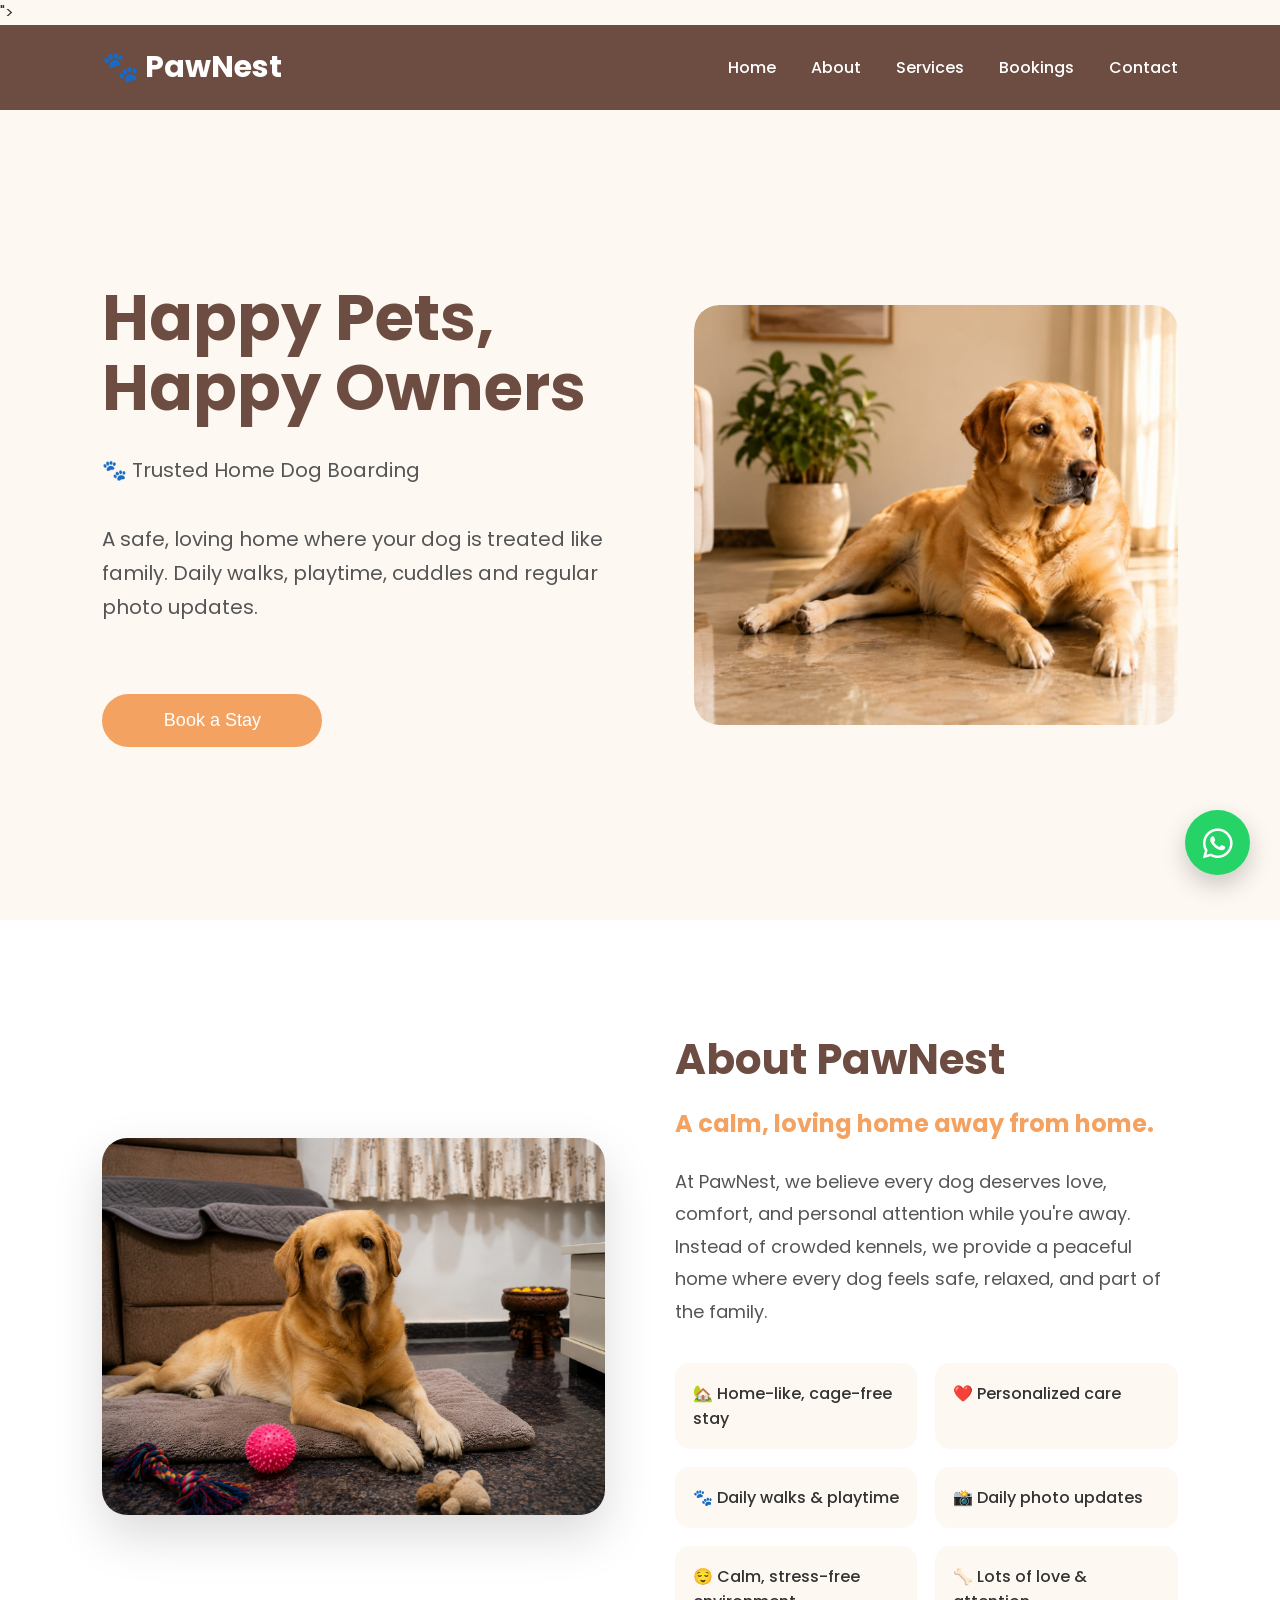
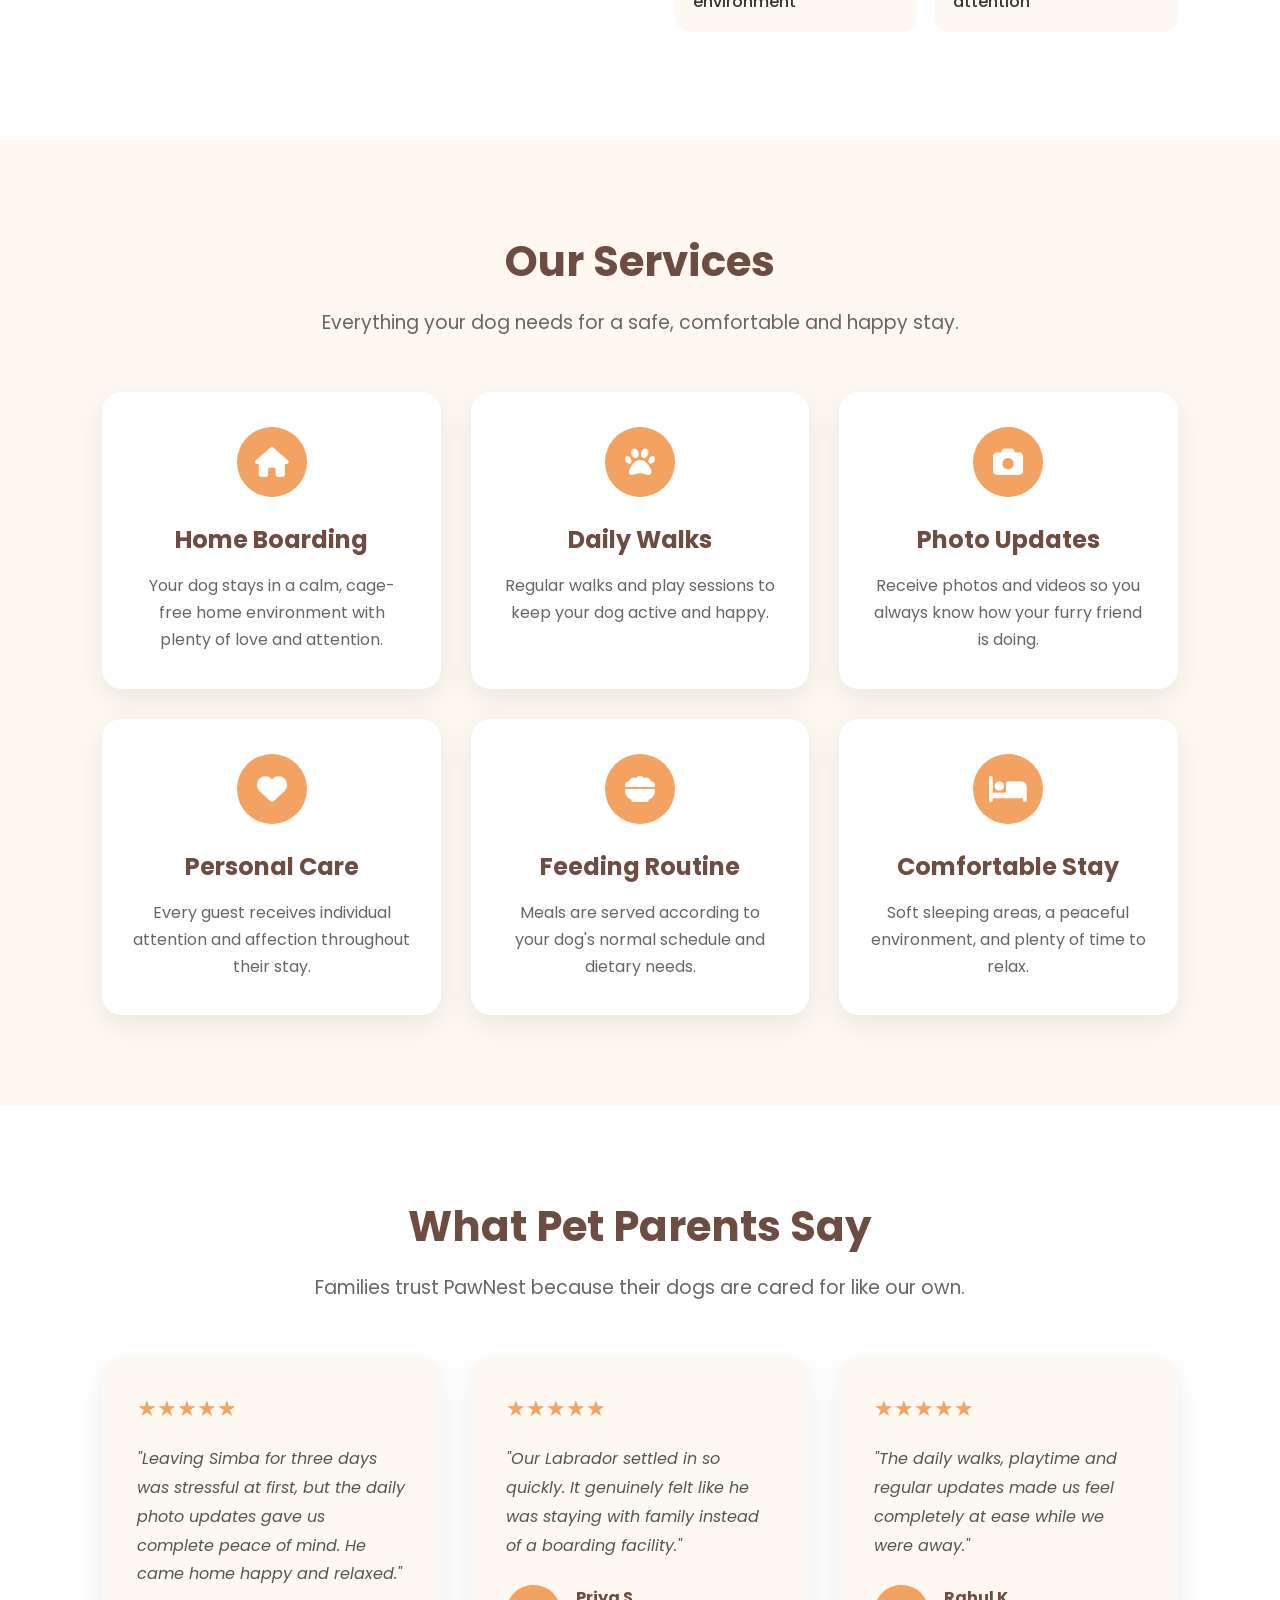
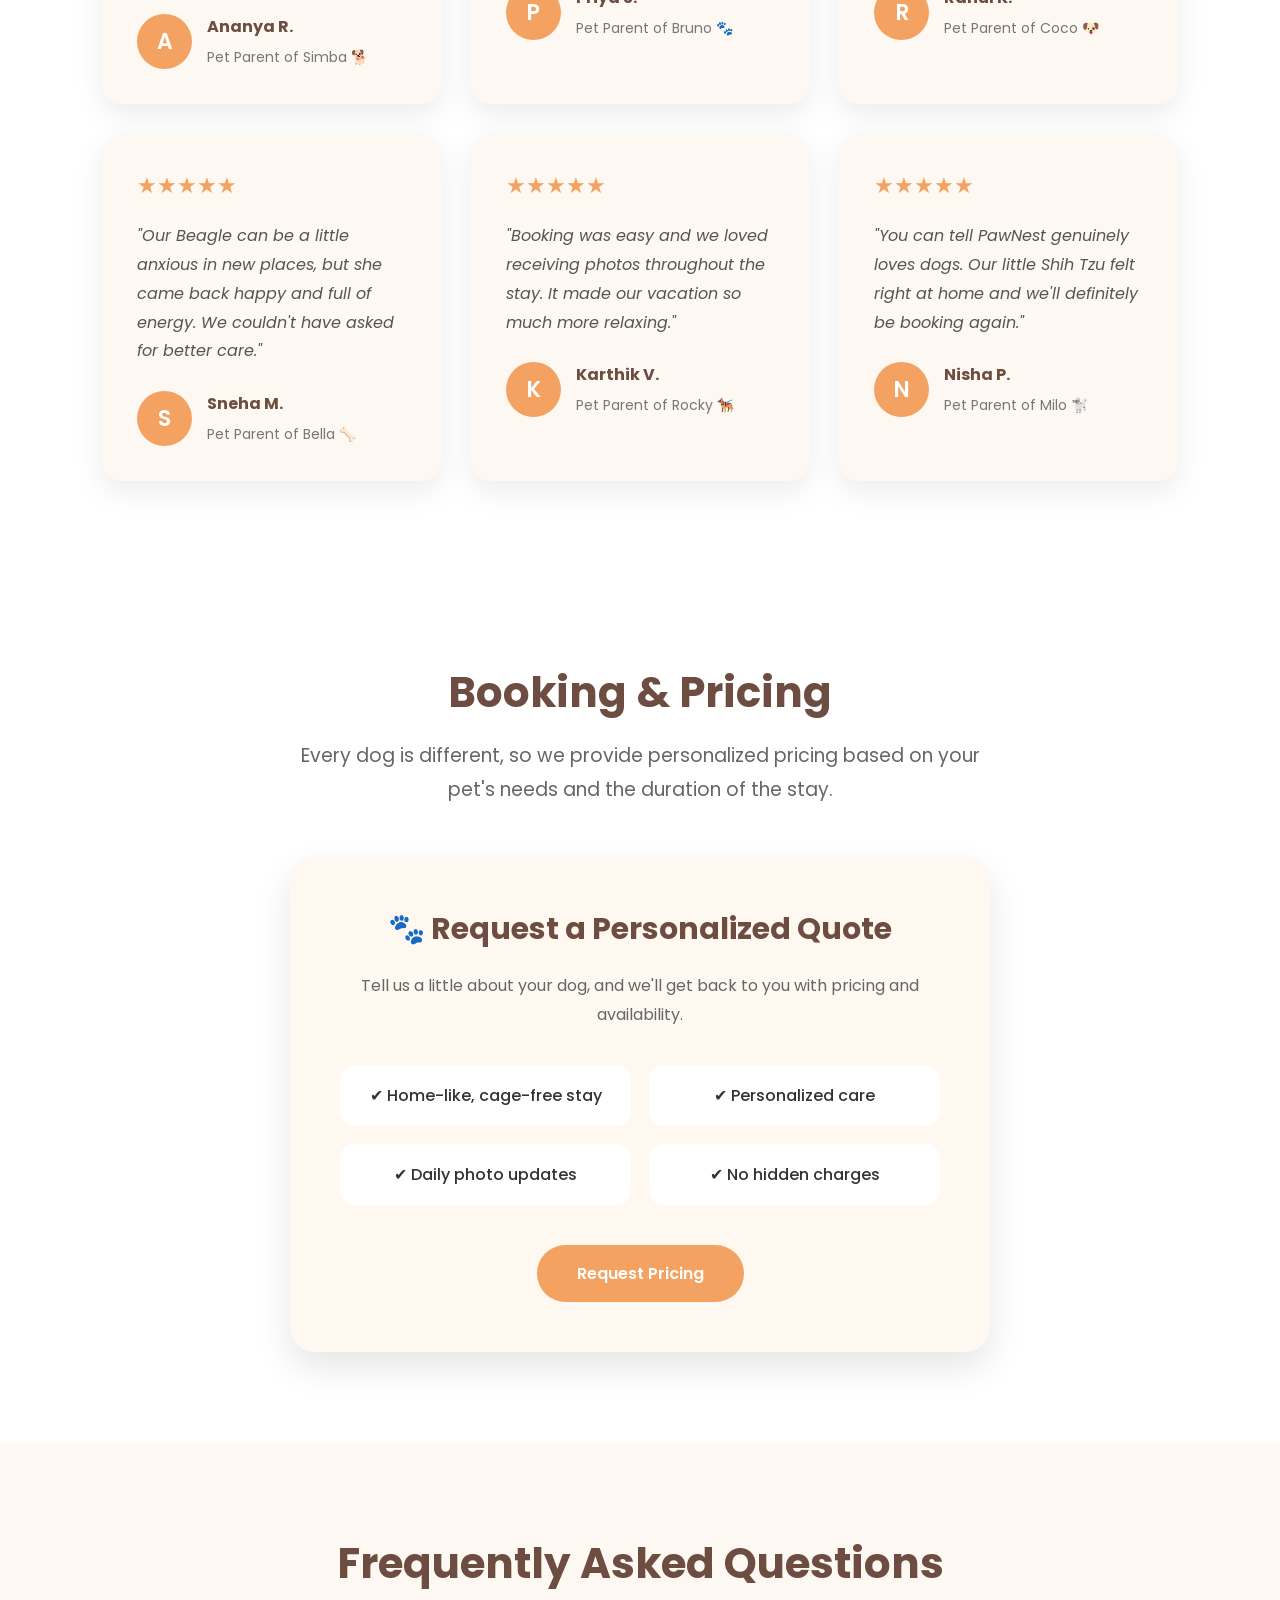
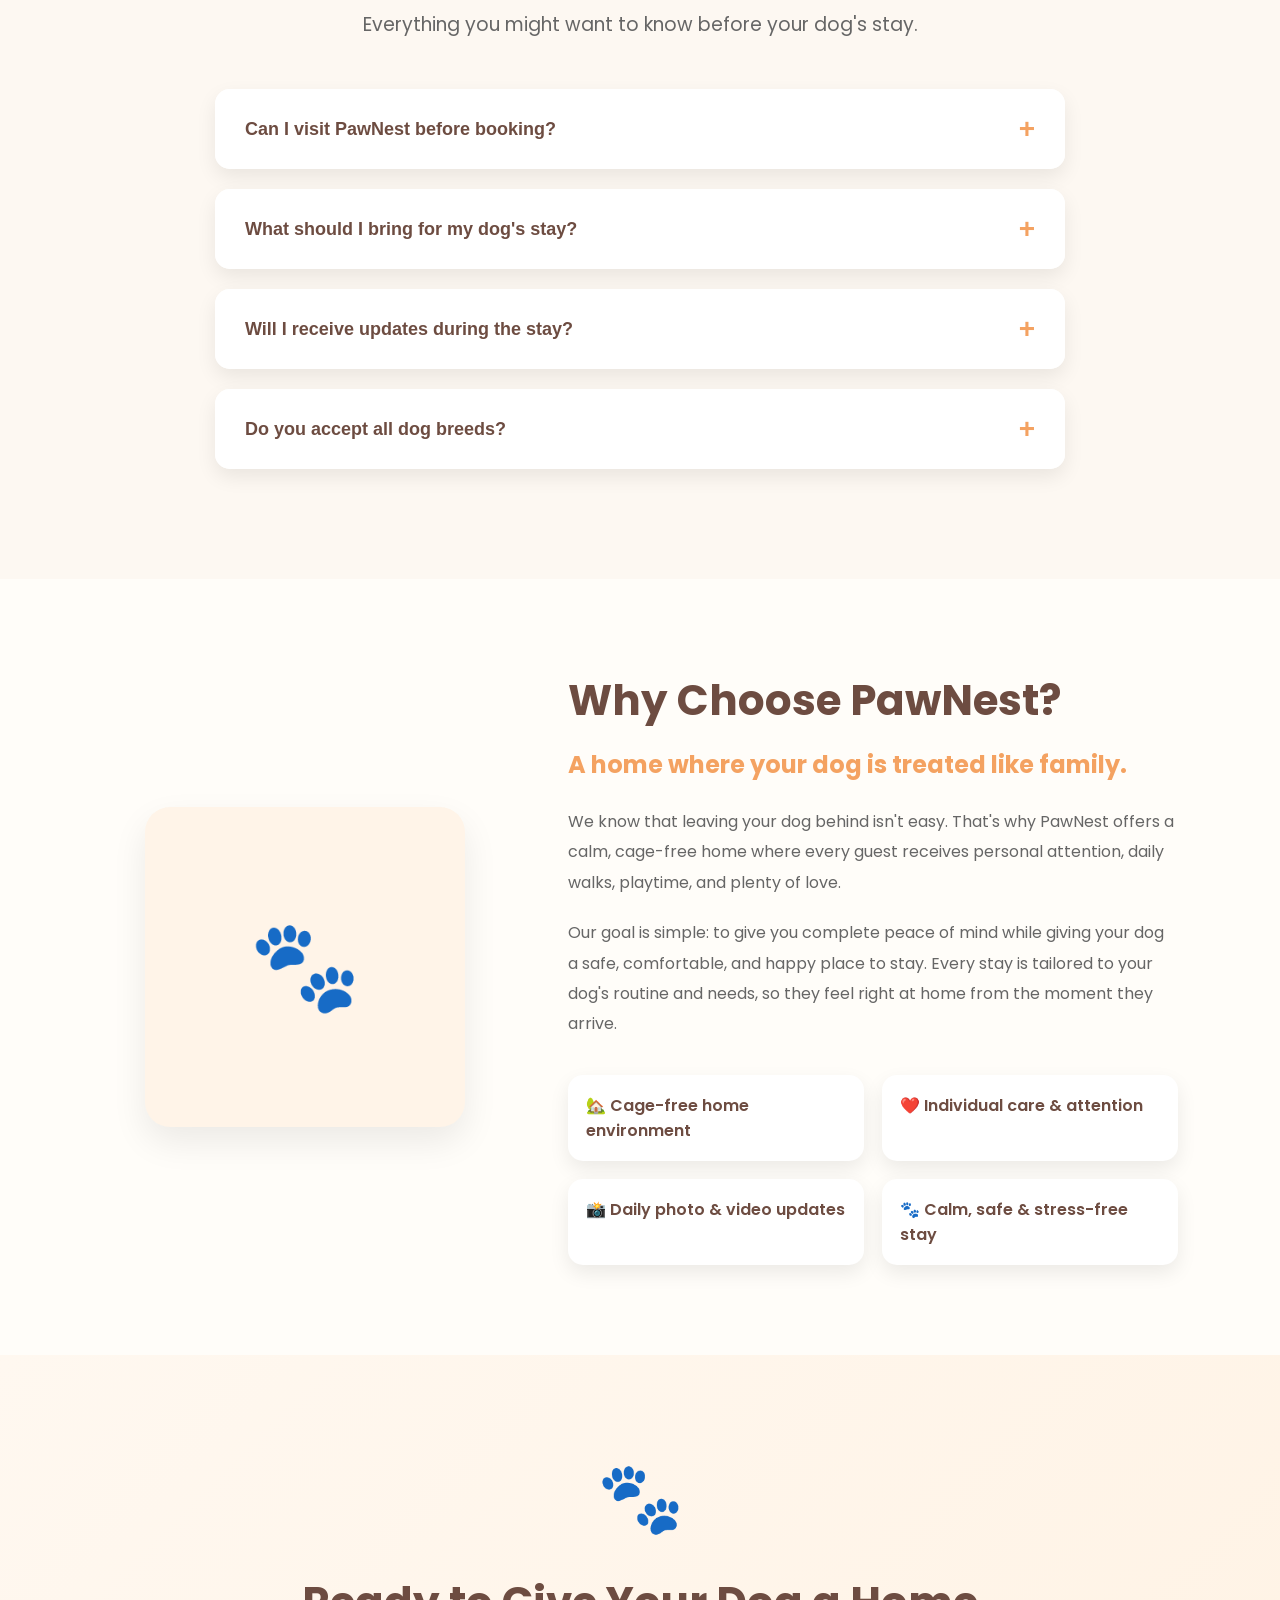
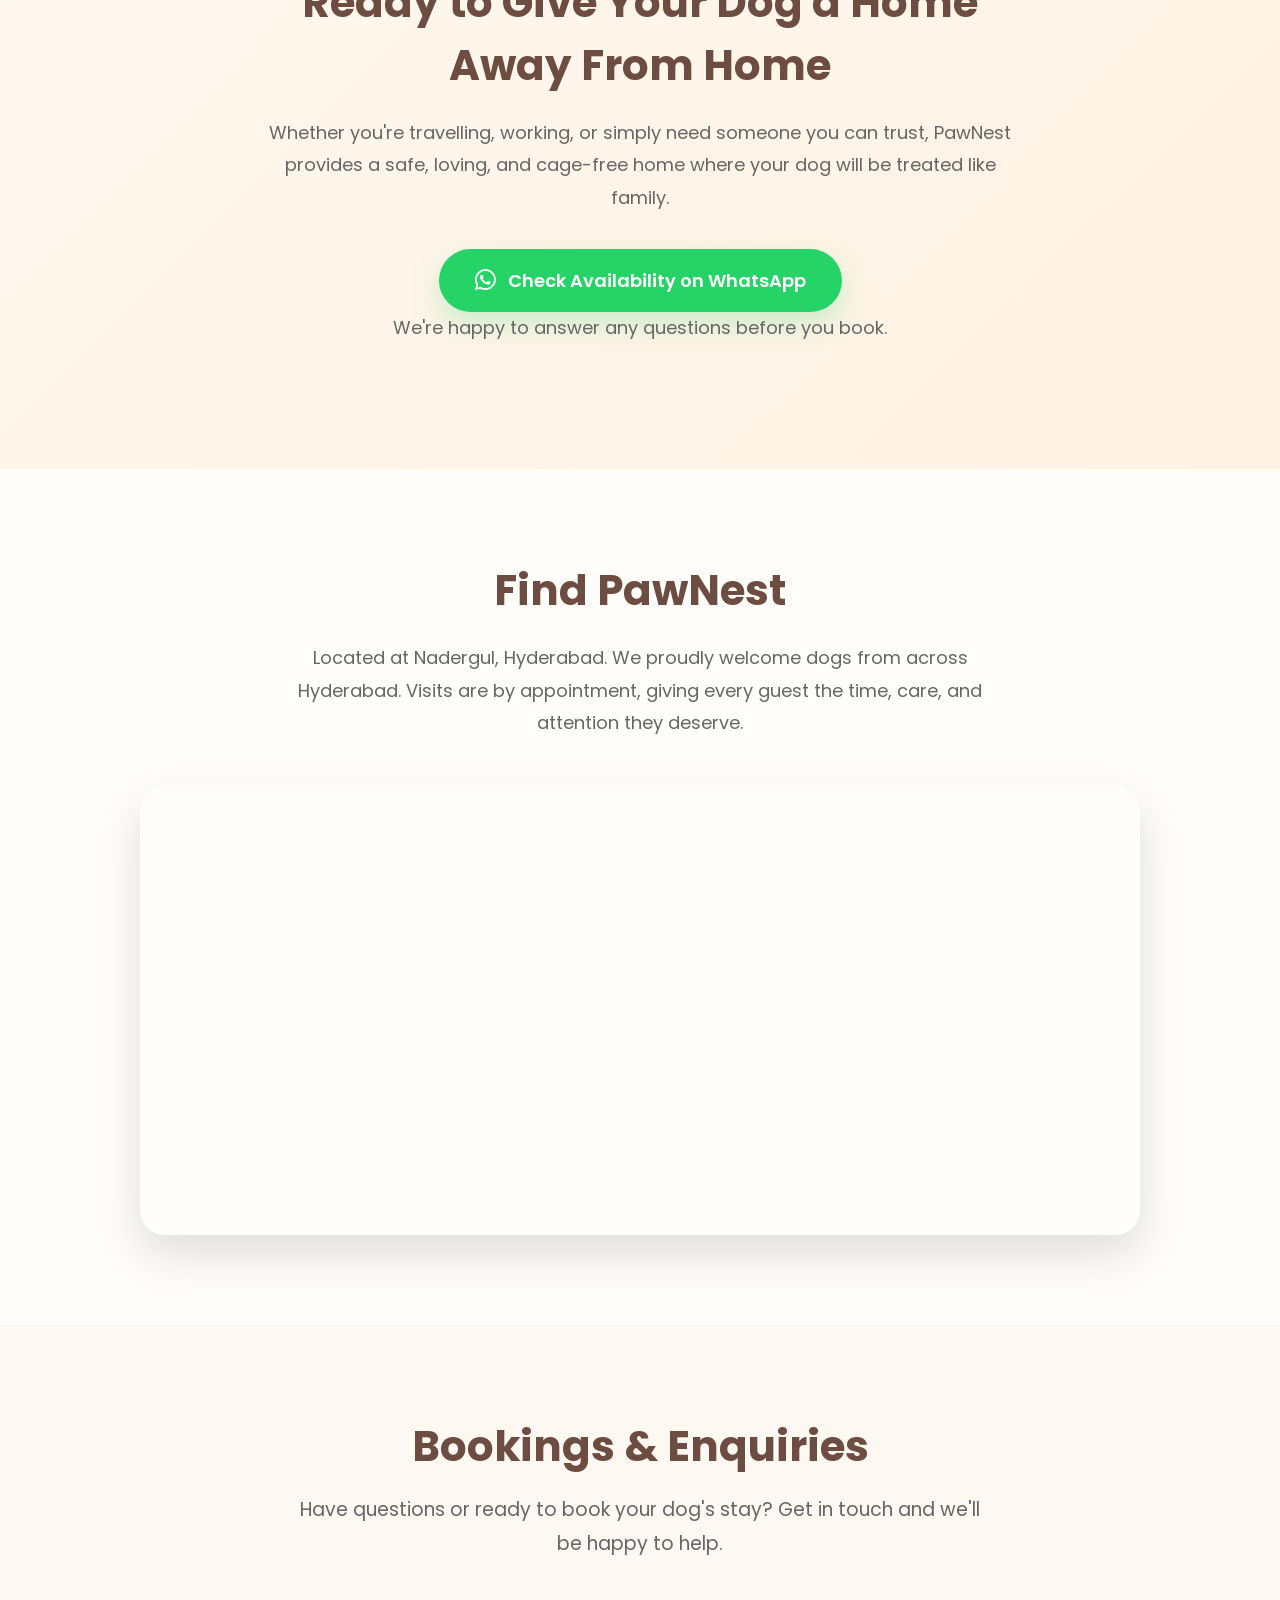
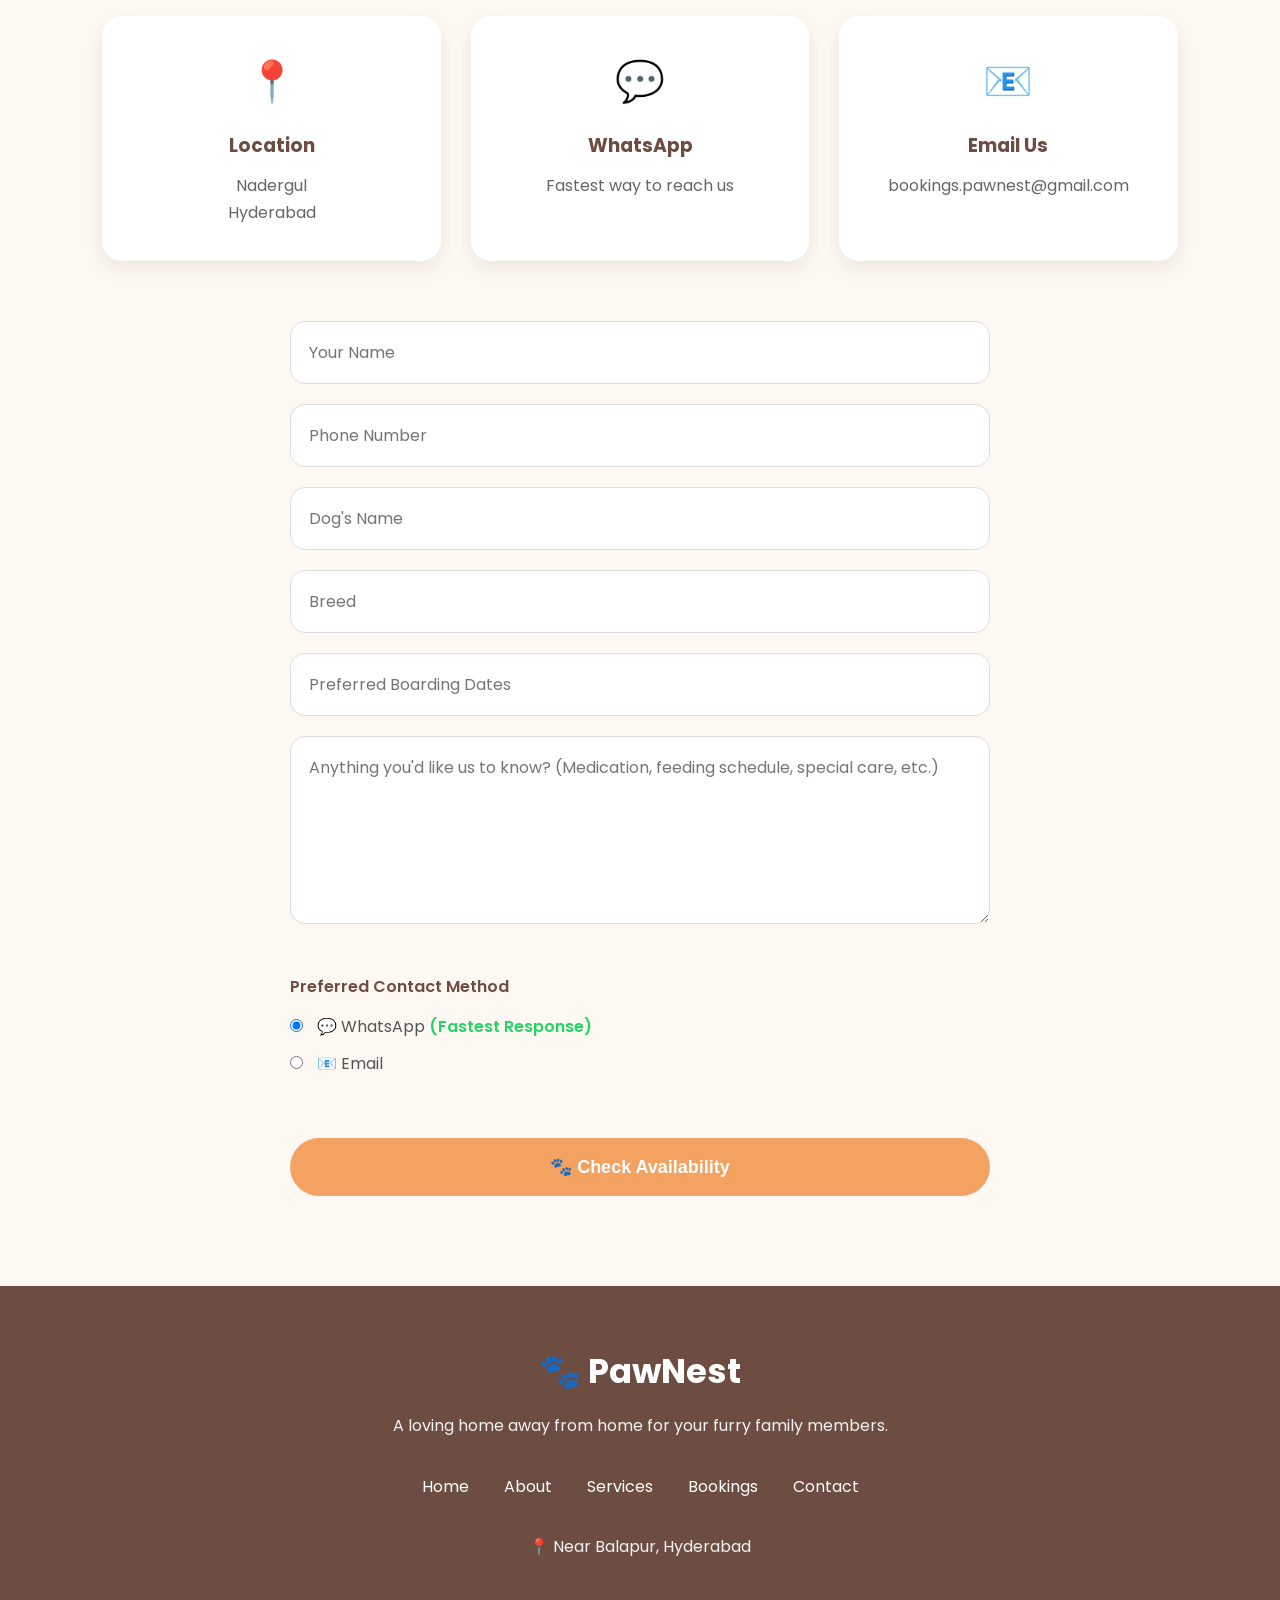
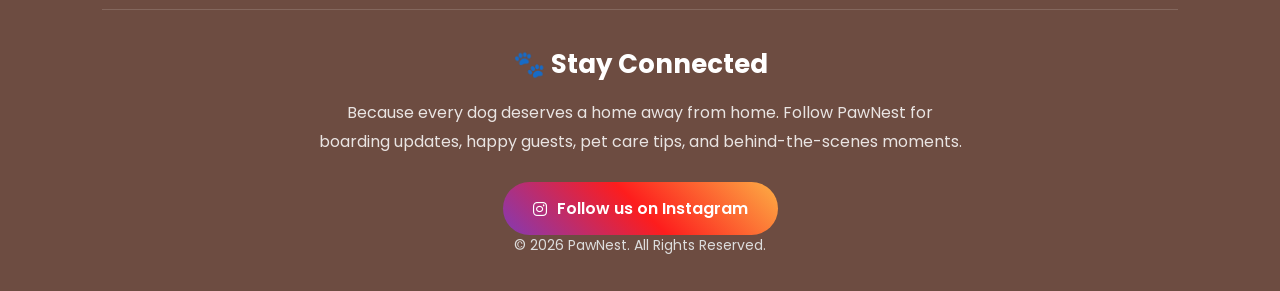
==== index.html @ cf448c86 "version 1.1. - SEC, social sharing and netlify deployment" ====
<!DOCTYPE html>
<html lang="en">
<head>
    <meta charset="UTF-8">
    <meta name="viewport" content="width=device-width, initial-scale=1.0">
    <title>PawNest | Trusted Dog Boarding in Hyderabad</title>
    <link rel="stylesheet" href="style.css">

    <link rel="icon" type="image/png" href="images/favicon.png">
    <link rel="apple-touch-icon" href="images/favicon.png">
    <link rel="preconnect" href="https://fonts.googleapis.com">
    <link href="https://fonts.googleapis.com/css2?family=Poppins:wght@300;400;600;700&display=swap" rel="stylesheet">
    <link rel="stylesheet" href="https://cdnjs.cloudflare.com/ajax/libs/font-awesome/6.7.2/css/all.min.css">

    <meta name="description"
    content="PawNest offers safe, cage-free dog boarding in Hyderabad with daily updates, loving care, and a comfortable home environment.">
    <meta name="robots" content="index, follow">
    <meta name="keywords"
    content="Dog Boarding Hyderabad, Pet Boarding Hyderabad, Cage Free Dog Boarding, Dog Hostel Hyderabad, PawNest">
    <meta name="author" content="PawNest">
    <meta name="theme-color" content="#6D4C41">

    <meta property="og:title" content="PawNest | Trusted Dog Boarding in Hyderabad">
    <meta property="og:description"
    content="Safe, cage-free dog boarding with daily updates, loving care, and a home away from home.">
    <meta property="og:type" content="website">
    <meta property="og:image"
    content="<meta property="og:image" content="https://pawnestcare.netlify.app/images/social-preview.jpg">">
</head>

<body>

<header class="navbar">

    <a href="#home" class="logo">
    🐾 PawNest
</a>

    <!-- Hamburger -->
    <div class="menu-toggle" id="menu-toggle">
        ☰
    </div>

    <nav id="nav-menu">

        <a href="#home">Home</a>
        <a href="#about">About</a>
        <a href="#services">Services</a>
        <a href="#pricing">Bookings</a>
        <a href="#contact">Contact</a>

    </nav>

</header>

<section class="hero" id="home">

<div class="hero-text">

<h1>Happy Pets,<br>Happy Owners</h1>

<p class="tagline">🐾 Trusted Home Dog Boarding</p>

<p>
A safe, loving home where your dog is treated like family.
Daily walks, playtime, cuddles and regular photo updates.
</p>

<button id="bookBtn">Book a Stay</button>

</div>

<div class="hero-image">

<img src="Images/hero.jpg" alt="Labrador">

</div>

</section>

<section class="about reveal" id="about">

    <div class="about-image reveal item">
        <img src="Images/about-dog.jpg" alt="Our Labrador welcoming guests">
    </div>

    <div class="about-text">

        <h2>About PawNest</h2>

        <h3>A calm, loving home away from home.</h3>

        <p>
            At PawNest, we believe every dog deserves love, comfort, and personal attention while you're away.
            Instead of crowded kennels, we provide a peaceful home where every dog feels safe, relaxed, and part of the family.
        </p>

        <div class="features">

            <div>🏡 Home-like, cage-free stay</div>
            <div>❤️ Personalized care</div>
            <div>🐾 Daily walks & playtime</div>
            <div>📸 Daily photo updates</div>
            <div>😌 Calm, stress-free environment</div>
            <div>🦴 Lots of love & attention</div>

        </div>

    </div>

</section>

<section class="services reveal" id="services">

    <h2>Our Services</h2>

    <p class="services-intro">
        Everything your dog needs for a safe, comfortable and happy stay.
    </p>

    <div class="services-grid reveal item">

        <div class="service-card reveal item">
            <div class="icon">
                <i class="fa-solid fa-house"></i>
            </div>
            <h3>Home Boarding</h3>
            <p>Your dog stays in a calm, cage-free home environment with plenty of love and attention.</p>
        </div>

        <div class="service-card reveal item">
            <div class="icon">
                <i class="fa-solid fa-paw"></i>
            </div>
            <h3>Daily Walks</h3>
            <p>Regular walks and play sessions to keep your dog active and happy.</p>
        </div>

        <div class="service-card reveal item">
            <div class="icon">
                <i class="fa-solid fa-camera"></i>
            </div>
            <h3>Photo Updates</h3>
            <p>Receive photos and videos so you always know how your furry friend is doing.</p>
        </div>

        <div class="service-card reveal item">
            <div class="icon">
                <i class="fa-solid fa-heart"></i>
            </div>
            <h3>Personal Care</h3>
            <p>Every guest receives individual attention and affection throughout their stay.</p>
        </div>

        <div class="service-card reveal item">
            <div class="icon">
                <i class="fa-solid fa-bowl-food"></i>
            </div>
            <h3>Feeding Routine</h3>
            <p>Meals are served according to your dog's normal schedule and dietary needs.</p>
        </div>

        <div class="service-card reveal item">
            <div class="icon">
                <i class="fa-solid fa-bed"></i>
            </div>
            <h3>Comfortable Stay</h3>
            <p>Soft sleeping areas, a peaceful environment, and plenty of time to relax.</p>
        </div>

    </div>

</section>

<section class="reviews reveal" id="reviews">

    <h2>What Pet Parents Say</h2>

    <p class="review-intro">
        Families trust PawNest because their dogs are cared for like our own.
    </p>

    <div class="review-grid reveal item">

        <div class="review-card">
            <div class="stars">★★★★★</div>

            <p>
                "Leaving Simba for three days was stressful at first, but the daily photo updates gave us complete peace of mind. He came home happy and relaxed."
            </p>

            <div class="review-user">
                <div class="avatar">A</div>

                <div>
                    <h4>Ananya R.</h4>
                    <span>Pet Parent of Simba 🐕</span>
                </div>
            </div>
        </div>

        <div class="review-card">
            <div class="stars">★★★★★</div>

            <p>
                "Our Labrador settled in so quickly. It genuinely felt like he was staying with family instead of a boarding facility."
            </p>

            <div class="review-user">
                <div class="avatar">P</div>

                <div>
                    <h4>Priya S.</h4>
                    <span>Pet Parent of Bruno 🐾</span>
                </div>
            </div>
        </div>

        <div class="review-card">
            <div class="stars">★★★★★</div>

            <p>
                "The daily walks, playtime and regular updates made us feel completely at ease while we were away."
            </p>

            <div class="review-user">
                <div class="avatar">R</div>

                <div>
                    <h4>Rahul K.</h4>
                    <span>Pet Parent of Coco 🐶</span>
                </div>
            </div>
        </div>

        <div class="review-card">
            <div class="stars">★★★★★</div>

            <p>
                "Our Beagle can be a little anxious in new places, but she came back happy and full of energy. We couldn't have asked for better care."
            </p>

            <div class="review-user">
                <div class="avatar">S</div>

                <div>
                    <h4>Sneha M.</h4>
                    <span>Pet Parent of Bella 🦴</span>
                </div>
            </div>
        </div>

        <div class="review-card">
            <div class="stars">★★★★★</div>

            <p>
                "Booking was easy and we loved receiving photos throughout the stay. It made our vacation so much more relaxing."
            </p>

            <div class="review-user">
                <div class="avatar">K</div>

                <div>
                    <h4>Karthik V.</h4>
                    <span>Pet Parent of Rocky 🐕‍🦺</span>
                </div>
            </div>
        </div>

        <div class="review-card">
            <div class="stars">★★★★★</div>

            <p>
                "You can tell PawNest genuinely loves dogs. Our little Shih Tzu felt right at home and we'll definitely be booking again."
            </p>

            <div class="review-user">
                <div class="avatar">N</div>

                <div>
                    <h4>Nisha P.</h4>
                    <span>Pet Parent of Milo 🐩</span>
                </div>
            </div>
        </div>

    </div>

</section>

<section class="pricing reveal" id="pricing">

    <h2>Booking & Pricing</h2>

    <p class="pricing-intro">
        Every dog is different, so we provide personalized pricing based on your pet's needs and the duration of the stay.
    </p>

    <div class="pricing-card reveal item">

        <h3>🐾 Request a Personalized Quote</h3>

        <p>
            Tell us a little about your dog, and we'll get back to you with pricing and availability.
        </p>

        <div class="pricing-features">
            <div>✔ Home-like, cage-free stay</div>
            <div>✔ Personalized care</div>
            <div>✔ Daily photo updates</div>
            <div>✔ No hidden charges</div>
        </div>

        <a href="#contact" class="pricing-btn">
            Request Pricing
        </a>

    </div>

</section>

<section class="faq reveal" id="faq">

    <h2>Frequently Asked Questions</h2>

    <p class="faq-intro reveal item">
        Everything you might want to know before your dog's stay.
    </p>

    <div class="faq-container">

        <div class="faq-item">
            <button class="faq-question">
                Can I visit PawNest before booking?
                <span>+</span>
            </button>

            <div class="faq-answer">
                <p>
                    Absolutely! We encourage meet-and-greets so you and your dog can feel comfortable before booking.
                </p>
            </div>
        </div>

        <div class="faq-item">
            <button class="faq-question">
                What should I bring for my dog's stay?
                <span>+</span>
            </button>

            <div class="faq-answer">
                <p>
                    Please bring your dog's food if there any dietary restrictions, any medications, and anything that helps them feel at home, such as their favorite toy or blanket.
                </p>
            </div>
        </div>

        <div class="faq-item">
            <button class="faq-question">
                Will I receive updates during the stay?
                <span>+</span>
            </button>

            <div class="faq-answer">
                <p>
                    Yes! We regularly send photos and updates so you always know how your furry friend is doing.
                </p>
            </div>
        </div>

        <div class="faq-item">
            <button class="faq-question">
                Do you accept all dog breeds?
                <span>+</span>
            </button>

            <div class="faq-answer">
                <p>
                    Every dog is different. We discuss your dog's personality and needs beforehand to ensure PawNest is the right fit.
                </p>
            </div>
        </div>

    </div>

</section>

<section class="host reveal" id="host">

    <div class="host-image">

        <div class="host-placeholder">
            🐾
        </div>

    </div>

    <div class="host-text">

        <h2>Why Choose PawNest?</h2>

        <h3>A home where your dog is treated like family.</h3>

        <p>
            We know that leaving your dog behind isn't easy. That's why PawNest offers a calm, cage-free home where every guest receives personal attention, daily walks, playtime, and plenty of love.
        </p>

        <p>
            Our goal is simple: to give you complete peace of mind while giving your dog a safe, comfortable, and happy place to stay. Every stay is tailored to your dog's routine and needs, so they feel right at home from the moment they arrive.
        </p>

        <div class="host-highlights">

            <div>🏡 Cage-free home environment</div>
            <div>❤️ Individual care & attention</div>
            <div>📸 Daily photo & video updates</div>
            <div>🐾 Calm, safe & stress-free stay</div>

        </div>

    </div>

</section>

<section class="cta reveal">

    <div class="cta-content">

        <div class="cta-icon">🐾</div>

        <h2>Ready to Give Your Dog a Home Away From Home</h2>

        <p>
            Whether you're travelling, working, or simply need someone you can trust, PawNest provides a safe, loving, and cage-free home where your dog will be treated like family.
        </p>

        <a
            href="https://wa.me/918074480396?text=Hi!%20👋%0A%0AI'd%20like%20to%20know%20more%20about%20boarding%20availability%20for%20my%20dog."
            class="cta-btn"
            target="_blank">

            <i class="fa-brands fa-whatsapp"></i>
            Check Availability on WhatsApp

        </a>

        <p class="cta-small">
             We're happy to answer any questions before you book.
        </p>

    </div>

</section>

<section class="location reveal">

    <h2>Find PawNest</h2>

    <p class="location-intro">
        Located at Nadergul, Hyderabad.
We proudly welcome dogs from across Hyderabad. Visits are by appointment, giving every guest the time, care, and attention they deserve.
    </p>

    <div class="map-container">

        <iframe src="https://www.google.com/maps/embed?pb=!1m18!1m12!1m3!1d3809.8208878301934!2d78.53323912499505!3d17.275898233592436!2m3!1f0!2f0!3f0!3m2!1i1024!2i768!4f13.1!3m3!1m2!1s0x3bcba3baf84342d1%3A0xcfedef6d0551f076!2sGreen%20Homes%20Colony%2C%20Nadargul%2C%20Telangana%20501510!5e0!3m2!1sen!2sin!4v1784207084163!5m2!1sen!2sin" width="600" height="450" style="border:0;" allowfullscreen="" loading="lazy" referrerpolicy="strict-origin-when-cross-origin"></iframe>

    </div>

</section>

<section class="contact reveal" id="contact">

    <h2>Bookings & Enquiries</h2>

    <p class="contact-intro">
        Have questions or ready to book your dog's stay? Get in touch and we'll be happy to help.
    </p>

    <div class="contact-grid">

        <div class="contact-card">
            <div class="contact-icon">📍</div>
            <h3>Location</h3>
            <p>Nadergul<br>Hyderabad</p>
        </div>

        <div class="contact-card">
            <div class="contact-icon">💬</div>
            <h3>WhatsApp</h3>
            <p>Fastest way to reach us</p>
        </div>

        <div class="contact-card">
            <div class="contact-icon">📧</div>
            <h3>Email Us</h3>
            <p>bookings.pawnest@gmail.com</p>
        </div>

    </div>

    <form class="contact-form" id="contactForm">

    <input
        type="text"
        id="name"
        placeholder="Your Name"
        required>

    <input
        type="tel"
        id="phone"
        placeholder="Phone Number"
        required>

    <input
        type="text"
        id="dogName"
        placeholder="Dog's Name"
        required>

    <input
        type="text"
        id="breed"
        placeholder="Breed"
        required>

    <input
        type="text"
        id="dates"
        placeholder="Preferred Boarding Dates"
        required>

    <textarea
        id="notes"
        rows="6"
        placeholder="Anything you'd like us to know? (Medication, feeding schedule, special care, etc.)"></textarea>

    <div class="contact-method">

        <p>Preferred Contact Method</p>

        <label>
            <input
                type="radio"
                name="contact"
                value="whatsapp"
                checked>

            💬 WhatsApp <span>(Fastest Response)</span>
        </label>

        <label>
            <input
                type="radio"
                name="contact"
                value="email">

            📧 Email
        </label>

    </div>

    <button type="submit">
        🐾 Check Availability
    </button>

</form>

</section>

<a
    href="https://wa.me/918074480396?text=Hi!%20%F0%9F%91%8B%0A%0AI%20would%20like%20to%20know%20more%20about%20boarding%20availability%20for%20my%20dog."
    class="whatsapp-btn"
    target="_blank"
    aria-label="Chat on WhatsApp">

    <span class="whatsapp-tooltip">
        👋 Need help booking your dog's stay?
    </span>

    <i class="fa-brands fa-whatsapp"></i>

</a>

<footer class="footer">

    <div class="footer-logo">
        🐾 PawNest
    </div>

    <p class="footer-tagline">
        A loving home away from home for your furry family members.
    </p>

    <div class="footer-links">
        <a href="#home">Home</a>
        <a href="#about">About</a>
        <a href="#services">Services</a>
        <a href="#pricing">Bookings</a>
        <a href="#contact">Contact</a>
    </div>

    <p class="footer-location">
        📍 Near Balapur, Hyderabad
    </p>
    
    <div class="social-section">

    <h3>🐾 Stay Connected</h3>

    <p>
        Because every dog deserves a home away from home.
        Follow PawNest for boarding updates, happy guests,
        pet care tips, and behind-the-scenes moments.
    </p>

    <a
        href="https://instagram.com/pawnest_hyderabad"
        target="_blank"
        rel="noopener noreferrer"
        class="instagram-btn">

        <i class="fab fa-instagram"></i>
        Follow us on Instagram

    </a>

</div>

    <p class="copyright">
        © 2026 PawNest. All Rights Reserved.
    </p>

</footer>

<button id="backToTop" class="back-to-top">
    <i class="fa-solid fa-arrow-up"></i>
</button>

<script src="script.js"></script>

</body>
</html>
---- style.css ----
html{
    scroll-behavior:smooth;
}

*{
    margin:0;
    padding:0;
    box-sizing:border-box;
}

body{
    font-family:'Poppins',sans-serif;
    background:#FDF8F2;
    color:#333;
}

section{
    scroll-margin-top:80px;
}

.host-highlights div,
.requirement-card,
.price-card,
.contact-card,
.faq-item{

    transition:transform .3s ease,
               box-shadow .3s ease;

}

.host-highlights div:hover,
.requirement-card:hover,
.price-card:hover,
.contact-card:hover,
.faq-item:hover{

    transform:translateY(-8px);
    box-shadow:0 20px 40px rgba(0,0,0,.12);

}

button:focus,
a:focus,
input:focus,
textarea:focus{
    outline:3px solid #F4A261;
    outline-offset:3px;
}

/* Navigation */

.navbar{
    display:flex;
    justify-content:space-between;
    align-items:center;
    padding:20px 8%;
    background:#6D4C41;
    color:white;
    position:sticky;
    top:0;
    z-index:1000;
    transition: transform .3s ease, box-shadow .3s ease;

}

.navbar.hide{
    transform: translateY(calc(-100% - 5px));  
}

.logo{
    font-size:30px;
    font-weight:700;
    color: white;
    text-decoration: none;
    cursor: pointer;
}

nav{
    display:flex;
    gap:35px;
}

nav a{
    color:white;
    text-decoration:none;
    font-weight:500;
    transition:.3s;
}

nav a:hover{
    color:#F4A261;
}

/* Hero */

.hero{
    display:flex;
    justify-content:space-between;
    align-items:center;
    padding:80px 8%;
    min-height:90vh;
}

.hero-subtitle{
    justify-content:center;
}

.hero-text{
    width:48%;
}

.hero-text h1{
    font-size:64px;
    line-height:1.1;
    color:#6D4C41;
}

.hero-text p{
    margin-top:30px;
    margin-bottom:35px;
    font-size:20px;
    color:#555;
    line-height:1.7;
}

.hero button{
    padding:16px 36px;
    width: 220px;
    border:none;
    border-radius:50px;
    background:#F4A261;
    color:white;
    font-size:18px;
    cursor:pointer;
    transition:.3s;
    margin-top:35px;
}

.hero button:hover,
.submit-btn:hover{
    transform:translateY(-3px) scale(1.03);
}

.hero-image{
    width:45%;
    max-width:600px;
    height:420px;
    overflow:hidden;
    border-radius:25px;
}

.hero-image:hover img{
    transform:scale(1.03);
}

.hero-image img{
    width:100%;
    height:100%;
    object-fit:cover;
    object-position:center;
    border-radius:25px;
    box-shadow:0 25px 60px rgba(0,0,0,.15);
    transition: transform .5s ease;
}

.menu-toggle{
    display:none;
    font-size:32px;
    cursor:pointer;
    color:white;
}
/* About Section */

.about{
    display:flex;
    justify-content:space-between;
    align-items:center;
    padding:100px 8%;
    gap:70px;
    background:white;
    min-height:calc(100vh - 80px);
}

.about-image{
    flex:1;
}

.about-image img{
    width:100%;
    border-radius:25px;
    box-shadow:0 20px 50px rgba(0,0,0,.15);
}

.about-text{
    flex:1;
}

.about-text h2{
    font-size:42px;
    color:#6D4C41;
    margin-bottom:15px;
}

.about-text h3{
    font-size:24px;
    color:#F4A261;
    margin-bottom:25px;
}

.about-text p{
    font-size:18px;
    line-height:1.8;
    color:#555;
    margin-bottom:35px;
}

.features{
    display:grid;
    grid-template-columns:repeat(2,1fr);
    gap:18px;
}

.features div{
    background:#FDF8F2;
    padding:18px;
    border-radius:15px;
    font-weight:500;
}

/* =========================
   Services
========================= */

.services{
    padding:90px 8%;
    background:#FFF8F1;
    text-align:center;
}

.services h2{
    font-size:42px;
    color:#6D4C41;
    margin-bottom:15px;
}

.services-intro{
    font-size:19px;
    color:#666;
    margin-bottom:55px;
}

.services-grid{
    display:grid;
    grid-template-columns:repeat(3,1fr);
    gap:30px;
}

.service-card{
    background:white;
    padding:35px 30px;
    border-radius:20px;
    box-shadow:0 10px 30px rgba(0,0,0,.08);
    transition:.3s;
}

.service-card:hover{
    transform:translateY(-8px);
}

.icon{
    width:70px;
    height:70px;
    margin:0 auto 25px;
    background:#F4A261;
    color:white;
    border-radius:50%;
    display:flex;
    align-items:center;
    justify-content:center;
    font-size:30px;
}

.service-card h3{
    color:#6D4C41;
    margin-bottom:15px;
    font-size:24px;
}

.service-card p{
    color:#666;
    line-height:1.7;
}

/* =========================
   Reviews
========================= */

.reviews{
    padding:90px 8%;
    background:white;
    text-align:center;
}

.reviews h2{
    font-size:42px;
    color:#6D4C41;
    margin-bottom:15px;
}

.review-intro{
    font-size:19px;
    color:#666;
    margin-bottom:55px;
}

.review-grid{
    display:grid;
    grid-template-columns:repeat(3,1fr);
    gap:30px;
}

.review-card{
    background:#FDF8F2;
    padding:35px;
    border-radius:20px;
    box-shadow:0 10px 30px rgba(0,0,0,.08);
    transition:.3s;
    text-align:left;
}

.review-card:hover{
    transform:translateY(-8px);
}

.stars{
    color:#F4A261;
    font-size:22px;
    margin-bottom:20px;
}

.review-card p{
    color:#555;
    line-height:1.8;
    margin-bottom:25px;
    font-style:italic;
}

.review-user{
    display:flex;
    align-items:center;
    gap:15px;
}

.avatar{
    width:55px;
    height:55px;
    border-radius:50%;
    background:#F4A261;
    color:white;
    display:flex;
    align-items:center;
    justify-content:center;
    font-size:22px;
    font-weight:600;
}

.review-user h4{
    color:#6D4C41;
    margin-bottom:5px;
}

.review-user span{
    color:#777;
    font-size:14px;
}

/* =========================
   FAQ
========================= */

.faq{
    padding:90px 8%;
    background:#FDF8F2;
    text-align:center;
}

.faq h2{
    font-size:42px;
    color:#6D4C41;
    margin-bottom:15px;
}

.faq-intro{
    font-size:19px;
    color:#666;
    margin-bottom:50px;
}

.faq-container{
    max-width:850px;
    margin:auto;
}

.faq-item{
    background:white;
    border-radius:15px;
    margin-bottom:20px;
    overflow:hidden;
    box-shadow:0 8px 20px rgba(0,0,0,.08);
}

.faq-question{
    width:100%;
    border:none;
    background:white;
    padding:24px 30px;
    font-size:18px;
    font-weight:600;
    color:#6D4C41;
    display:flex;
    justify-content:space-between;
    align-items:center;
    cursor:pointer;
    text-align:left;
    transition:.3s;
}

.faq-question:hover{
    background:#FFF6EC;
}

.faq-question span{
    font-size:28px;
    color:#F4A261;
    transition:.3s;
}

.faq-answer{
    max-height:0;
    overflow:hidden;
    transition:max-height .35s ease;
}

.faq-answer p{
    padding:0 30px 25px;
    color:#666;
    line-height:1.8;
    text-align:left;
}

.faq-item.active .faq-question span{
    transform:rotate(45deg);
}

/* =========================
   Why Choose PawNest
========================= */

.host{
    padding:90px 8%;
    display:grid;
    grid-template-columns:1fr 1.5fr;
    gap:60px;
    align-items:center;
    background:#FFFDF9;
}

.host-image{
    display:flex;
    justify-content:center;
}

.host-placeholder{
    width:320px;
    height:320px;
    background:#FFF4E8;
    border-radius:25px;
    display:flex;
    align-items:center;
    justify-content:center;
    font-size:90px;
    box-shadow:0 15px 35px rgba(0,0,0,.08);
}

.host-text h2{
    font-size:42px;
    color:#6D4C41;
    margin-bottom:15px;
}

.host-text h3{
    font-size:24px;
    color:#F4A261;
    margin-bottom:25px;
}

.host-text p{
    color:#666;
    line-height:1.9;
    margin-bottom:20px;
}

.host-highlights{
    display:grid;
    grid-template-columns:repeat(2,1fr);
    gap:18px;
    margin-top:35px;
}

.host-highlights div{
    background:white;
    padding:18px;
    border-radius:15px;
    box-shadow:0 8px 20px rgba(0,0,0,.08);
    font-weight:600;
    color:#6D4C41;
}

/* =========================
   Call To Action
========================= */

.cta{
    padding:90px 8%;
    background:linear-gradient(135deg,#FFF8F0,#FFF2E3);
    text-align:center;
}

.cta-content{
    max-width:750px;
    margin:auto;
}

.cta-icon{
    font-size:70px;
    margin-bottom:20px;
}

.cta h2{
    font-size:42px;
    color:#6D4C41;
    margin-bottom:20px;
}

.cta p{
    color:#666;
    font-size:18px;
    line-height:1.8;
    margin-bottom:35px;
}

.cta-btn{
    display:inline-flex;
    align-items:center;
    gap:12px;
    background:#25D366;
    color:white;
    text-decoration:none;
    padding:18px 36px;
    border-radius:50px;
    font-size:18px;
    font-weight:600;
    box-shadow:0 12px 30px rgba(37,211,102,.25);
    transition:.3s;
}

.cta-btn:hover{
    transform:translateY(-3px);
    box-shadow:0 18px 40px rgba(37,211,102,.35);
}

.cta-btn i{
    font-size:24px;
}

.cta-note{
    margin-top:20px;
    font-size:15px;
    color:#888;
}

/* =========================
   Location
========================= */

.location{
    padding:90px 8%;
    background:#FFFDF9;
    text-align:center;
}

.location h2{
    font-size:42px;
    color:#6D4C41;
    margin-bottom:20px;
}

.location-intro{
    max-width:700px;
    margin:0 auto 45px;
    color:#666;
    line-height:1.8;
    font-size:18px;
}

.map-container{
    max-width:1000px;
    margin:auto;
    border-radius:25px;
    overflow:hidden;
    box-shadow:0 20px 45px rgba(0,0,0,.12);
}

.map-container iframe{
    width:100%;
    height:450px;
    border:0;
    display:block;
}

/* =========================
   Booking & Pricing
========================= */

.pricing{
    padding:90px 8%;
    background:white;
    text-align:center;
}

.pricing h2{
    font-size:42px;
    color:#6D4C41;
    margin-bottom:15px;
}

.pricing-intro{
    max-width:700px;
    margin:0 auto 50px;
    font-size:19px;
    color:#666;
    line-height:1.8;
}

.pricing-card{
    max-width:700px;
    margin:auto;
    background:#FFF8F1;
    padding:50px;
    border-radius:25px;
    box-shadow:0 15px 35px rgba(0,0,0,.10);
}

.pricing-card h3{
    color:#6D4C41;
    font-size:30px;
    margin-bottom:20px;
}

.pricing-card p{
    color:#666;
    line-height:1.8;
    margin-bottom:35px;
}

.pricing-features{
    display:grid;
    grid-template-columns:repeat(2,1fr);
    gap:18px;
    margin-bottom:40px;
}

.pricing-features div{
    background:white;
    padding:18px;
    border-radius:15px;
    font-weight:500;
}

.pricing-btn{
    display:inline-block;
    padding:16px 40px;
    background:#F4A261;
    color:white;
    text-decoration:none;
    border-radius:50px;
    font-weight:600;
    transition:.3s;
}

.pricing-btn:hover{
    transform:translateY(-4px);
}

/* =========================
   Contact
========================= */

.contact{
    padding:90px 8%;
    background:#FDF8F2;
    text-align:center;
}

.contact h2{
    font-size:42px;
    color:#6D4C41;
    margin-bottom:15px;
}

.contact-intro{
    max-width:700px;
    margin:0 auto 55px;
    font-size:19px;
    color:#666;
    line-height:1.8;
}

.contact-grid{
    display:grid;
    grid-template-columns:repeat(3,1fr);
    gap:30px;
    margin-bottom:60px;
}

.contact-card{
    background:white;
    padding:35px;
    border-radius:20px;
    box-shadow:0 8px 20px rgba(0,0,0,.08);
    transition:.3s;
}

.contact-card:hover{
    transform:translateY(-8px);
}

.contact-icon{
    font-size:40px;
    margin-bottom:20px;
}

.contact-card h3{
    color:#6D4C41;
    margin-bottom:12px;
}

.contact-card p{
    color:#666;
    line-height:1.7;
}

.contact-form{
    max-width:700px;
    margin:auto;
    display:flex;
    flex-direction:column;
    gap:20px;
}

.contact-form input,
.contact-form textarea{
    padding:18px;
    border:1px solid #ddd;
    border-radius:15px;
    font-size:16px;
    font-family:'Poppins',sans-serif;
}

.contact-form textarea{
    resize:vertical;
}

.contact-form button{
    padding:18px;
    border:none;
    border-radius:50px;
    background:#F4A261;
    color:white;
    font-size:18px;
    font-weight:600;
    cursor:pointer;
    transition:.3s;
}

.contact-form button:hover{
    transform:translateY(-3px);
}

.contact-method{

    margin:30px 0;
    text-align:left;

}

.contact-method p{

    font-weight:600;
    margin-bottom:15px;
    color:#6D4C41;

}

.contact-method label{

    display:block;
    margin-bottom:12px;
    cursor:pointer;
    color:#555;
    font-size:16px;

}

.contact-method input[type="radio"]{

    margin-right:10px;

}

.contact-method span{

    color:#25D366;
    font-weight:600;

}

/* =========================
   Footer
========================= */

.footer{
    background:#6D4C41;
    color:white;
    text-align:center;
    padding:60px 8% 35px;
}

.footer-logo{
    font-size:34px;
    font-weight:700;
    margin-bottom:15px;
}

.footer-tagline{
    color:#f2f2f2;
    max-width:550px;
    margin:0 auto 35px;
    line-height:1.7;
}

.footer-links{
    display:flex;
    justify-content:center;
    gap:35px;
    flex-wrap:wrap;
    margin-bottom:35px;
}

.footer-links a{
    color:white;
    text-decoration:none;
    transition:.3s;
}

.footer-links a:hover{
    color:#F4A261;
}

.footer-location{
    margin-bottom:20px;
    color:#f2f2f2;
}

.copyright{
    font-size:14px;
    color:#ddd;
}

/* =========================
   Floating WhatsApp
========================= */

.whatsapp-btn{
    position:fixed;
    bottom:25px;
    right:30px;
    width:65px;
    height:65px;
    background:#25D366;
    color:white;
    border-radius:50%;
    display:flex;
    align-items:center;
    justify-content:center;
    text-decoration:none;
    font-size:34px;
    box-shadow:0 10px 25px rgba(0,0,0,.2);
    transition:.3s;
    z-index:999;
}

.whatsapp-btn:hover{
    transform:scale(1.08);
}

.whatsapp-tooltip{
    position:absolute;
    right:80px;
    background:white;
    color:#333;
    padding:12px 18px;
    border-radius:12px;
    white-space:nowrap;
    box-shadow:0 10px 25px rgba(0,0,0,.12);
    opacity:0;
    visibility:hidden;
    transition:.3s;
    font-size:15px;
    font-weight:500;
}

.whatsapp-btn:hover .whatsapp-tooltip{
    opacity:1;
    visibility:visible;
}
.whatsapp-tooltip.show{
    opacity:1;
    visibility:visible;
}


/* =======================
    Back to top
========================= */

.back-to-top{
    position:fixed;
    right:30px;
    bottom:95px;
    width:65px;
    height:65px;
    border:none;
    border-radius:50%;
    background:#6D4C41;
    color:white;
    font-size:24px;
    cursor:pointer;
    box-shadow:0 8px 20px rgba(0,0,0,.15);
    opacity:0;
    visibility:hidden;
    transform:translateY(15px);
    transition:all .3s ease;
    z-index:999;
}

.back-to-top.show{
    opacity:1;
    visibility:visible;
    transform:translateY(0);
}

.back-to-top:hover{
    background:#F4A261;
    transform:translateY(-3px);
}

.reveal{
    opacity:0;
    transform:translateY(40px);
    transition:opacity .7s ease, transform .7s ease;
}

.reveal.active{
    opacity:1;
    transform:translateY(0);
}

.reveal-item{
    opacity:0;
    transform:translateY(30px);
    transition:all .6s ease;
}

.reveal-item.active{
    opacity:1;
    transform:translateY(0);
}

.social-section{

    text-align:center;
    margin-top:50px;
    padding-top:35px;
    border-top:1px solid rgba(255,255,255,.15);

}

.social-section h3{

    color:white;
    margin-bottom:15px;
    font-size:26px;

}

.social-section p{

    color:rgba(255,255,255,.85);
    max-width:650px;
    margin:0 auto 25px;
    line-height:1.8;
    font-size:16px;

}

.instagram-btn{

    display:inline-flex;
    align-items:center;
    gap:10px;

    padding:14px 30px;

    border-radius:50px;

    background:linear-gradient(
        45deg,
        #833AB4,
        #FD1D1D,
        #FCAF45
    );

    color:white;
    text-decoration:none;
    font-weight:600;
    font-size:16px;

    transition:
        transform .3s ease,
        box-shadow .3s ease;

}

.instagram-btn:hover{

    transform:translateY(-3px);

    box-shadow:0 15px 35px rgba(0,0,0,.25);

}

/* =========================
   Responsive Design
========================= */

@media (max-width: 900px){

.navbar{
    display:flex;
    justify-content:space-between;
    align-items:center;
    padding:18px 20px;
    position:sticky;
    top: 0;
    z-index: 1000;
    transition: box-shadow .3s ease;
}

.navbar.scrolled{
    box-shadow: 0 4px 15px rgba(0,0,0,.12);
}

    nav{
        flex-wrap:wrap;
        justify-content:center;
        gap:18px;
    }

    .hero{
        flex-direction:column-reverse;
        text-align:center;
        padding:30px 20px 50px;
        min-height:auto;
        gap:40px;
    }

    .hero-text{
        width:100%;
        margin-top:20px;
}
    
    .hero-image{
    width:100%;
    max-width:460px;
    height:280px;
    margin:0 auto;
}
    .hero-text h1{
        font-size:42px;
        line-height:1.15;
    }

    .hero-text p{
        font-size:18px;
        max-width:420px;
        margin-left:auto;
        margin-right:auto;
    }
    .menu-toggle{
    display:block;
    font-size:30px;
    cursor:pointer;
    margin-left:auto;
}

nav{
    display:none;
    position:absolute;
    top:100%;
    left:0;
    width:100%;
    flex-direction:column;
    background:#6D4C41;
    padding:20px 0;
    gap:20px;
}

nav.active{
    display:flex;
    flex-direction:column;
    align-items:center;
    gap:18px;
    width:100%;
    padding:20px 0;
}

nav.active a{
    width:100%;
    text-align:center;
}

.about{
    flex-direction:column;
    text-align:center;
    padding:70px 20px;
}

.about-image,
.about-text{
    width:100%;
}

.about-text h2{
    font-size:36px;
}

.features{
    grid-template-columns:1fr;
}

.services-grid{
    grid-template-columns:1fr;
}

.pricing-features{
    grid-template-columns:1fr;
}

.pricing-card{
    padding:35px 25px;
}

.contact-grid{
    grid-template-columns:1fr;
}

.footer-links{
    gap:18px;
}

.review-grid{
    grid-template-columns:1fr;
}

.faq-question{
    font-size:16px;
    padding:20px;
}

.faq-answer p{
    padding:0 20px 20px;
}

.host{
    grid-template-columns:1fr;
    text-align:center;
}

.host-placeholder{
    width:260px;
    height:260px;
    margin:auto;
}

.host-highlights{
    grid-template-columns:1fr;
}
.cta h2{
    font-size:34px;
}

.cta p{
    font-size:16px;
}

.cta-btn{
    width:100%;
    justify-content:center;
}
.location h2{
    font-size:34px;
}

.location-intro{
    font-size:16px;
}

.map-container iframe{
    height:320px;
}

.back-to-top{
    width:50px;
    height:50px;
    right:20px;
    bottom:85px;
}

}

@media (max-width:768px){

    .whatsapp-btn{
        width:58px;
        height:58px;
        font-size:30px;
        right:20px;
        bottom:20px;
    }
    .whatsapp-tooltip{
        display:none;
    }
}


@media (max-width:600px){

    .logo{
        font-size:26px;
    }

    nav{
        gap:14px;
        font-size:15px;
    }

    .hero{
        padding:35px 20px;
    }

    .hero-text h1{
        font-size:38px;
        line-height:1.15;
    }

    .hero-text p{
        font-size:17px;
        line-height:1.6;
    }

    .hero button{
        width:100%;
        max-width:260px;
        font-size:18px;
    }

    .hero-image{
        height:250px;
    }
    .hero-text p{
    margin:30px auto;
    max-width:420px;
}

.hero button{
    width:100%;
    max-width:240px;
}

}

@media (max-width:480px){

    .logo{
        font-size:24px;
    }

    nav{
        gap:14px;
        font-size:15px;
    }

    .hero{
        padding:40px 18px;
    }

    .hero-text h1{
        font-size:36px;
        line-height:1.15;
    }

    .hero-text p{
        font-size:16px;
        line-height:1.6;
    }

    .hero-image{
        height:250px;
    }

    .hero button{
        width:100%;
        max-width:250px;
        font-size:17px;
    }

}
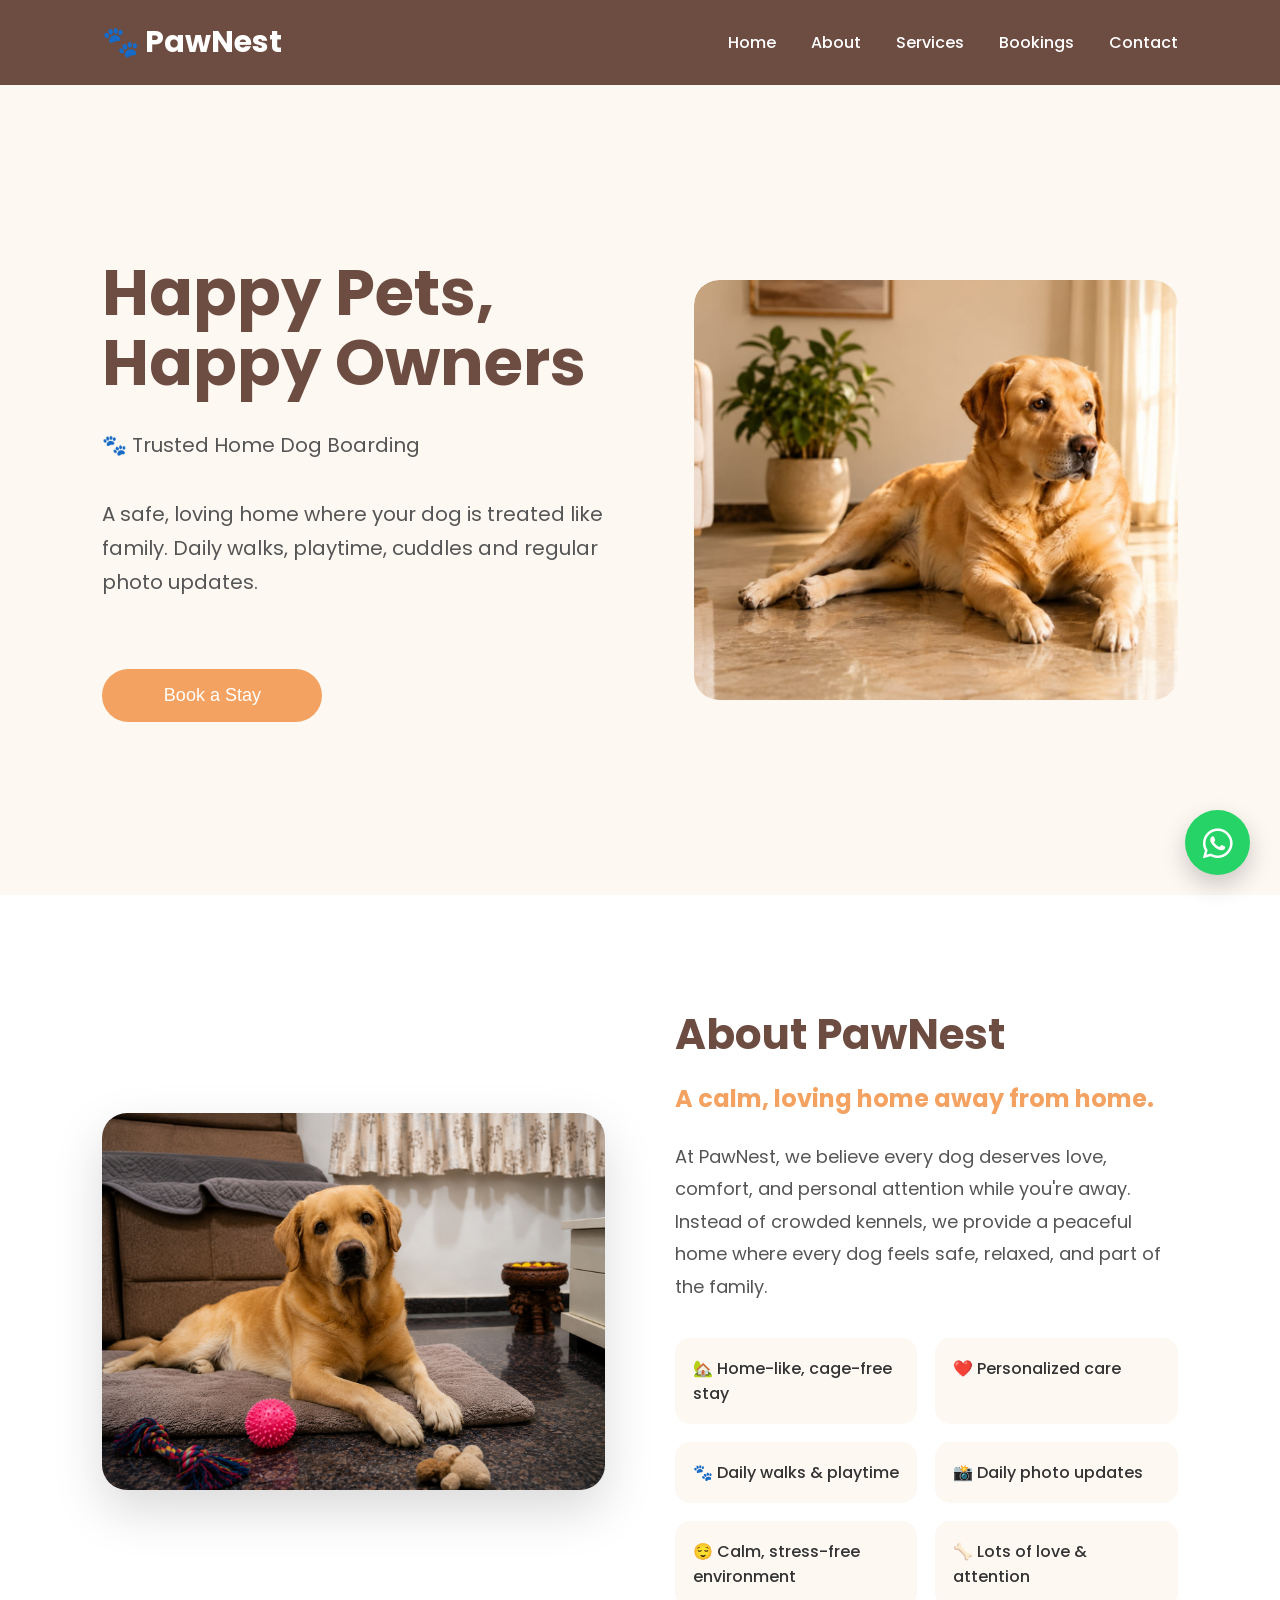
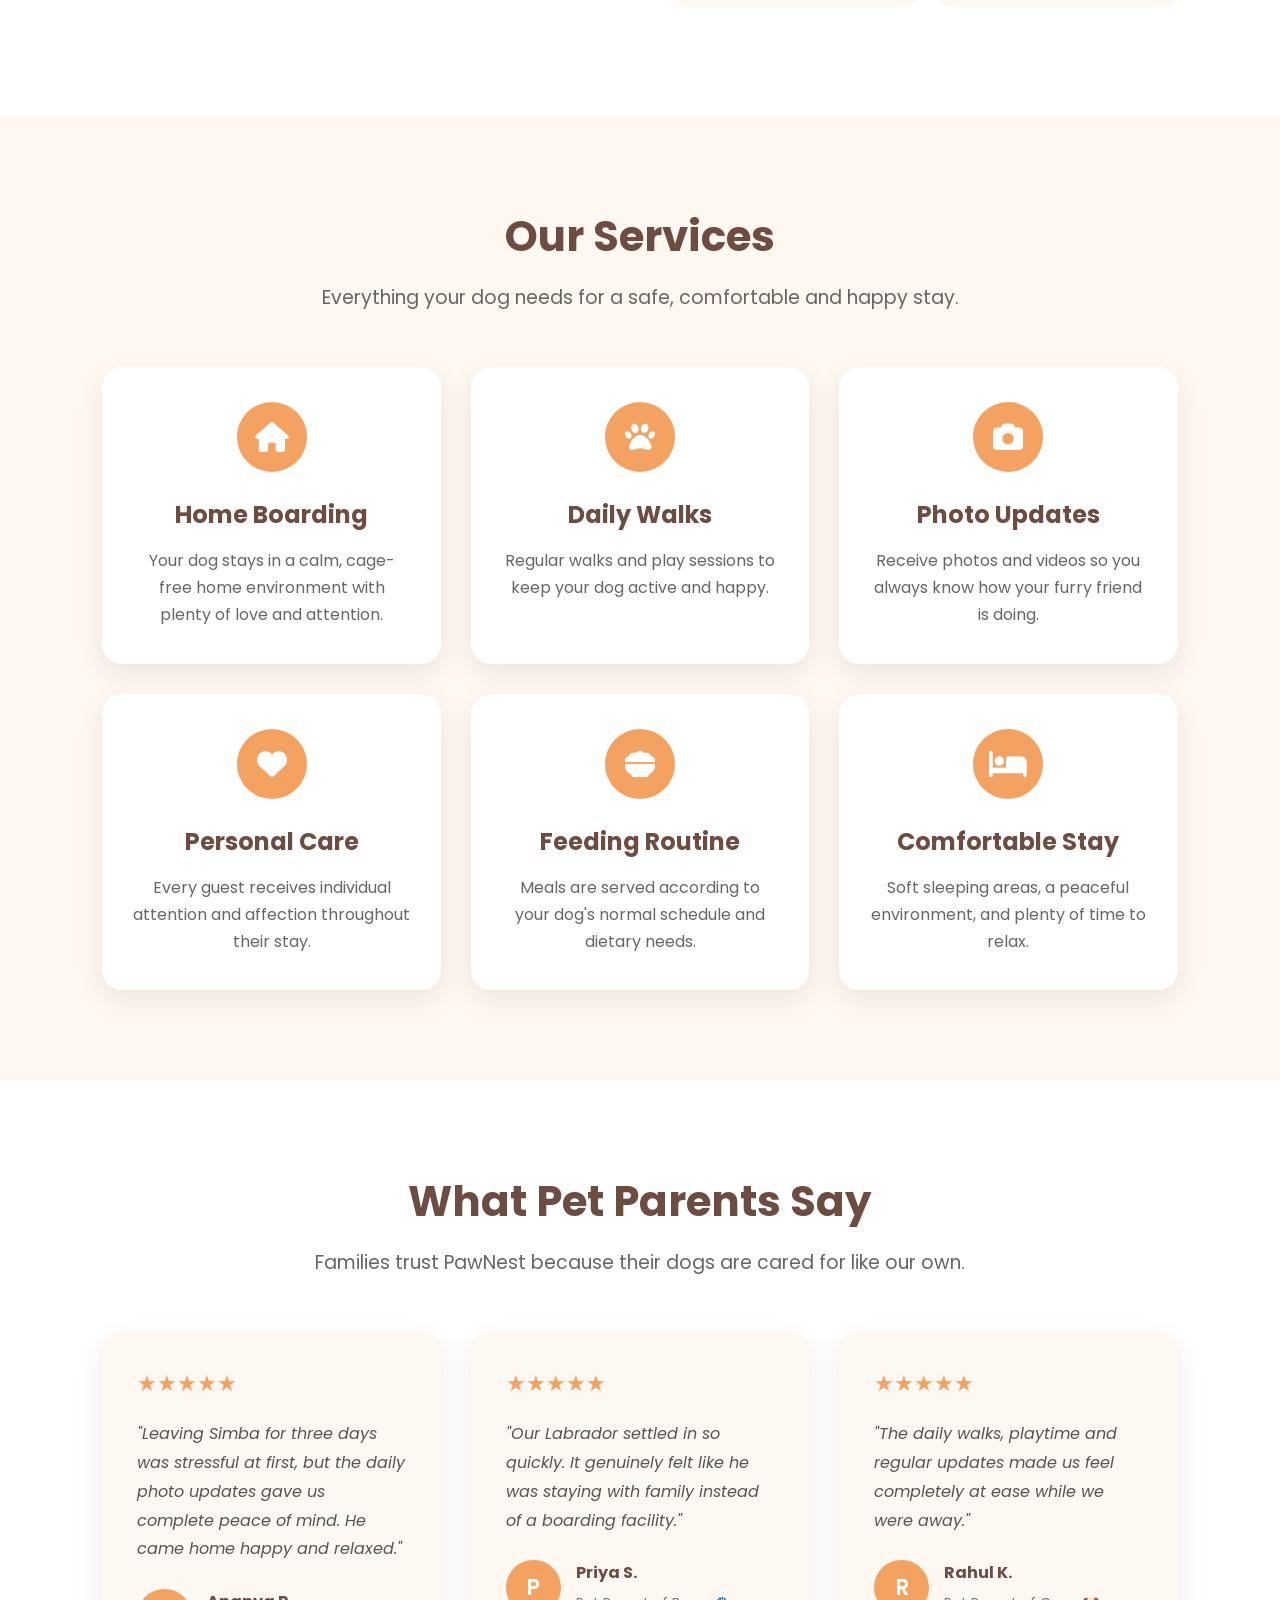
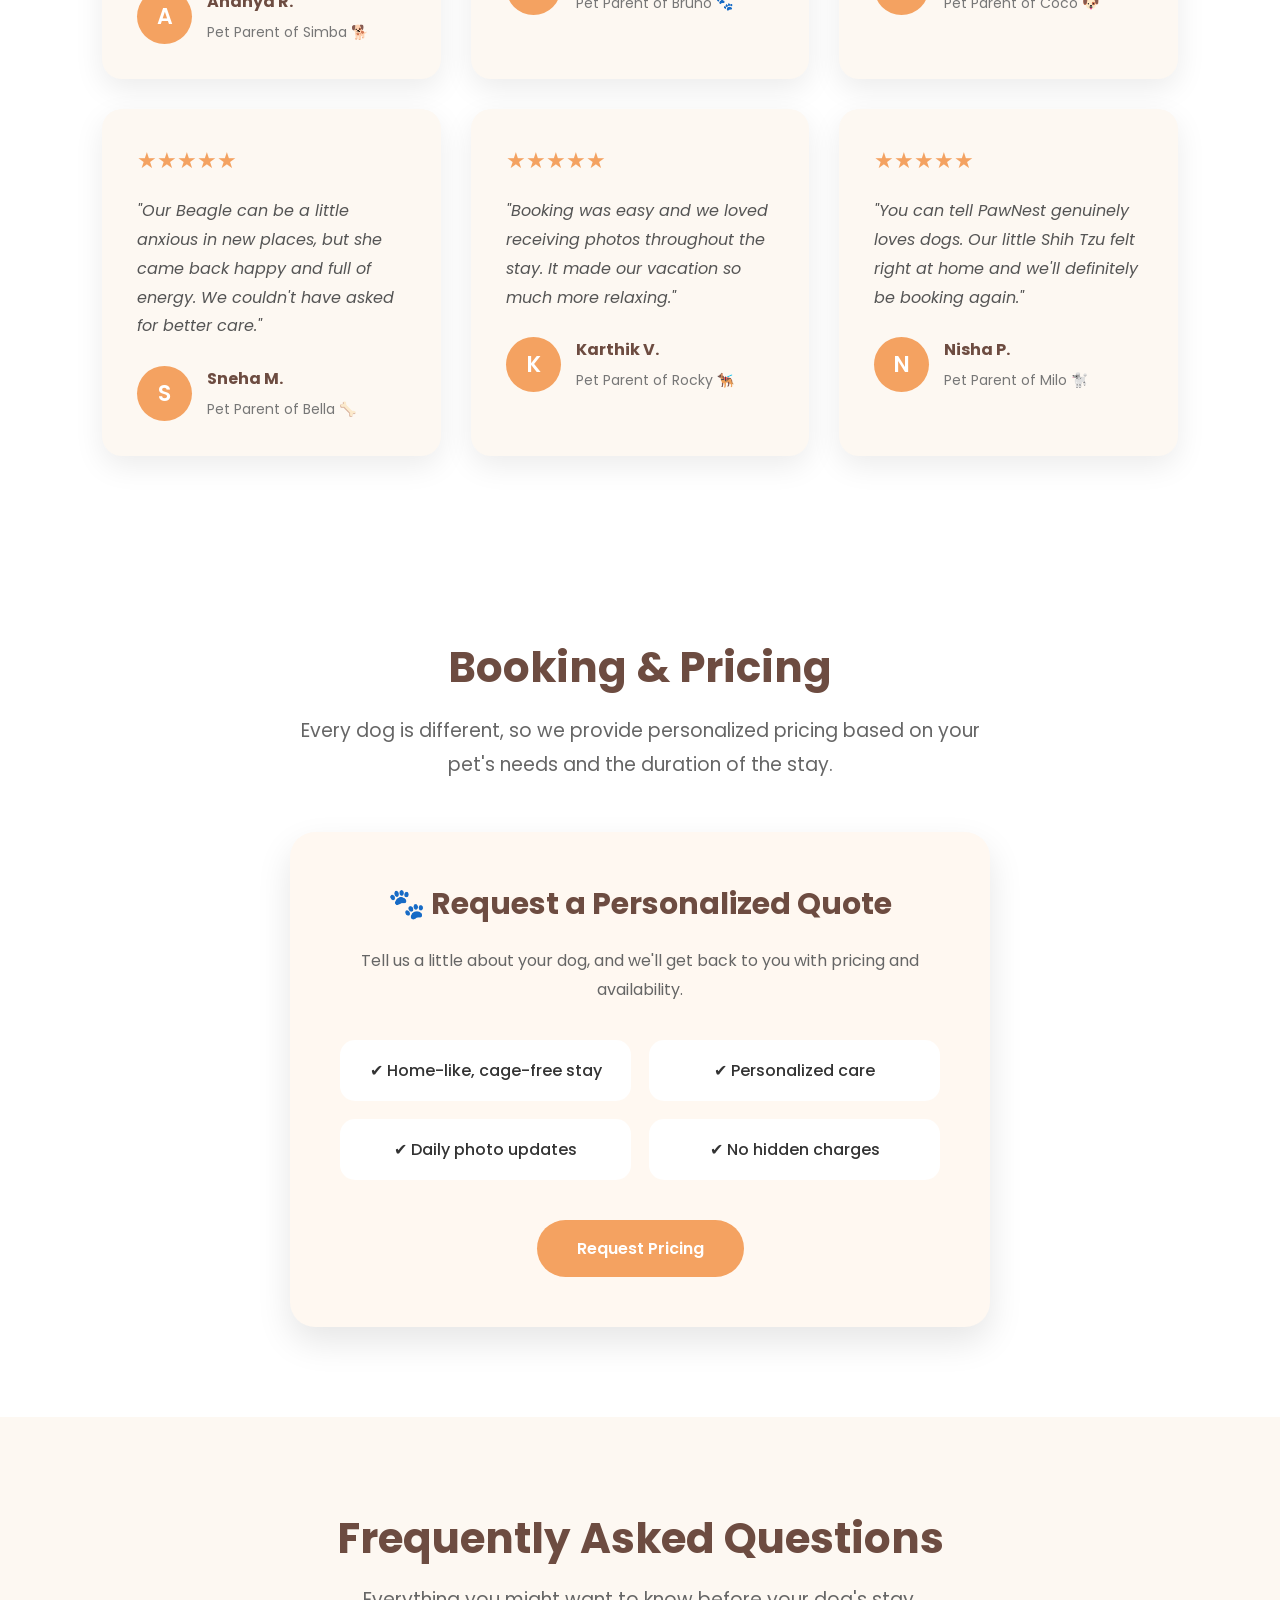
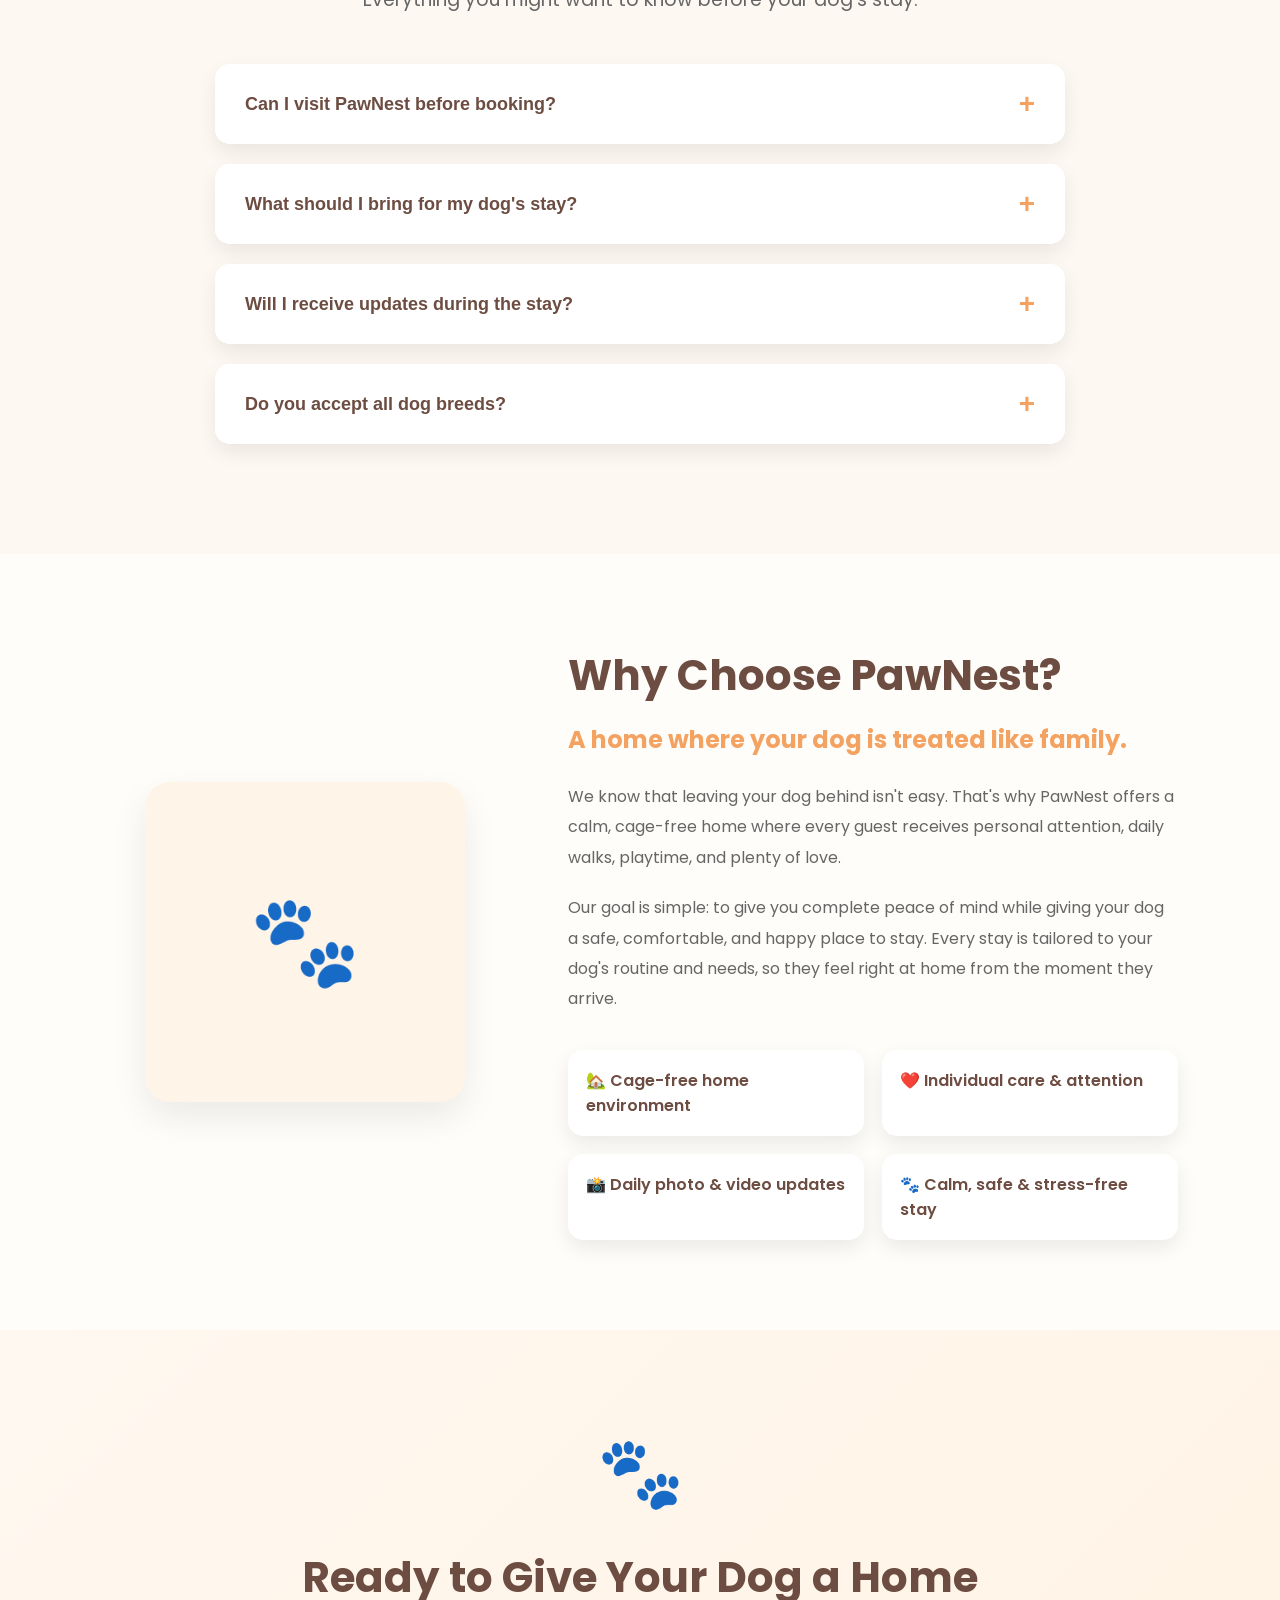
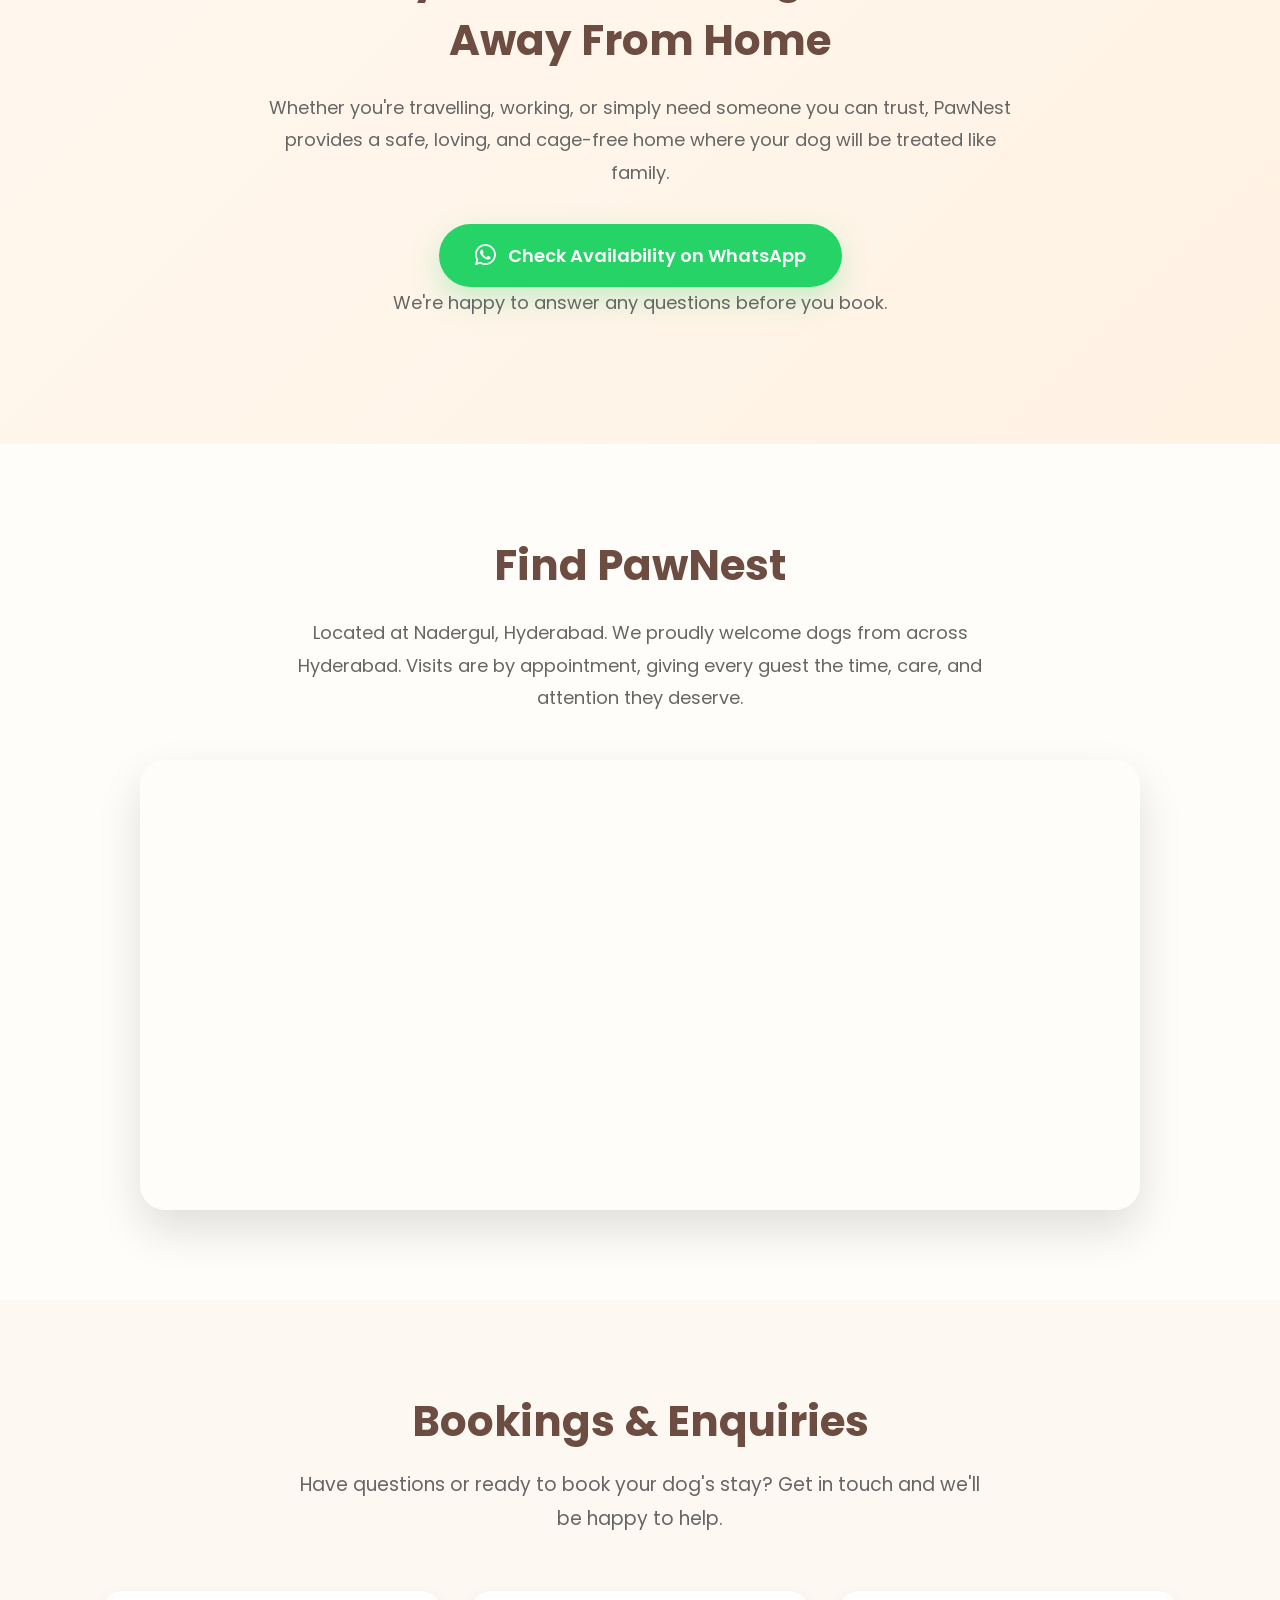
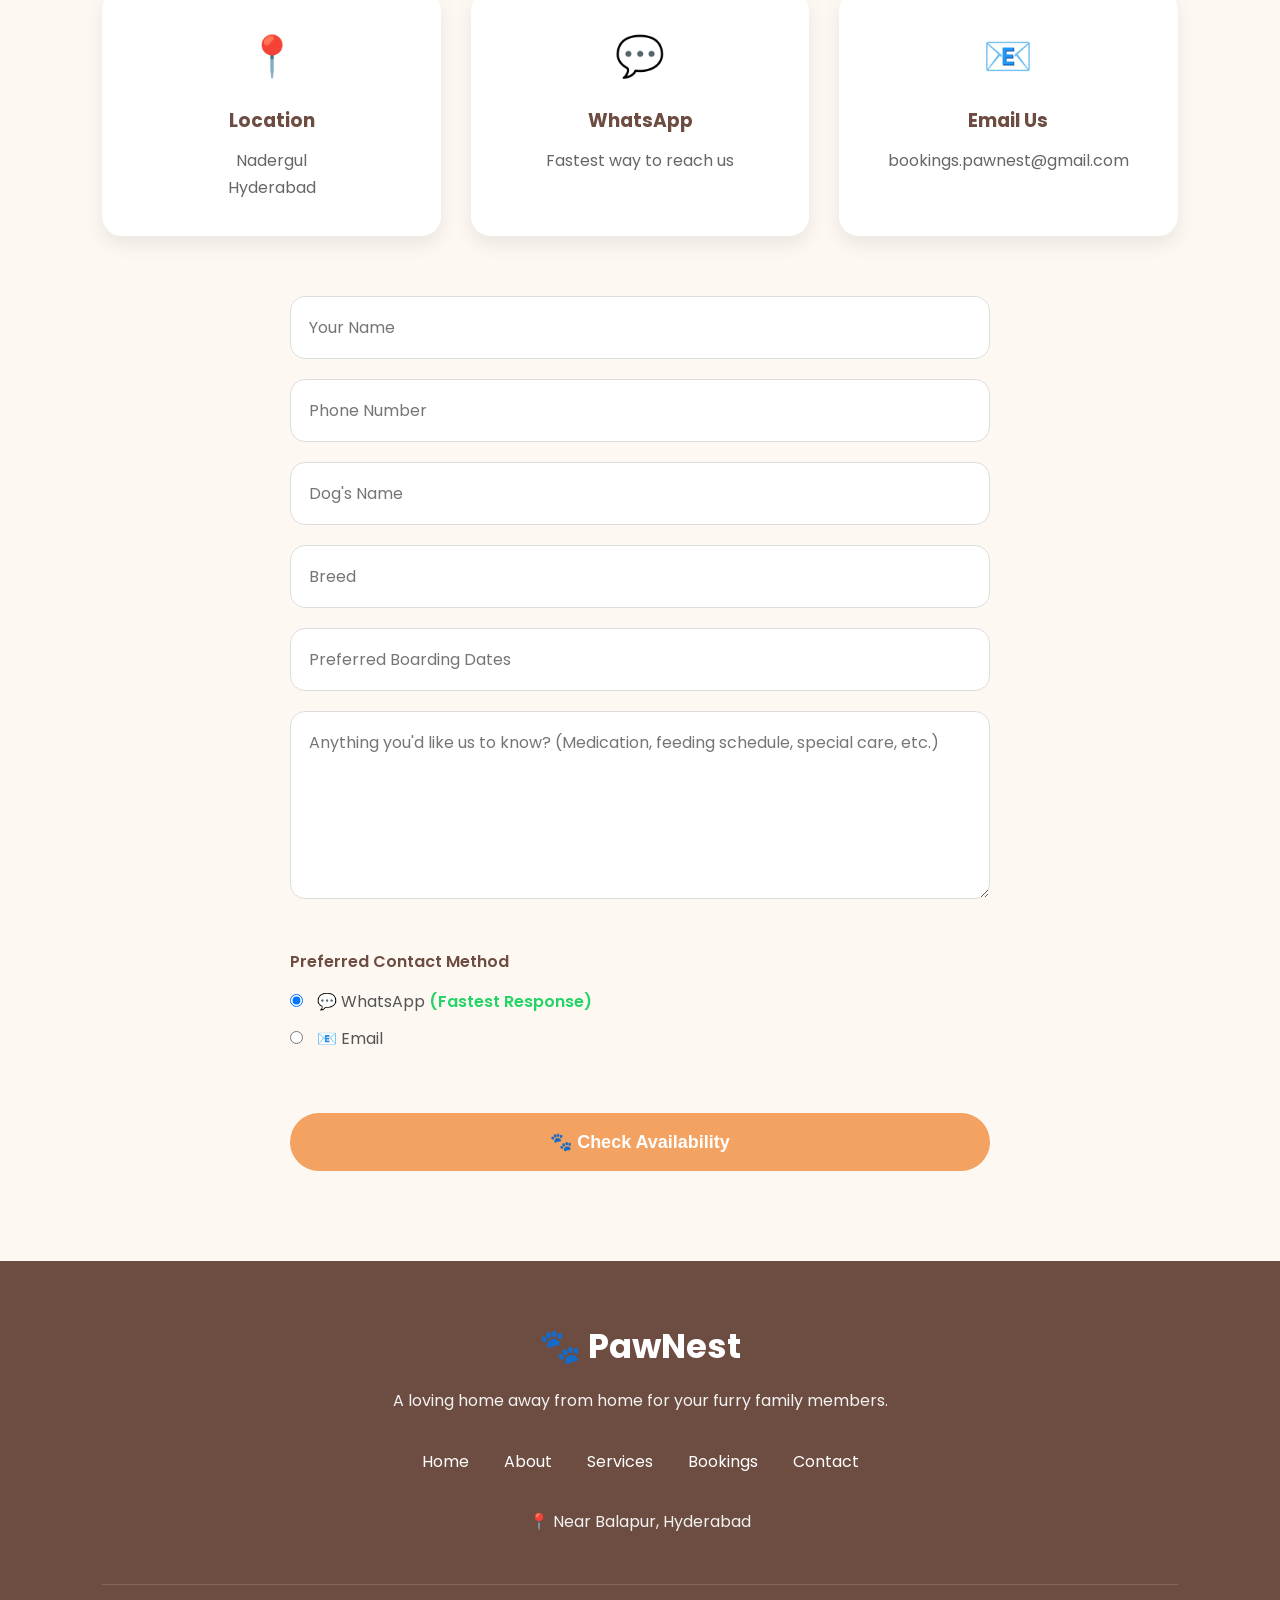
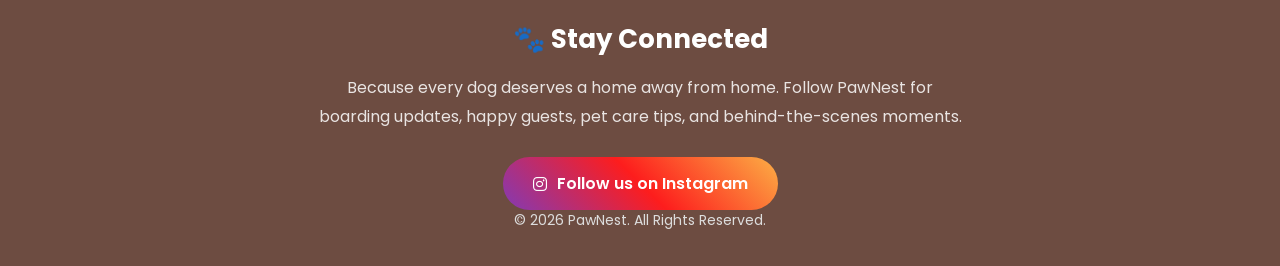
==== commit 4caf088d: "fixed stray character above navbar" ====
--- a/index.html
+++ b/index.html
@@ -25,7 +25,7 @@
     content="Safe, cage-free dog boarding with daily updates, loving care, and a home away from home.">
     <meta property="og:type" content="website">
     <meta property="og:image"
-    content="<meta property="og:image" content="https://pawnestcare.netlify.app/images/social-preview.jpg">">
+    content="<meta property="og:image" content="https://pawnestcare.netlify.app/images/social-preview.jpg">
 </head>
 
 <body>
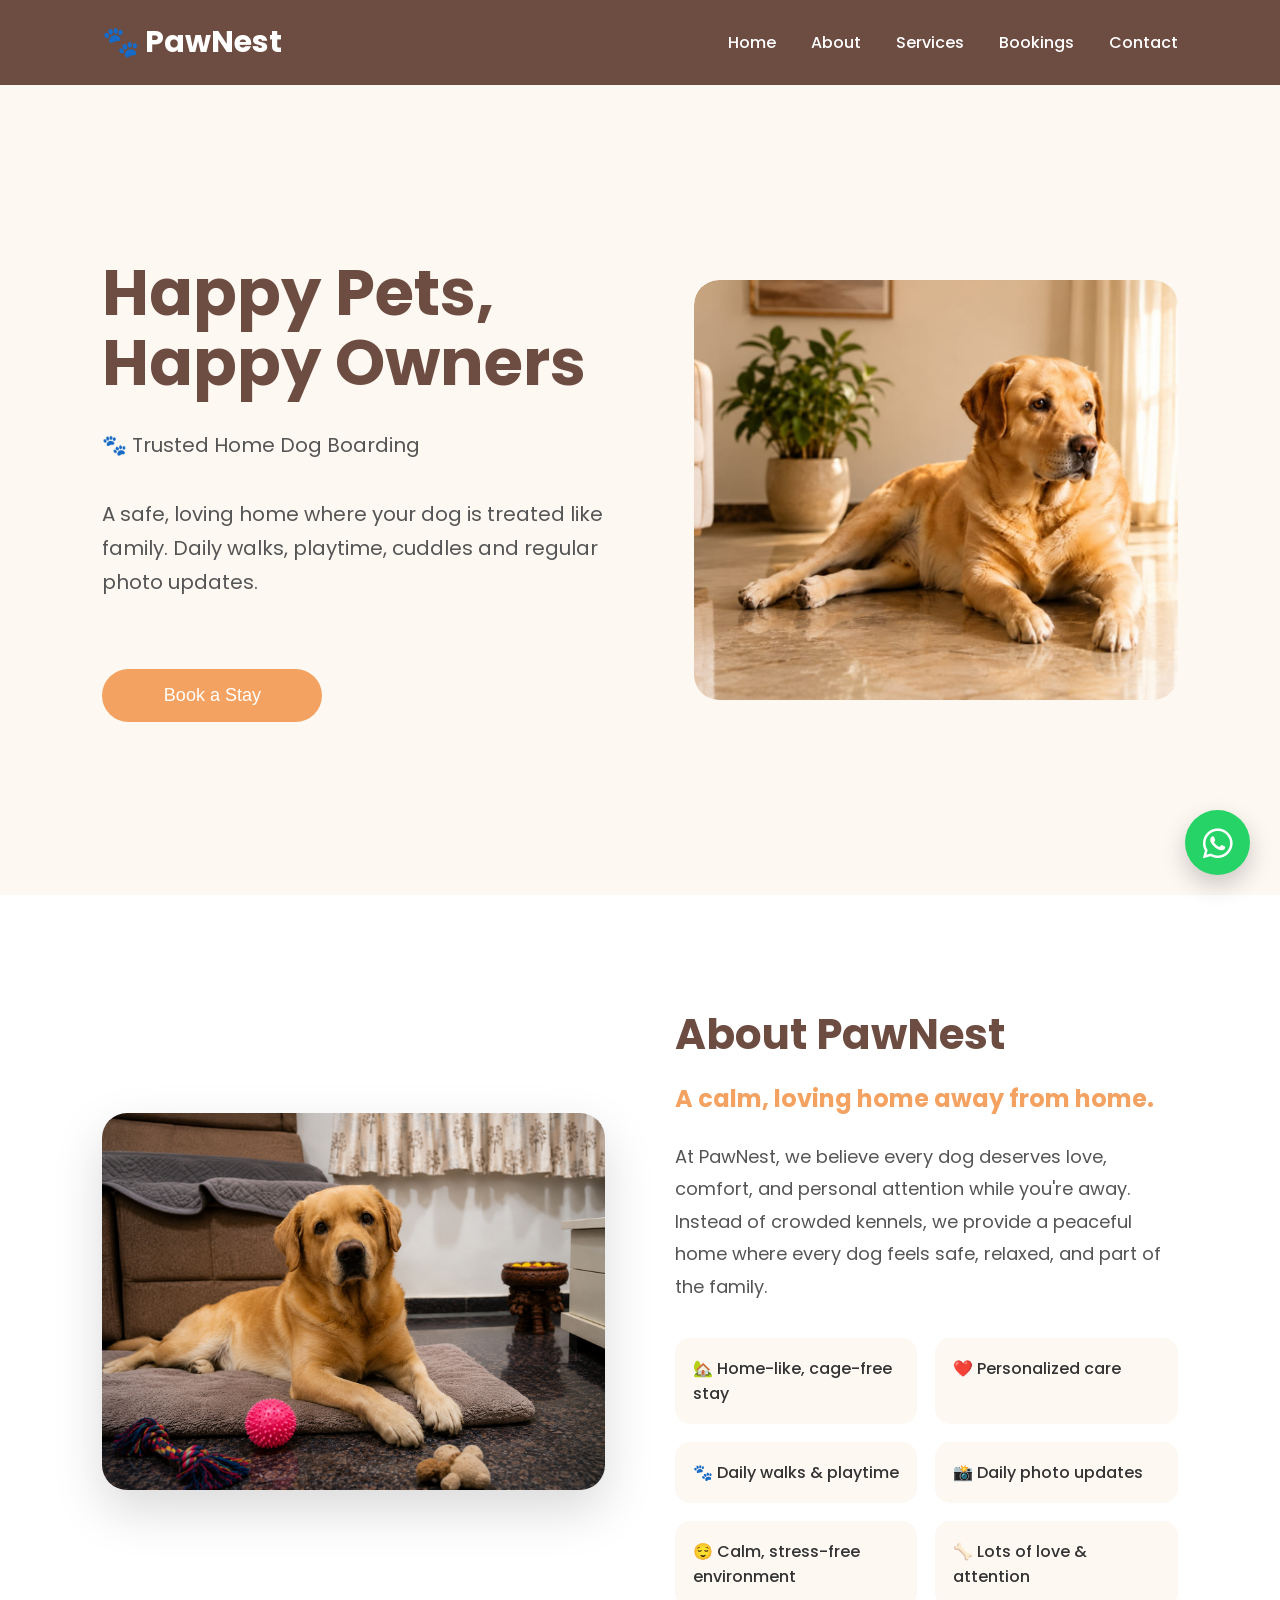
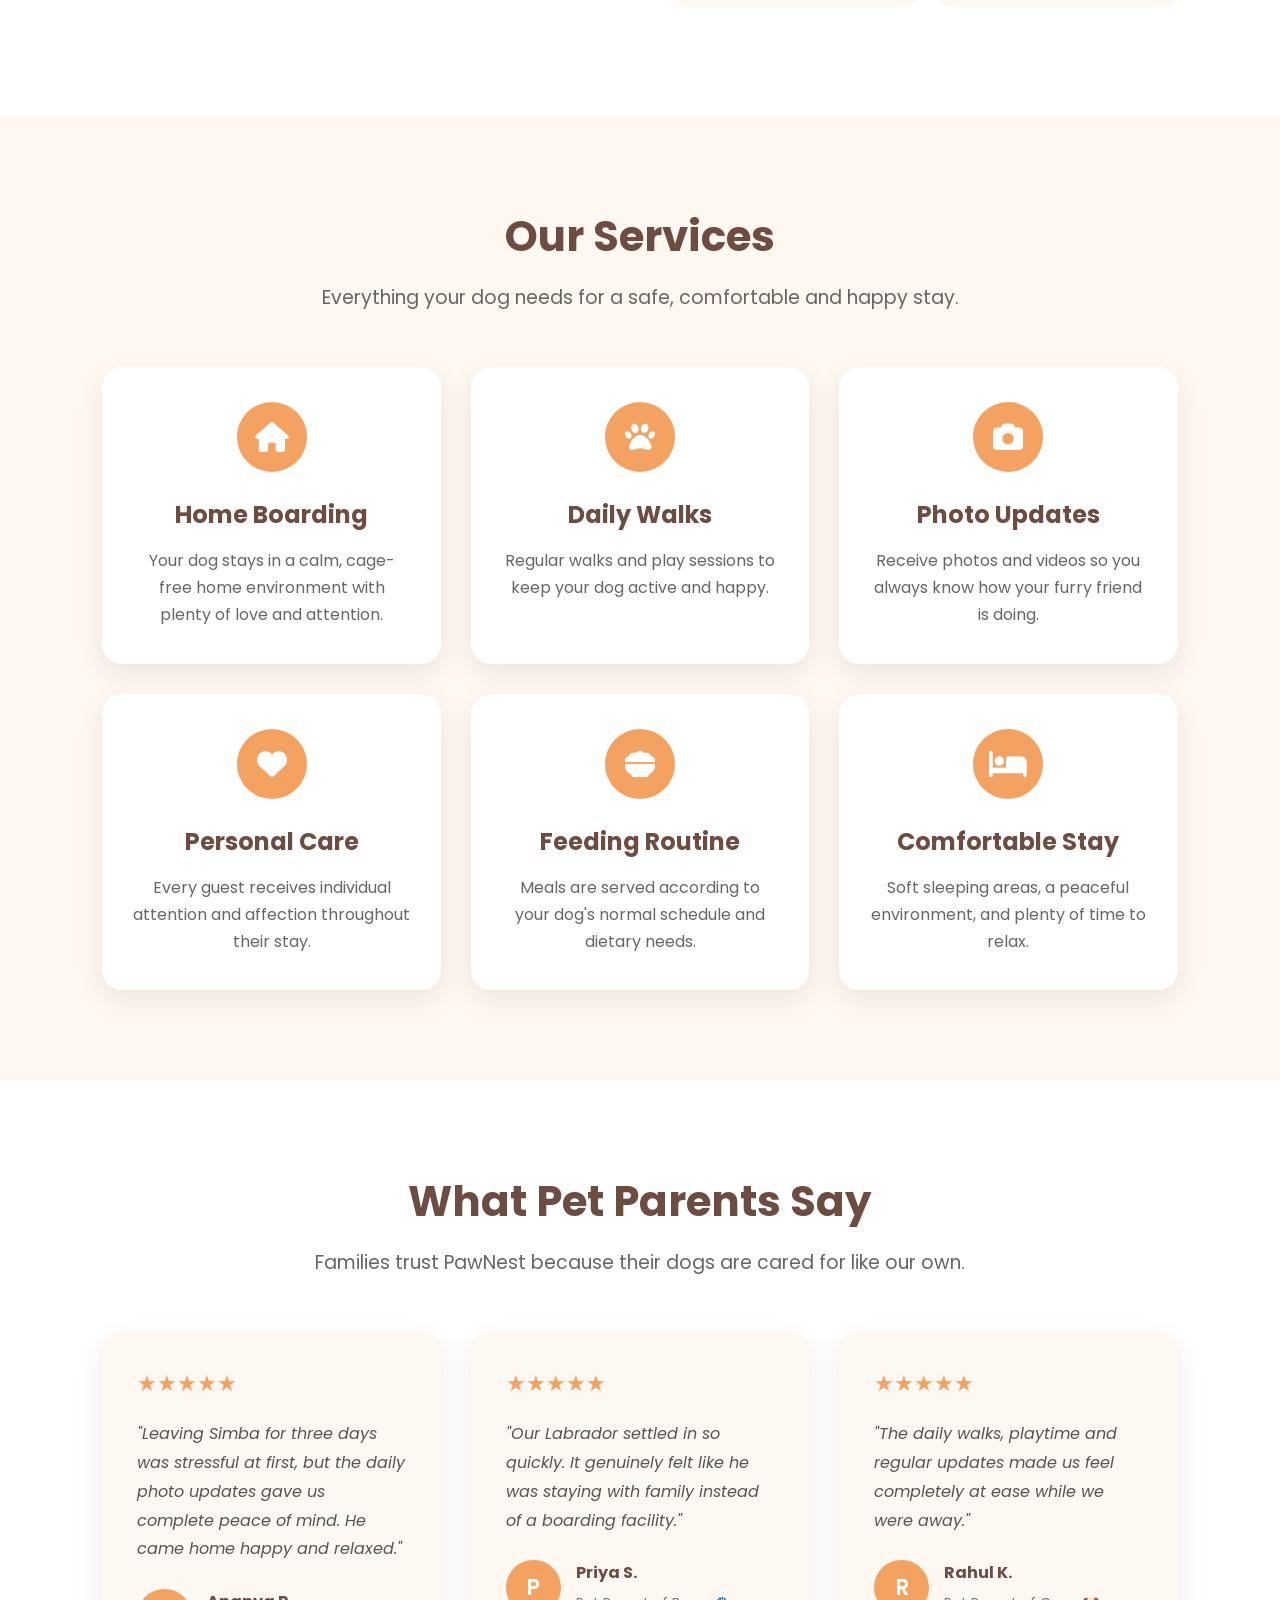
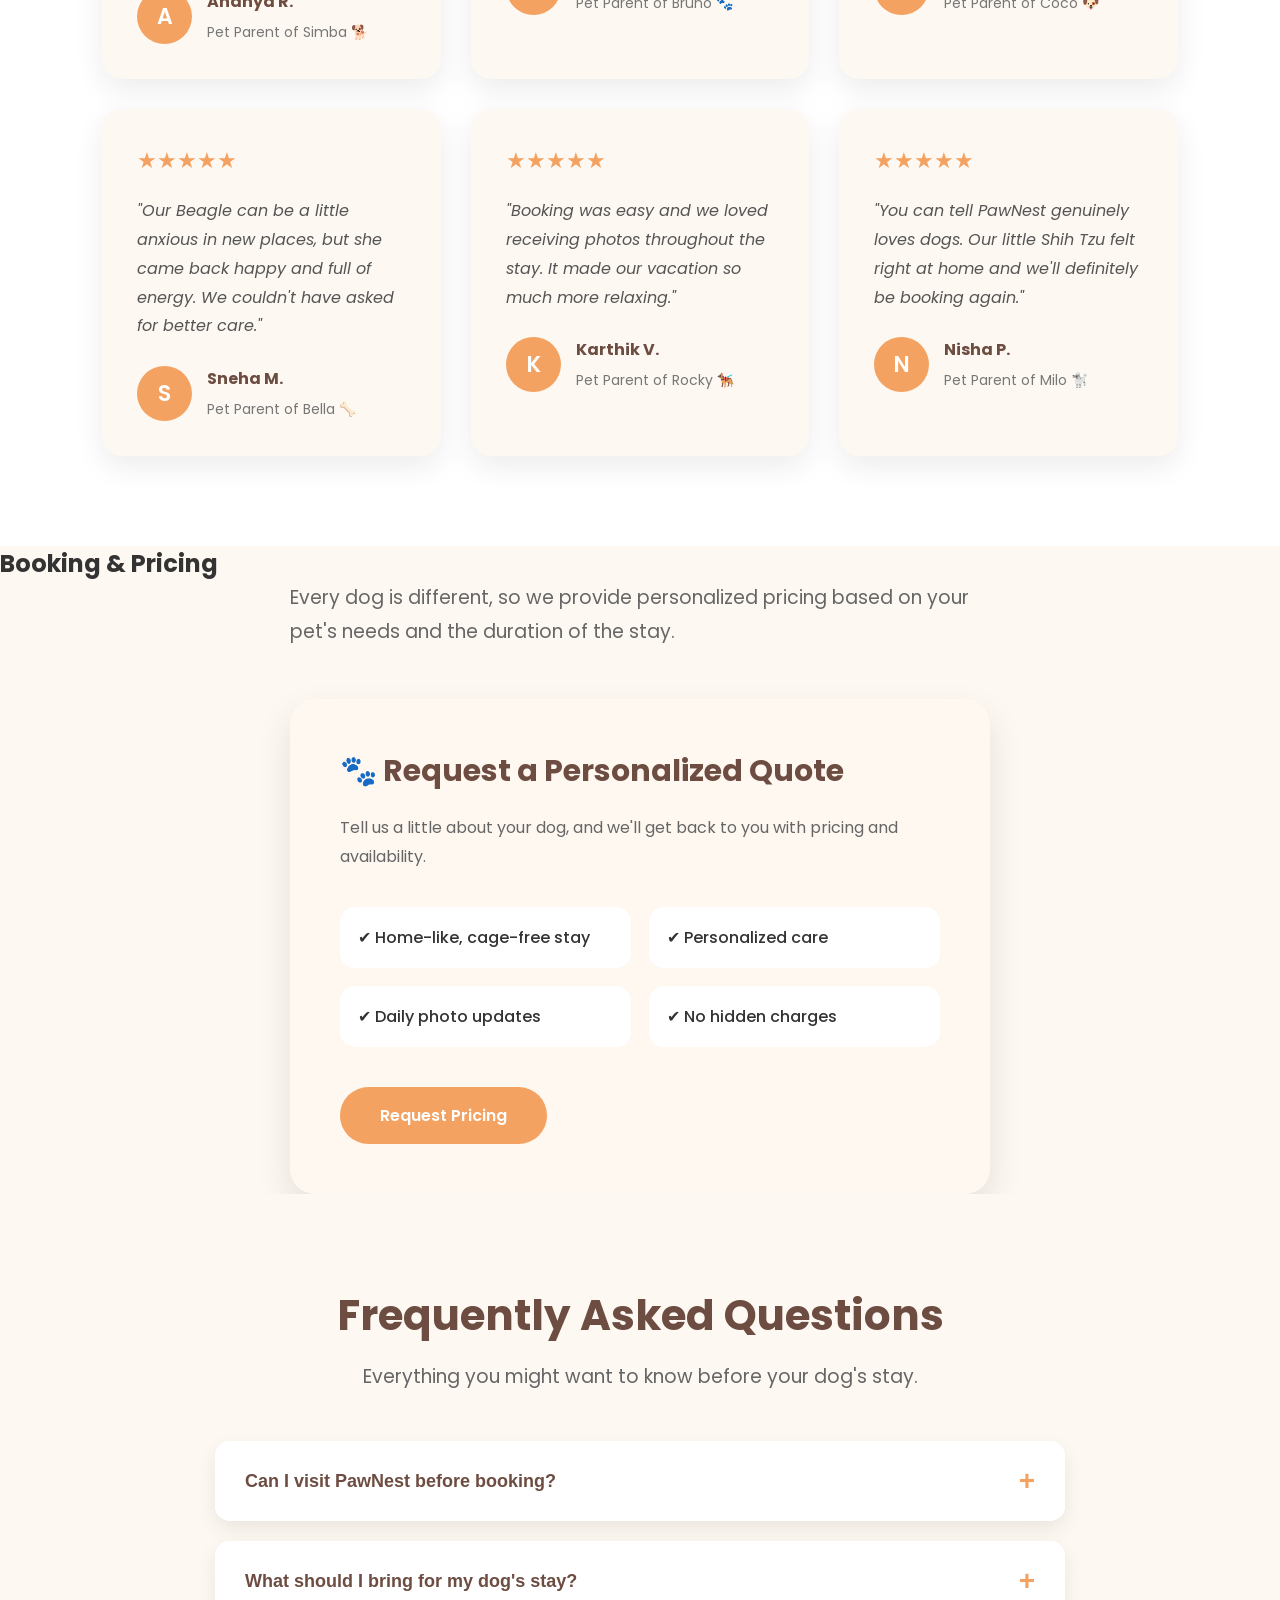
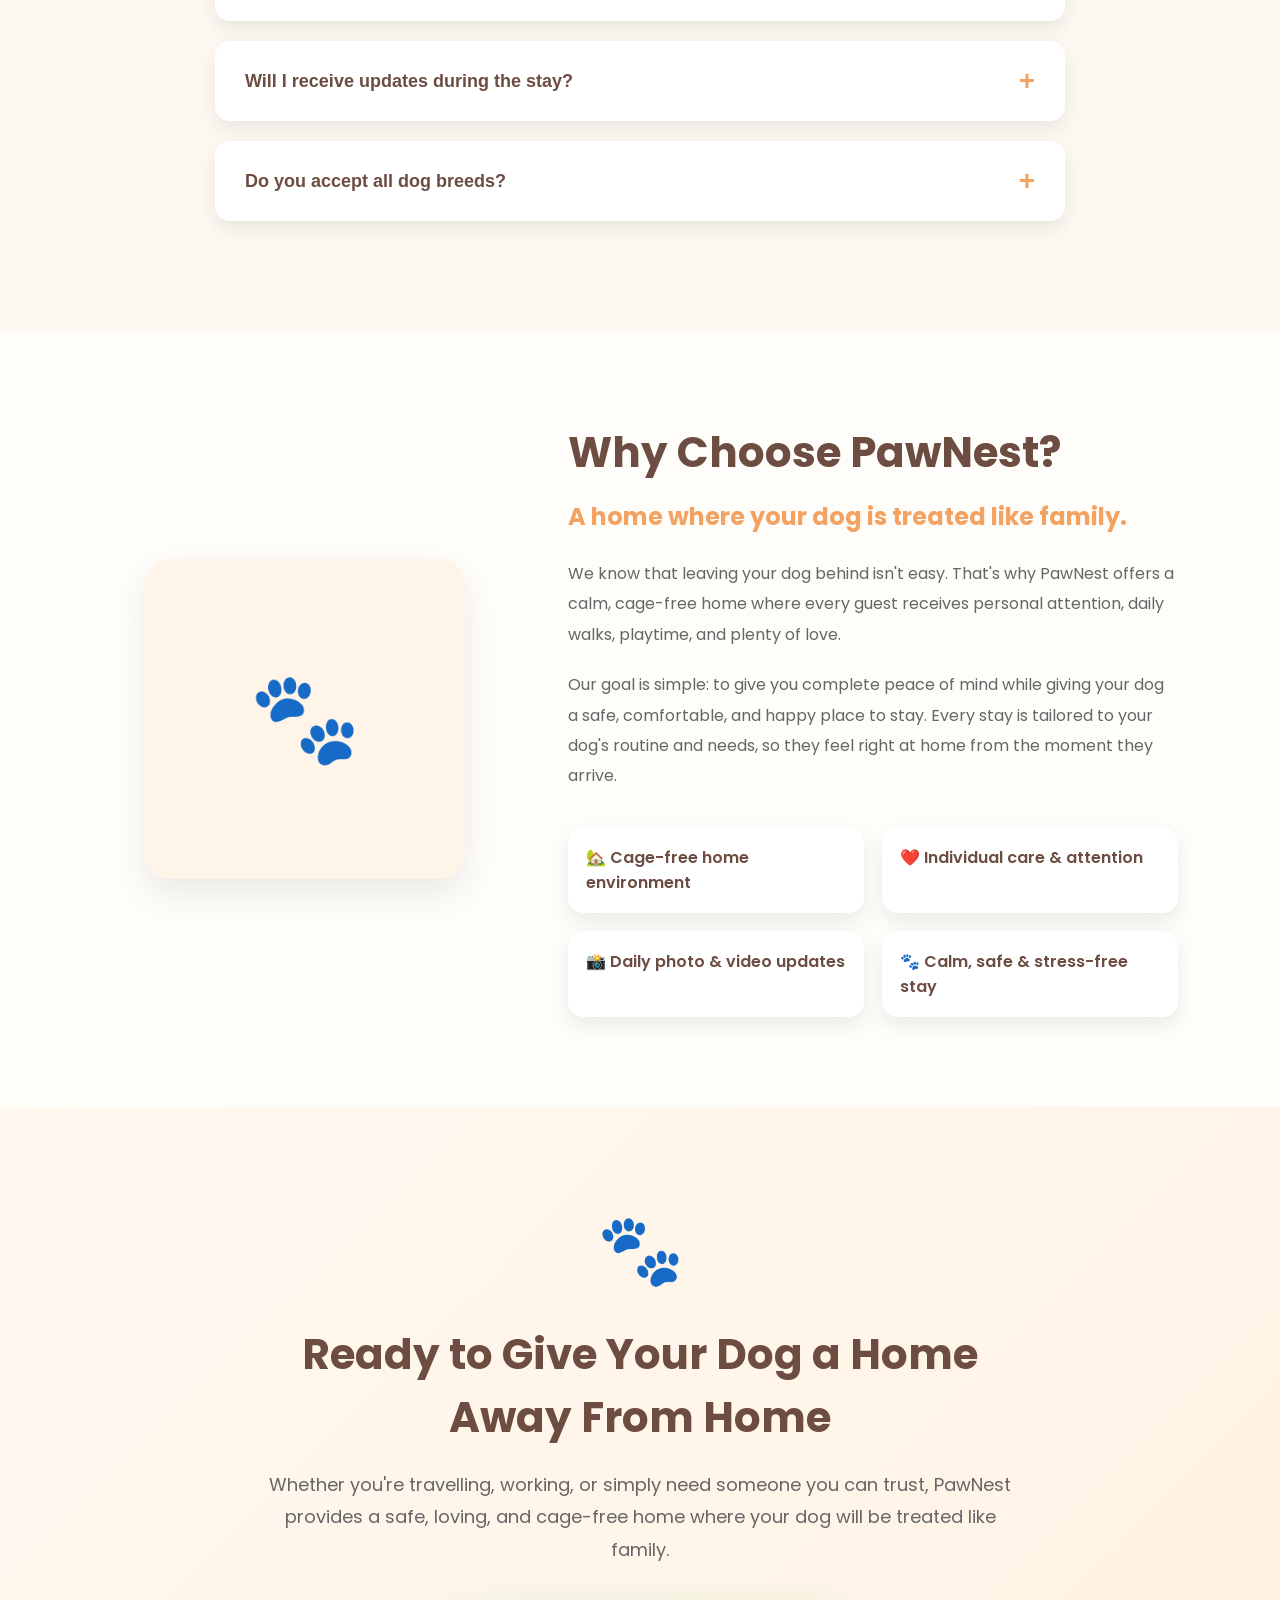
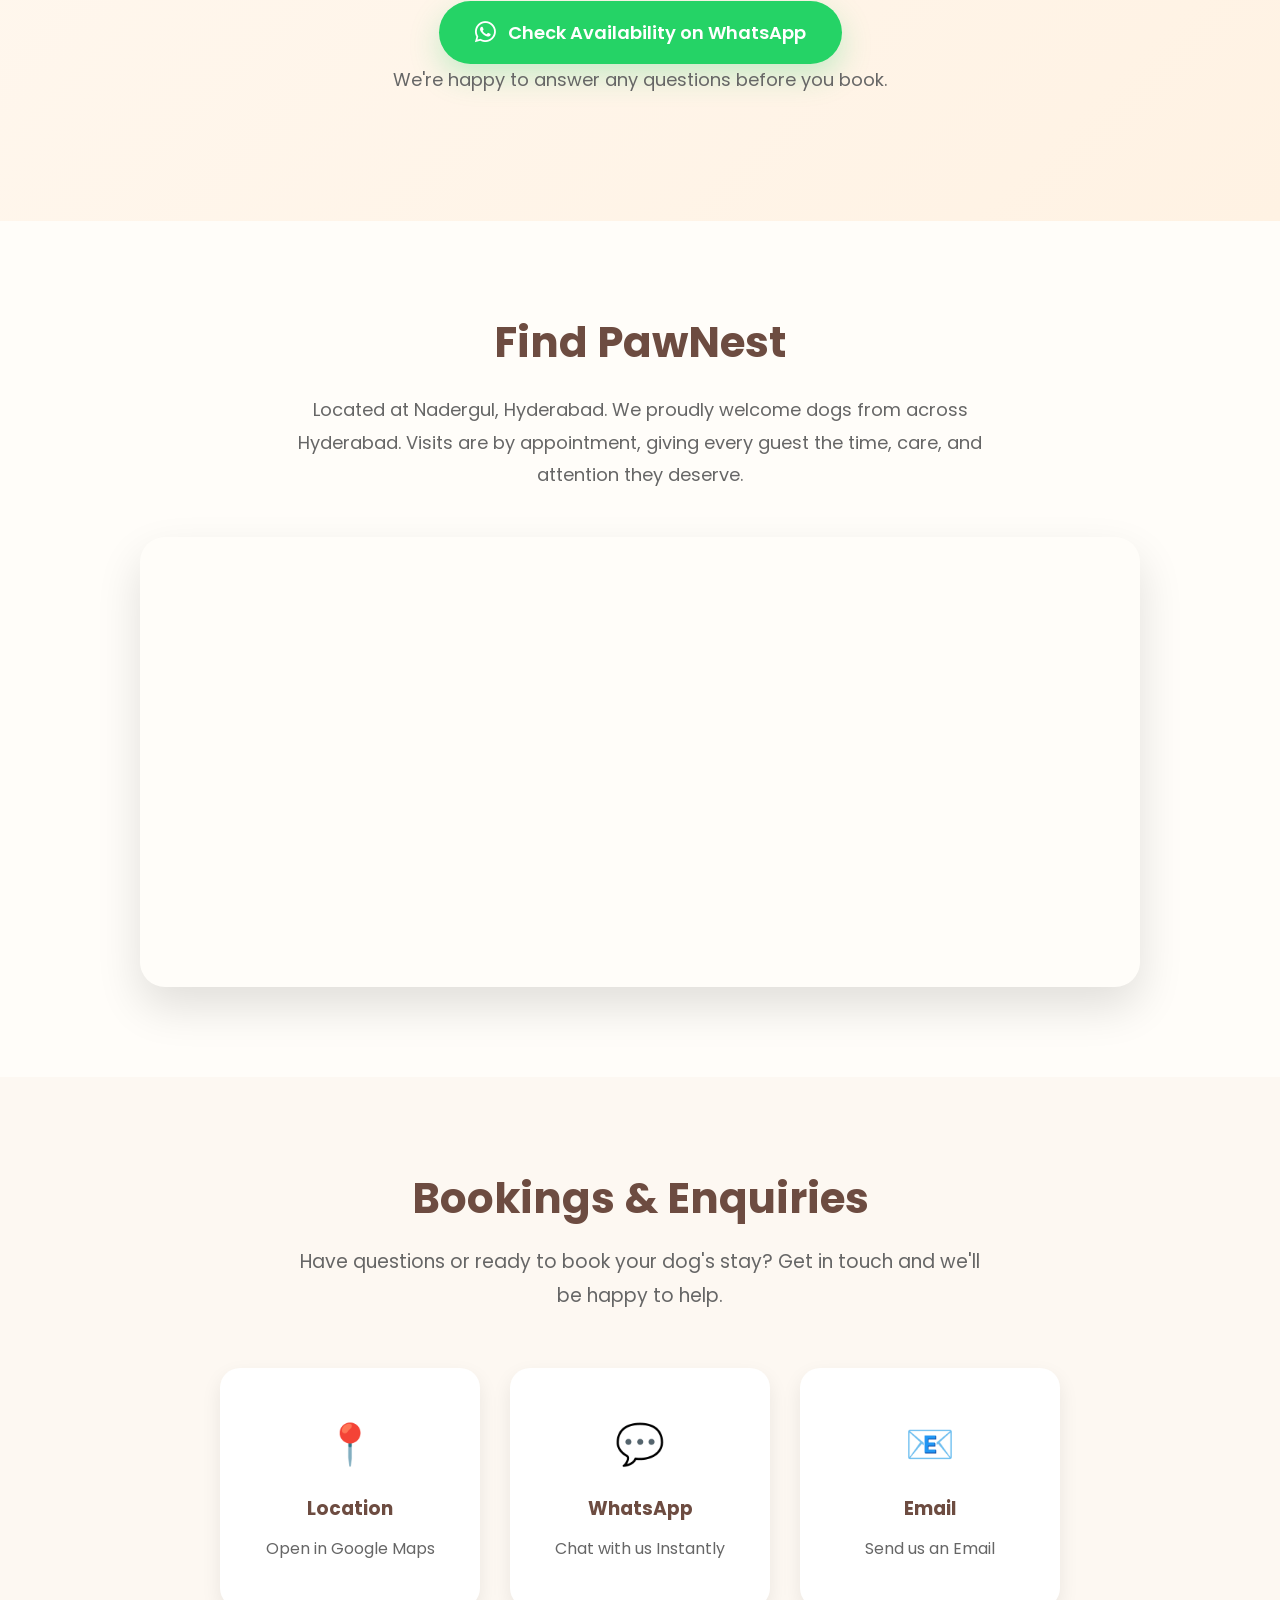
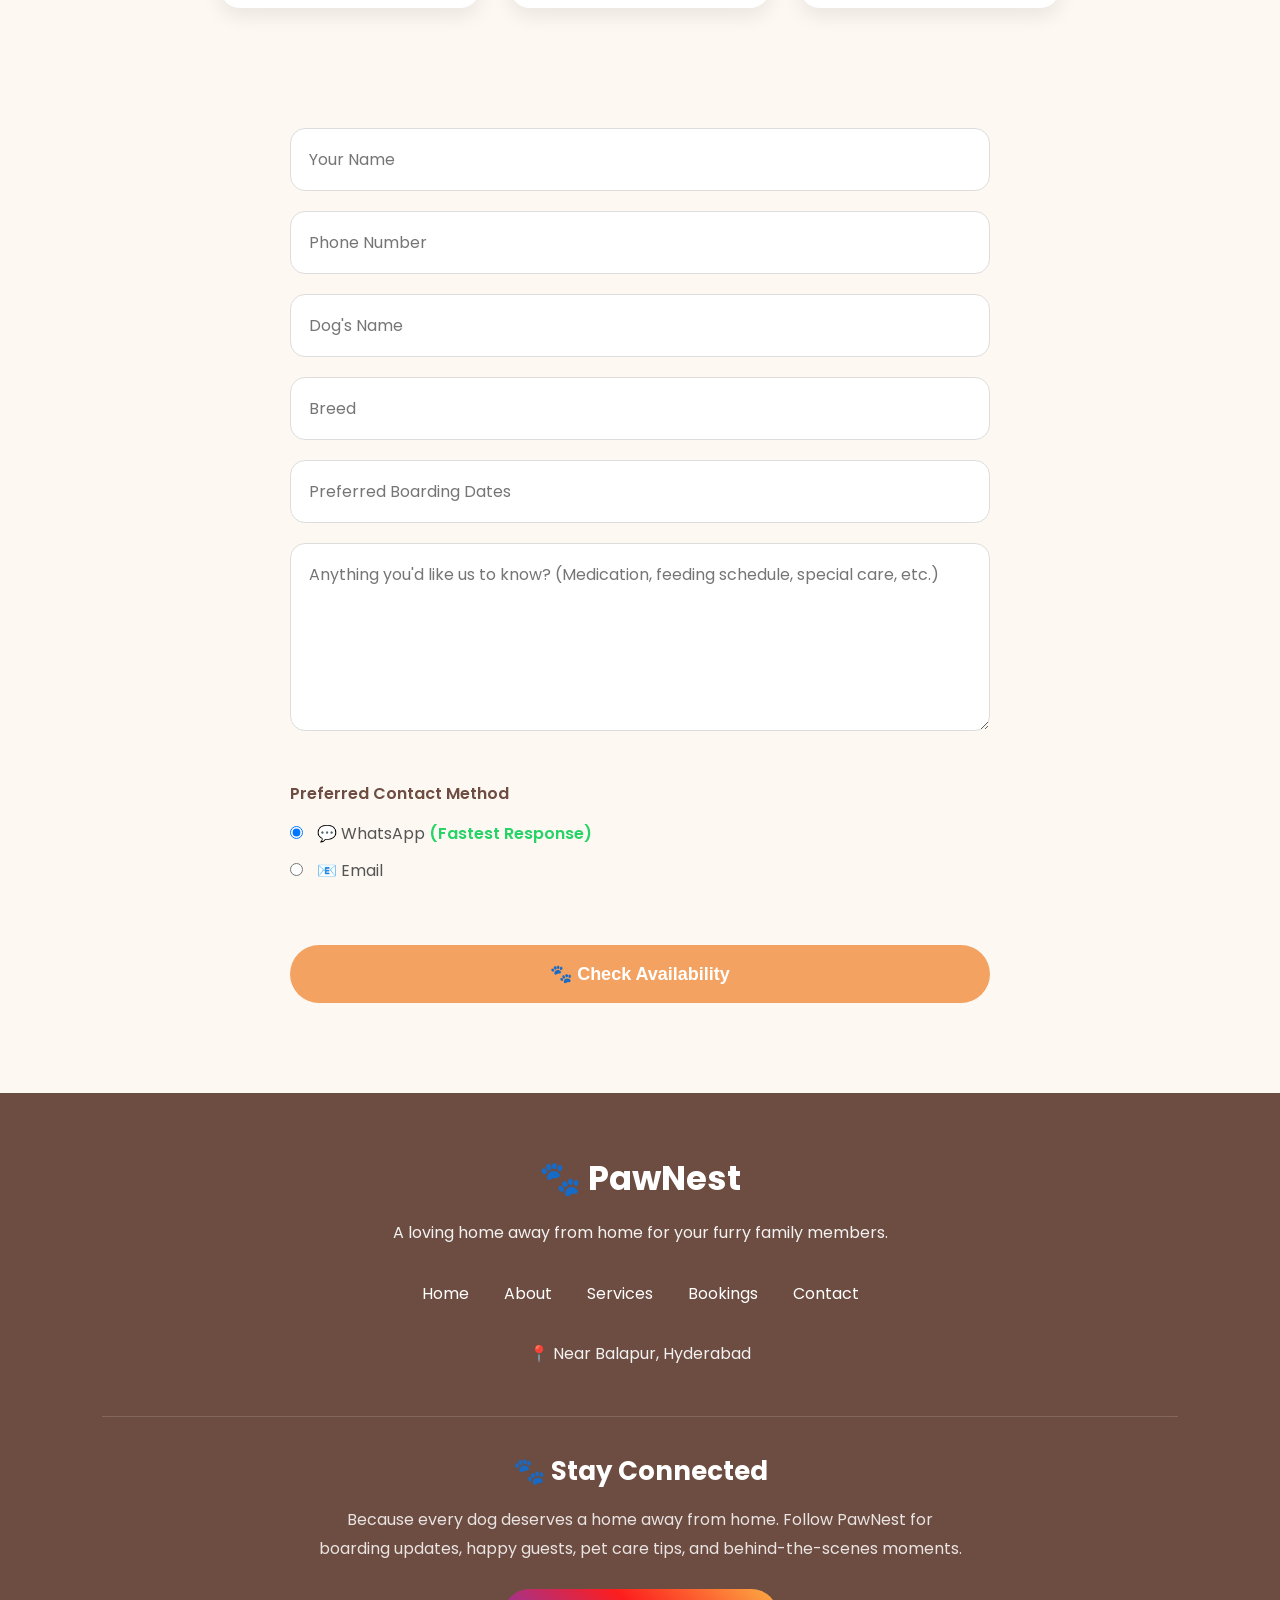
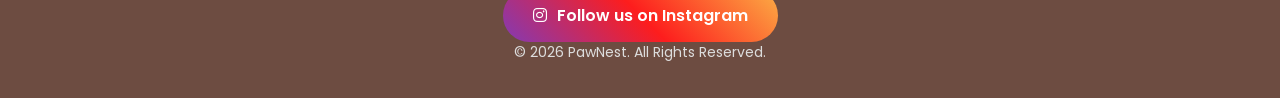
==== commit 51dcb304: "Enhance mobile UX and refine contact section" ====
--- a/index.html
+++ b/index.html
@@ -24,8 +24,12 @@
     <meta property="og:description"
     content="Safe, cage-free dog boarding with daily updates, loving care, and a home away from home.">
     <meta property="og:type" content="website">
+    <meta property="og:url" content="https://pawnestcare.netlify.app/">
+    <meta property="og:site_name" content="PawNest">
     <meta property="og:image"
-    content="<meta property="og:image" content="https://pawnestcare.netlify.app/images/social-preview.jpg">
+    content="https://pawnestcare.netlify.app/images/social-preview.jpg?v=2">
+    <meta property="og:image:width" content="1200">
+    <meta property="og:image:height" content="630">
 </head>
 
 <body>
@@ -46,7 +50,7 @@
         <a href="#home">Home</a>
         <a href="#about">About</a>
         <a href="#services">Services</a>
-        <a href="#pricing">Bookings</a>
+        <a href="#booking">Bookings</a>
         <a href="#contact">Contact</a>
 
     </nav>
@@ -288,7 +292,7 @@
 
 </section>
 
-<section class="pricing reveal" id="pricing">
+<section class="booking reveal" id="booking">
 
     <h2>Booking & Pricing</h2>
 
@@ -479,23 +483,32 @@
 
     <div class="contact-grid">
 
-        <div class="contact-card">
-            <div class="contact-icon">📍</div>
-            <h3>Location</h3>
-            <p>Nadergul<br>Hyderabad</p>
-        </div>
-
-        <div class="contact-card">
-            <div class="contact-icon">💬</div>
-            <h3>WhatsApp</h3>
-            <p>Fastest way to reach us</p>
-        </div>
-
-        <div class="contact-card">
-            <div class="contact-icon">📧</div>
-            <h3>Email Us</h3>
-            <p>bookings.pawnest@gmail.com</p>
-        </div>
+<div class="contact-grid">
+
+    <a href="https://maps.google.com/?q=Nadergul,Hyderabad"
+       target="_blank"
+       class="contact-card">
+        <div class="contact-icon">📍</div>
+        <h3>Location</h3>
+        <p>Open in Google Maps</p>
+    </a>
+
+    <a href="https://wa.me/918074480396"
+       target="_blank"
+       class="contact-card">
+        <div class="contact-icon">💬</div>
+        <h3>WhatsApp</h3>
+        <p>Chat with us Instantly</p>
+    </a>
+
+    <a href="mailto:bookings.pawnest@gmail.com"
+       class="contact-card">
+        <div class="contact-icon">📧</div>
+        <h3>Email</h3>
+        <p>Send us an Email</p>
+    </a>
+
+</div>
 
     </div>
 
--- a/style.css
+++ b/style.css
@@ -443,7 +443,7 @@
 }
 
 .faq-answer p{
-    padding:0 30px 25px;
+    padding:20px 30px 25px;
     color:#666;
     line-height:1.8;
     text-align:left;
@@ -719,36 +719,60 @@
 
 .contact-grid{
     display:grid;
-    grid-template-columns:repeat(3,1fr);
+    justify-content: center;
+    grid-template-columns: repeat(3, 260px);
     gap:30px;
-    margin-bottom:60px;
+    width: fit-content;
+    margin: 0 auto 60px;
 }
 
 .contact-card{
-    background:white;
-    padding:35px;
-    border-radius:20px;
-    box-shadow:0 8px 20px rgba(0,0,0,.08);
-    transition:.3s;
+    background: white;
+    padding: 35px;
+    border-radius: 20px;
+    box-shadow: 0 8px 20px rgba(0,0,0,.08);
+    display: flex;
+    flex-direction: column;
+    justify-content: center;
+    align-items: center;
+    min-height: 240px;
+    text-align: center;
+    text-decoration: none;
+    color: inherit;
+    cursor: pointer;
+    flex: 0 1 260px;
+    transition: transform .3s ease, box-shadow .3s ease;
+}
+
+.contact-card p{
+    overflow-wrap:anywhere;
+    color:#666;
+    line-height:1.7;
 }
 
 .contact-card:hover{
-    transform:translateY(-8px);
+    transform:translateY(-6px);
+    box-shadow: 0 14px 30px rgba(0,0,0,.12);
+}
+
+.contact-card:hover .contact-icon{
+    transform: scale(1.1);
+}
+
+.contact-card:focus{
+    outline:3px solid #F4A261;
+    outline-offset:4px;
 }
 
 .contact-icon{
     font-size:40px;
     margin-bottom:20px;
+    transition: transform .3s ease;
 }
 
 .contact-card h3{
     color:#6D4C41;
     margin-bottom:12px;
-}
-
-.contact-card p{
-    color:#666;
-    line-height:1.7;
 }
 
 .contact-form{
@@ -789,41 +813,31 @@
 }
 
 .contact-method{
-
     margin:30px 0;
     text-align:left;
-
 }
 
 .contact-method p{
-
     font-weight:600;
     margin-bottom:15px;
     color:#6D4C41;
-
 }
 
 .contact-method label{
-
     display:block;
     margin-bottom:12px;
     cursor:pointer;
     color:#555;
     font-size:16px;
-
 }
 
 .contact-method input[type="radio"]{
-
     margin-right:10px;
-
 }
 
 .contact-method span{
-
     color:#25D366;
     font-weight:600;
-
 }
 
 /* =========================
@@ -1052,6 +1066,21 @@
 }
 
 /* =========================
+   Scroll Reveal Animation
+========================= */
+
+.reveal{
+    opacity: 0;
+    transform: translateY(40px);
+    transition: opacity .8s ease, transform .8s ease;
+}
+
+.reveal.active{
+    opacity: 1;
+    transform: translateY(0);
+}
+
+/* =========================
    Responsive Design
 ========================= */
 
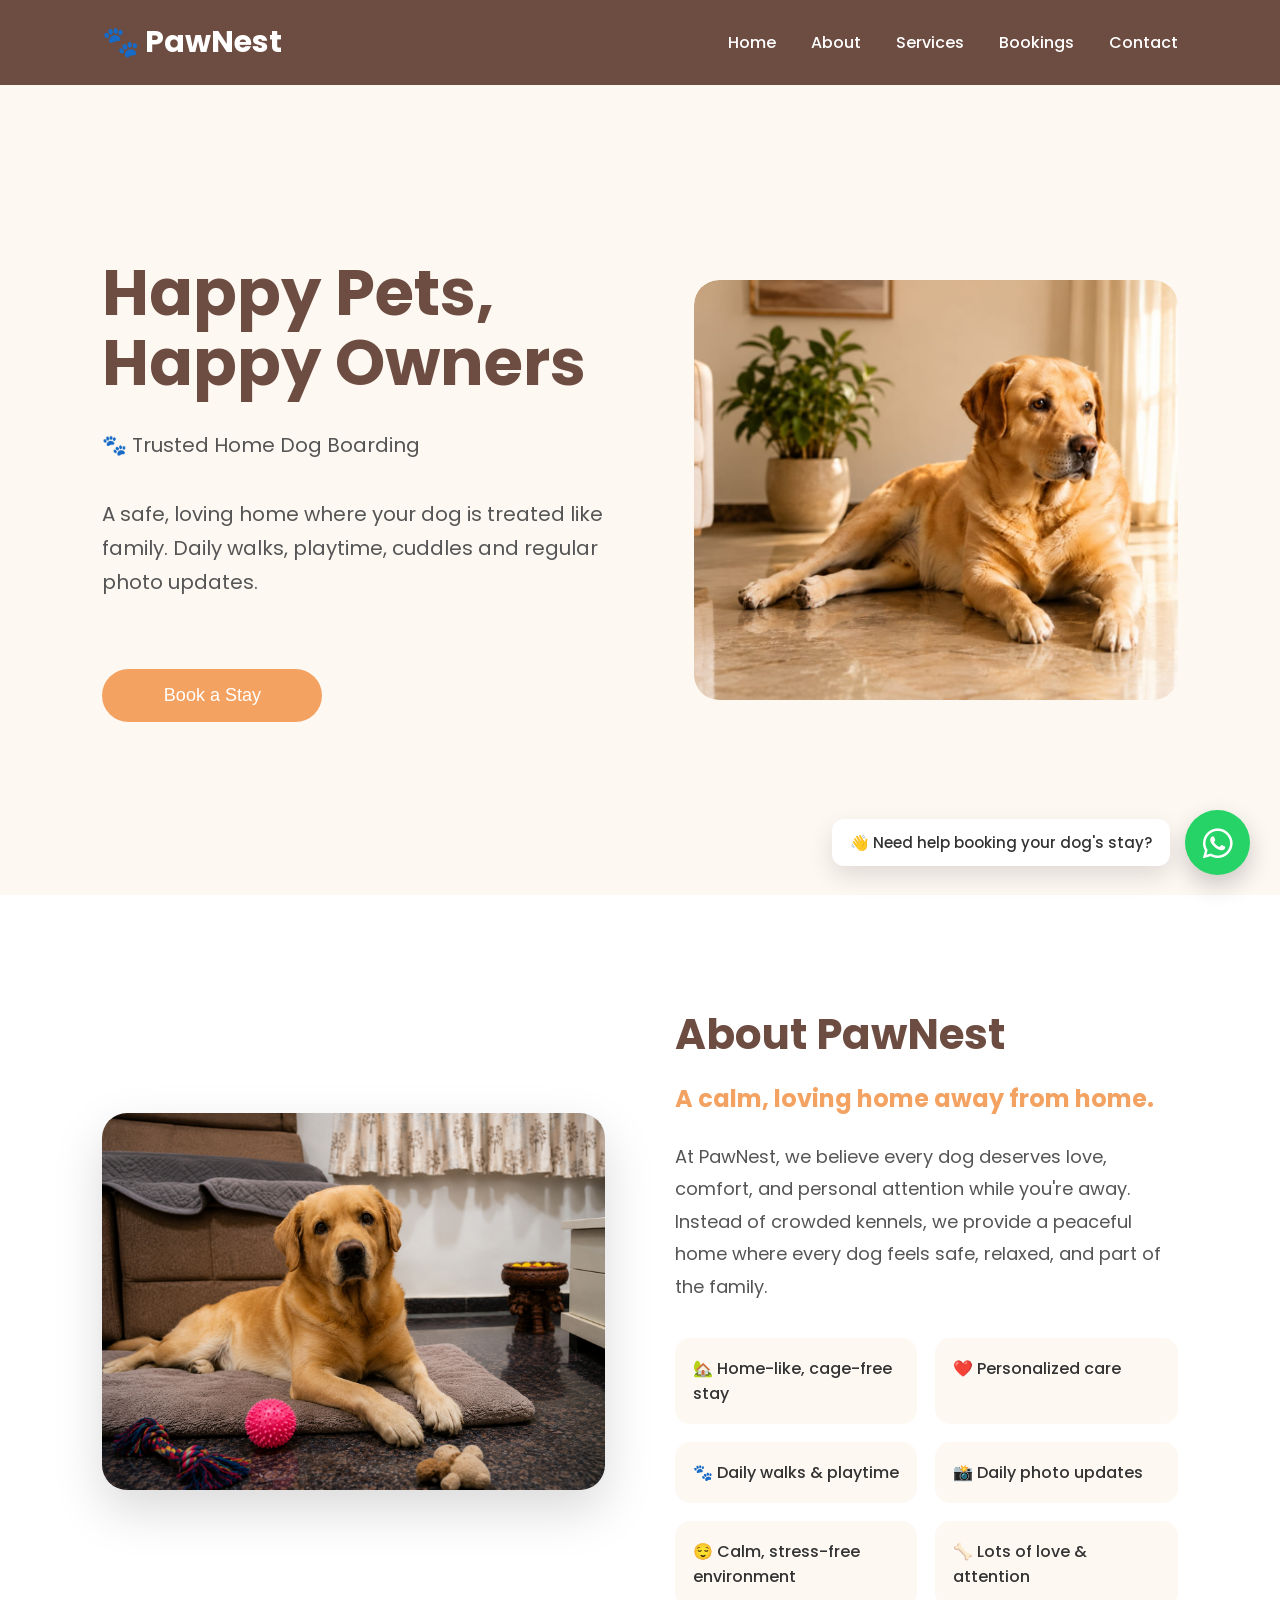
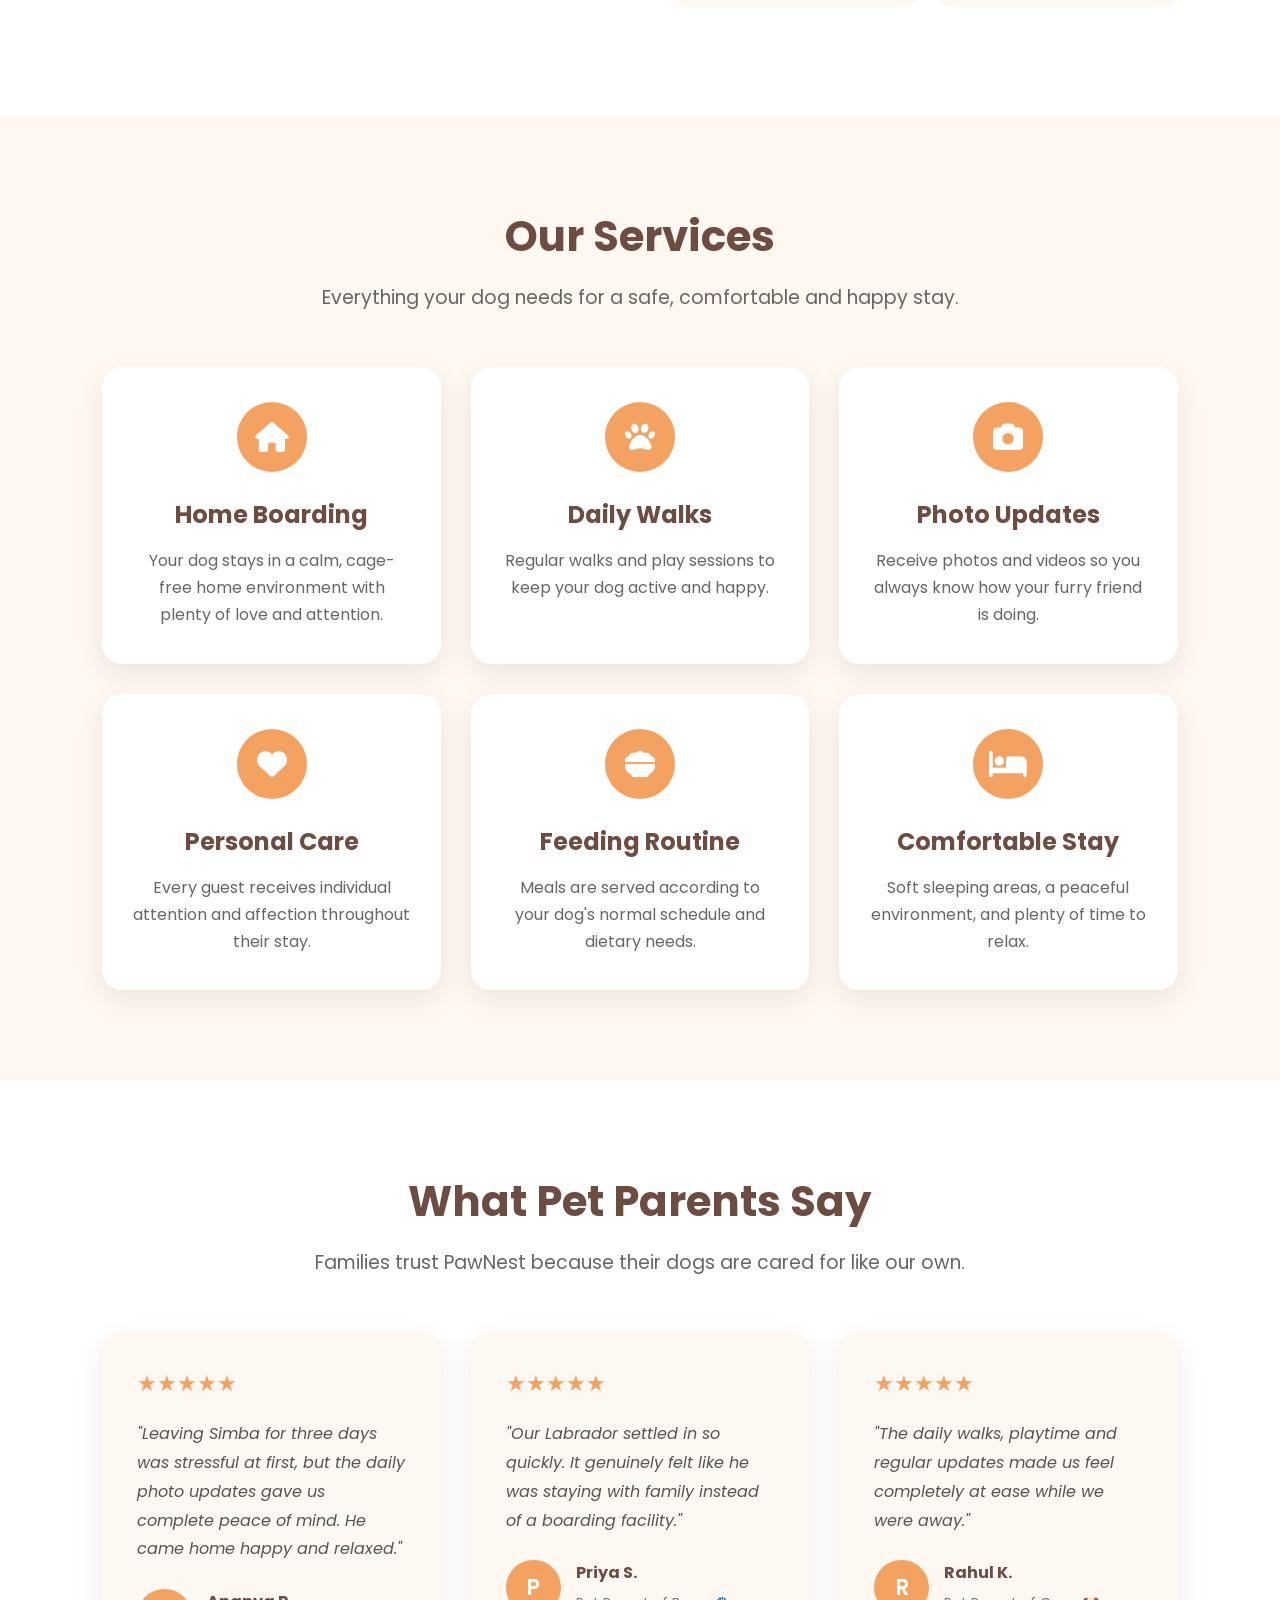
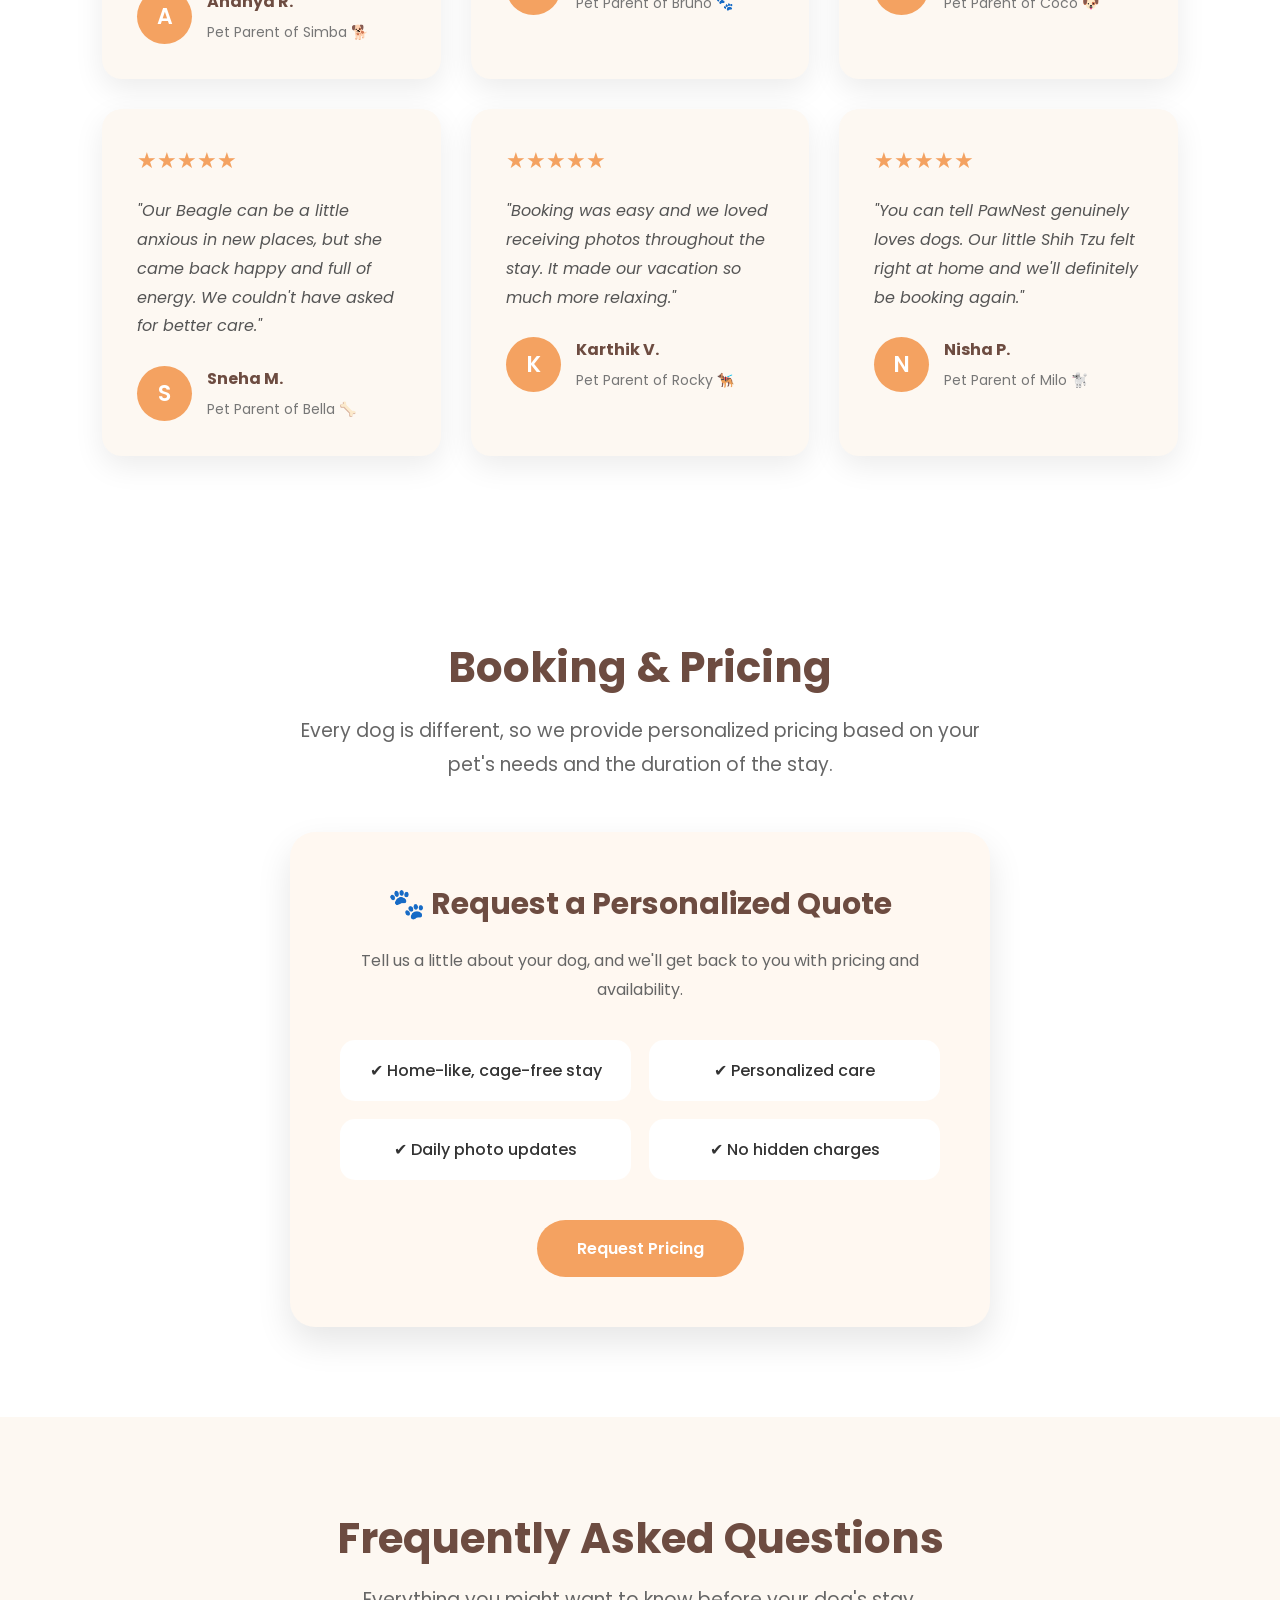
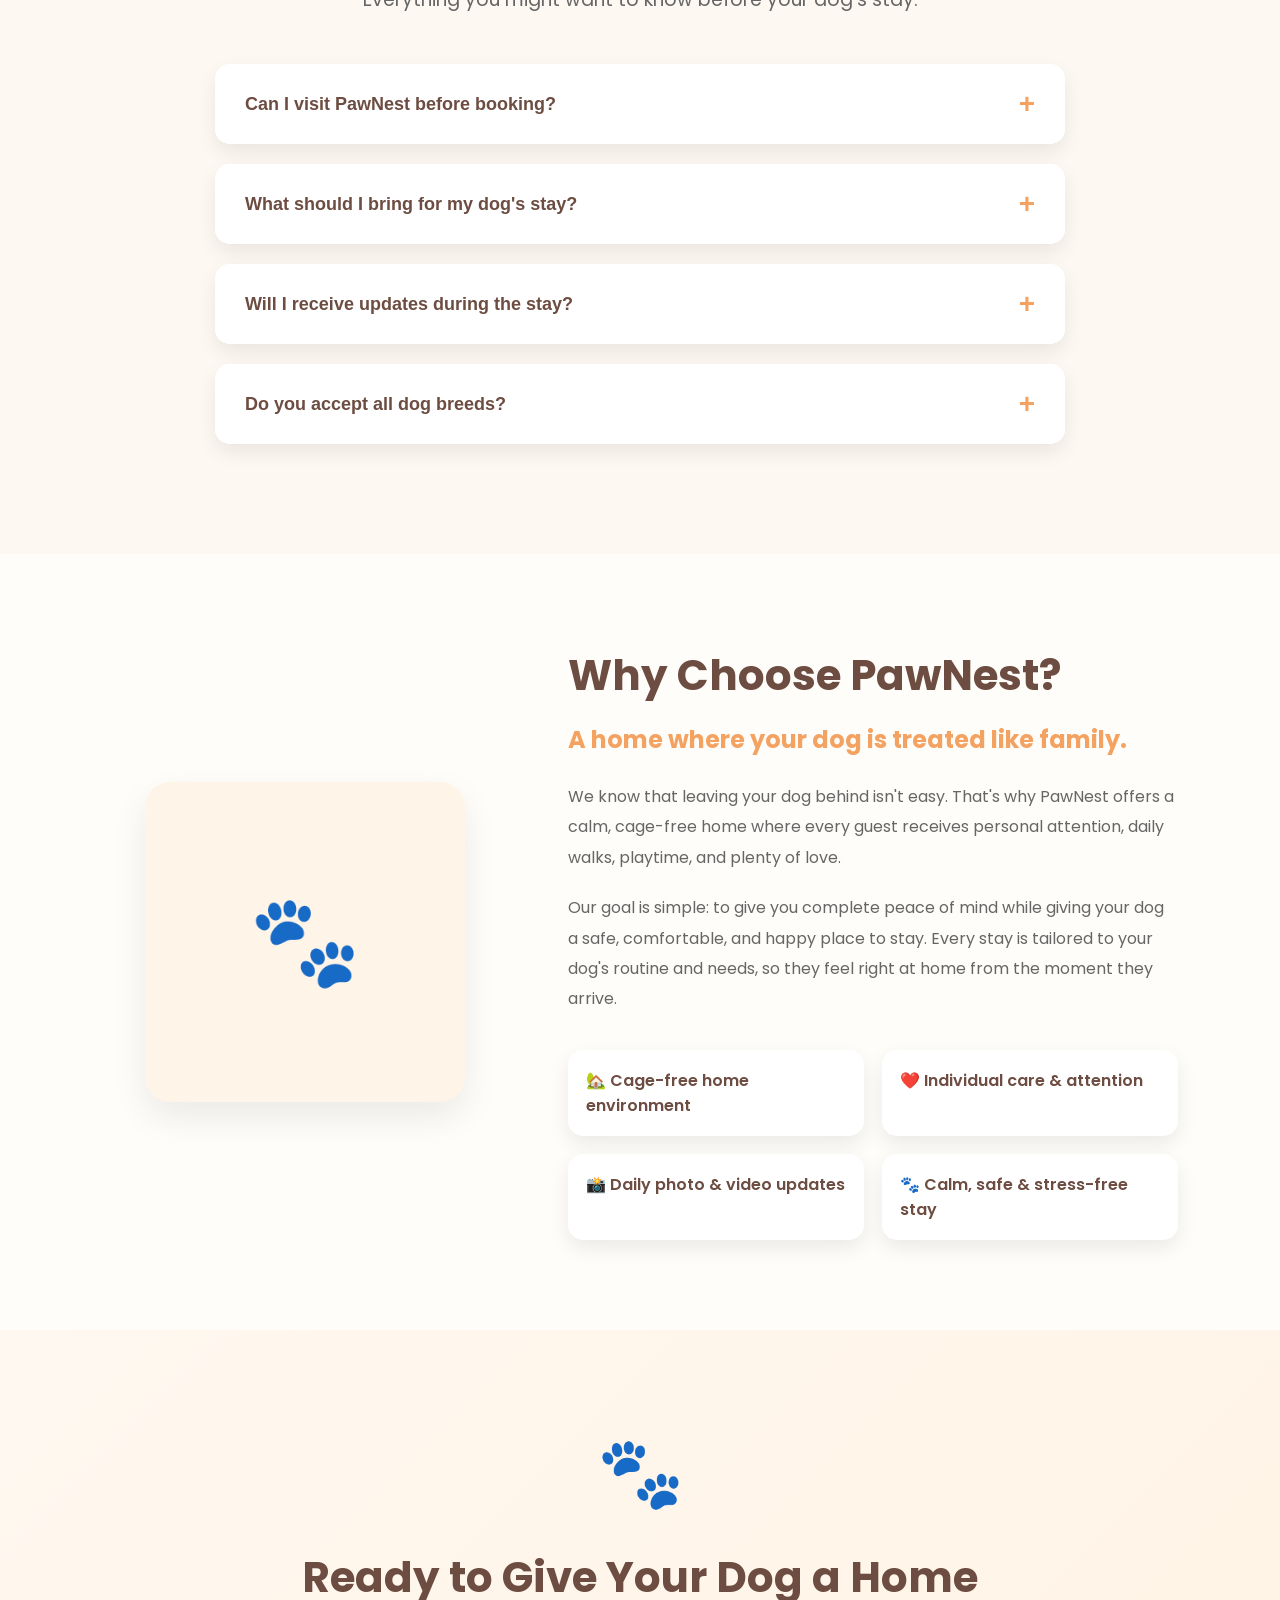
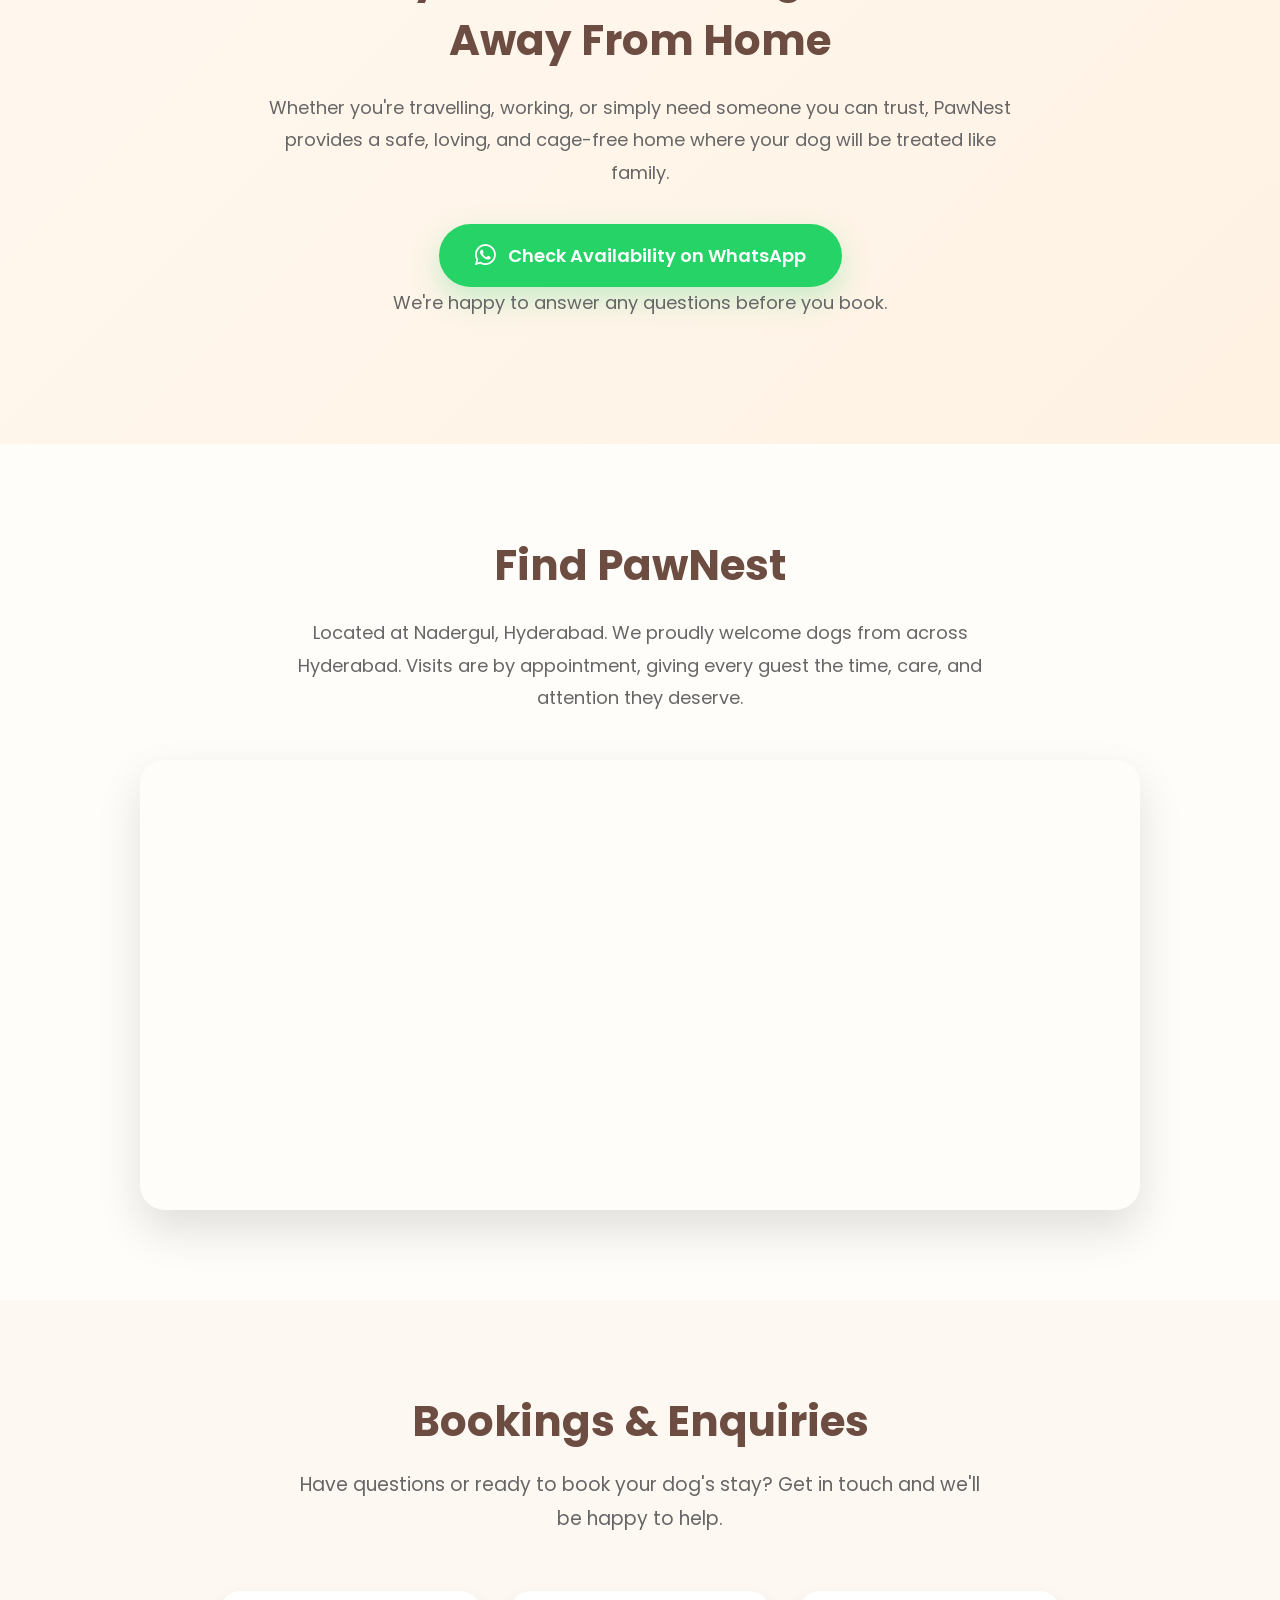
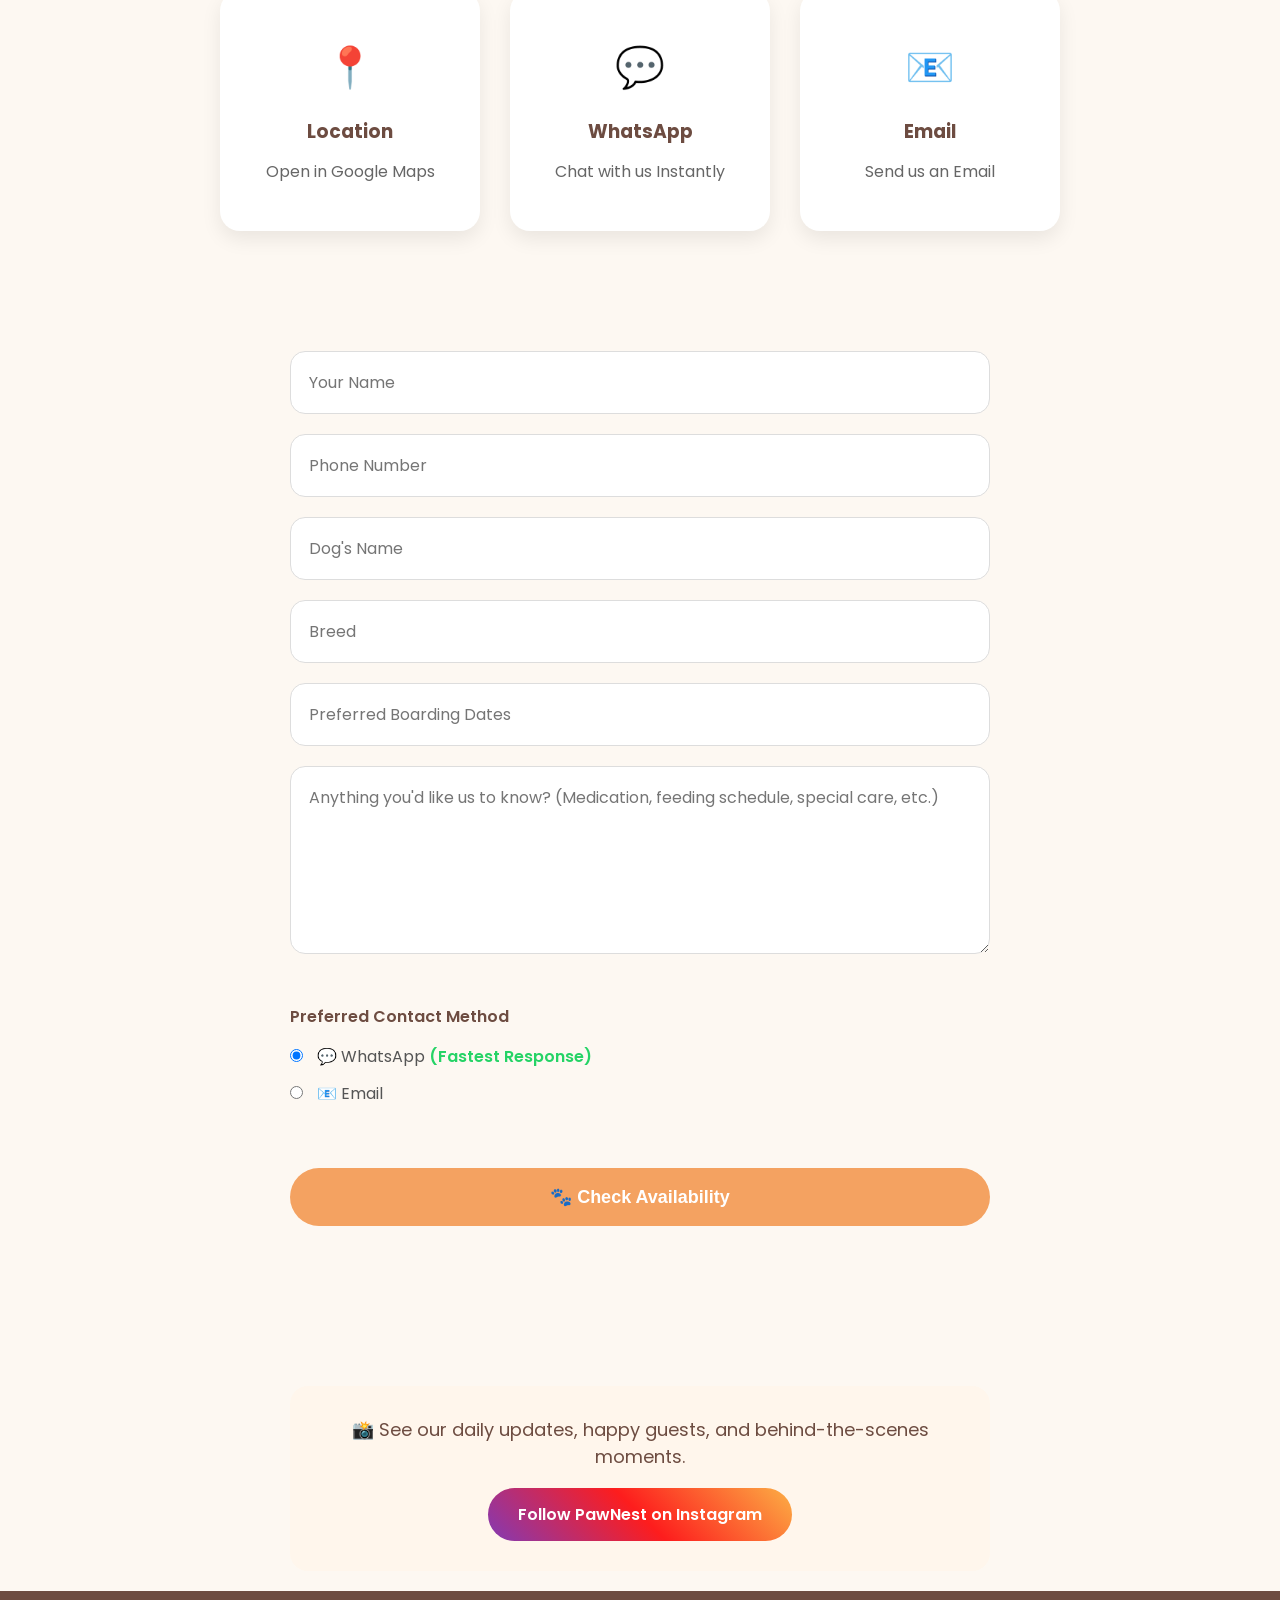
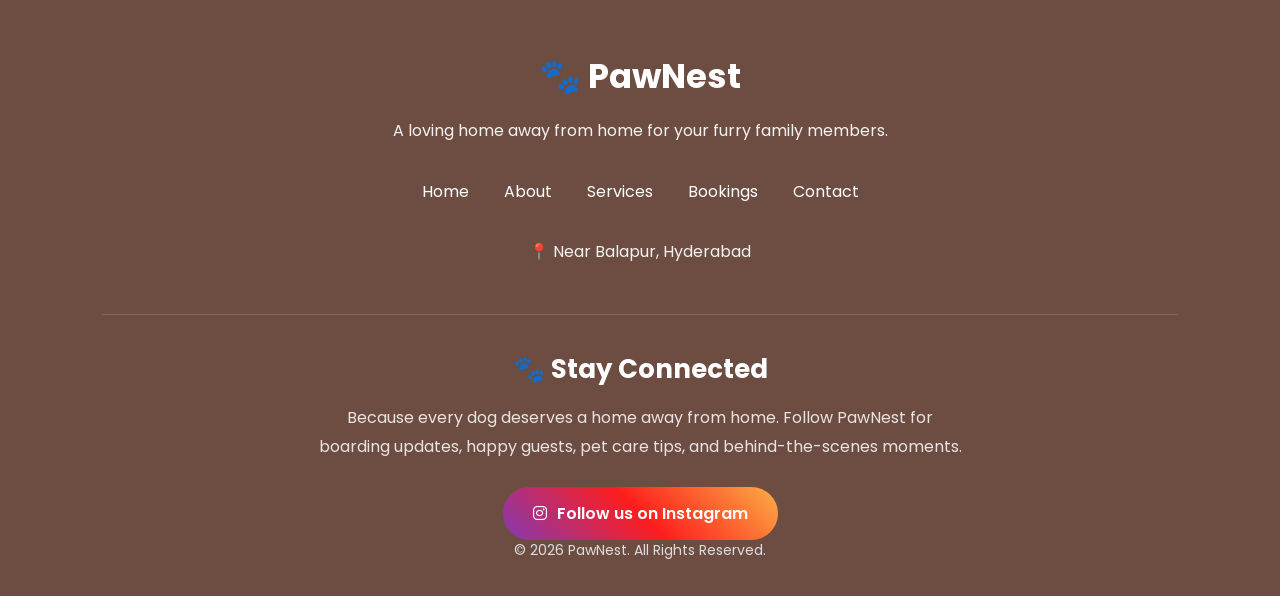
==== commit a6e7f86c: "Add loading screen, custom 404 page, and UX improvements" ====
--- a/index.html
+++ b/index.html
@@ -11,6 +11,7 @@
     <link rel="preconnect" href="https://fonts.googleapis.com">
     <link href="https://fonts.googleapis.com/css2?family=Poppins:wght@300;400;600;700&display=swap" rel="stylesheet">
     <link rel="stylesheet" href="https://cdnjs.cloudflare.com/ajax/libs/font-awesome/6.7.2/css/all.min.css">
+    <link rel="author" href="/humans.txt">
 
     <meta name="description"
     content="PawNest offers safe, cage-free dog boarding in Hyderabad with daily updates, loving care, and a comfortable home environment.">
@@ -34,6 +35,20 @@
 
 <body>
 
+    <div id="loader">
+
+    <div class="loader-content">
+
+        <div class="loader-paw">🐾</div>
+
+        <h2>PawNest</h2>
+
+        <p>Preparing a cozy stay...</p>
+
+    </div>
+
+</div>
+
 <header class="navbar">
 
     <a href="#home" class="logo">
@@ -292,7 +307,7 @@
 
 </section>
 
-<section class="booking reveal" id="booking">
+<section class="pricing reveal" id="booking">
 
     <h2>Booking & Pricing</h2>
 
@@ -485,7 +500,7 @@
 
 <div class="contact-grid">
 
-    <a href="https://maps.google.com/?q=Nadergul,Hyderabad"
+    <a href="https://maps.app.goo.gl/H15oedhs2aMfd7Sx5"
        target="_blank"
        class="contact-card">
         <div class="contact-icon">📍</div>
@@ -596,6 +611,19 @@
 
 </a>
 
+
+    <div class="instagram-banner reveal">
+
+    <p>📸 See our daily updates, happy guests, and behind-the-scenes moments.</p>
+
+    <a href="YOUR_INSTAGRAM_LINK"
+       target="_blank"
+       class="instagram-btn">
+        Follow PawNest on Instagram
+    </a>
+
+</div>
+
 <footer class="footer">
 
     <div class="footer-logo">
--- a/style.css
+++ b/style.css
@@ -838,6 +838,53 @@
 .contact-method span{
     color:#25D366;
     font-weight:600;
+}
+
+.instagram-banner{
+
+    margin:70px auto 20px;
+    padding:30px;
+    max-width:700px;
+
+    background:#FFF6EC;
+
+    border-radius:18px;
+
+    text-align:center;
+
+}
+
+.instagram-banner p{
+
+    color:#6D4C41;
+    font-size:18px;
+    margin-bottom:18px;
+
+}
+
+.instagram-btn{
+
+    display:inline-block;
+
+    background:#E1306C;
+    color:white;
+
+    text-decoration:none;
+
+    padding:15px 32px;
+
+    border-radius:50px;
+
+    font-weight:600;
+
+    transition:.3s;
+
+}
+
+.instagram-btn:hover{
+
+    transform:translateY(-3px);
+
 }
 
 /* =========================
@@ -1365,4 +1412,144 @@
         font-size:17px;
     }
 
+}
+
+/* =========================
+   404 Page
+========================= */
+
+.error-page{
+
+    min-height:100vh;
+
+    display:flex;
+    justify-content:center;
+    align-items:center;
+
+    background:#FDF8F2;
+
+    text-align:center;
+
+    padding:40px;
+
+}
+
+.error-container{
+
+    max-width:650px;
+
+}
+
+.error-emoji{
+
+    font-size:90px;
+
+    margin-bottom:25px;
+
+}
+
+.error-page h1{
+
+    font-size:90px;
+
+    color:#6D4C41;
+
+    margin-bottom:15px;
+
+}
+
+.error-page h2{
+
+    font-size:34px;
+
+    color:#6D4C41;
+
+    margin-bottom:20px;
+
+}
+
+.error-page p{
+
+    font-size:19px;
+
+    color:#666;
+
+    line-height:1.8;
+
+    margin-bottom:40px;
+
+}
+
+/* =========================
+   Loading Screen
+========================= */
+
+#loader{
+
+    position:fixed;
+    inset:0;
+
+    background:#FDF8F2;
+
+    display:flex;
+    justify-content:center;
+    align-items:center;
+
+    z-index:9999;
+
+    transition:opacity .5s ease, visibility .5s ease;
+
+}
+
+#loader.hidden{
+
+    opacity:0;
+    visibility:hidden;
+
+}
+
+.loader-content{
+
+    text-align:center;
+
+}
+
+.loader-paw{
+
+    font-size:70px;
+
+    margin-bottom:18px;
+
+    animation:bounce 1.2s infinite;
+
+}
+
+.loader-content h2{
+
+    color:#6D4C41;
+
+    font-size:36px;
+
+    margin-bottom:10px;
+
+}
+
+.loader-content p{
+
+    color:#777;
+
+    font-size:18px;
+
+}
+
+@keyframes bounce{
+
+    0%,100%{
+        transform:translateY(0);
+    }
+
+    50%{
+        transform:translateY(-10px);
+    }
+
 }
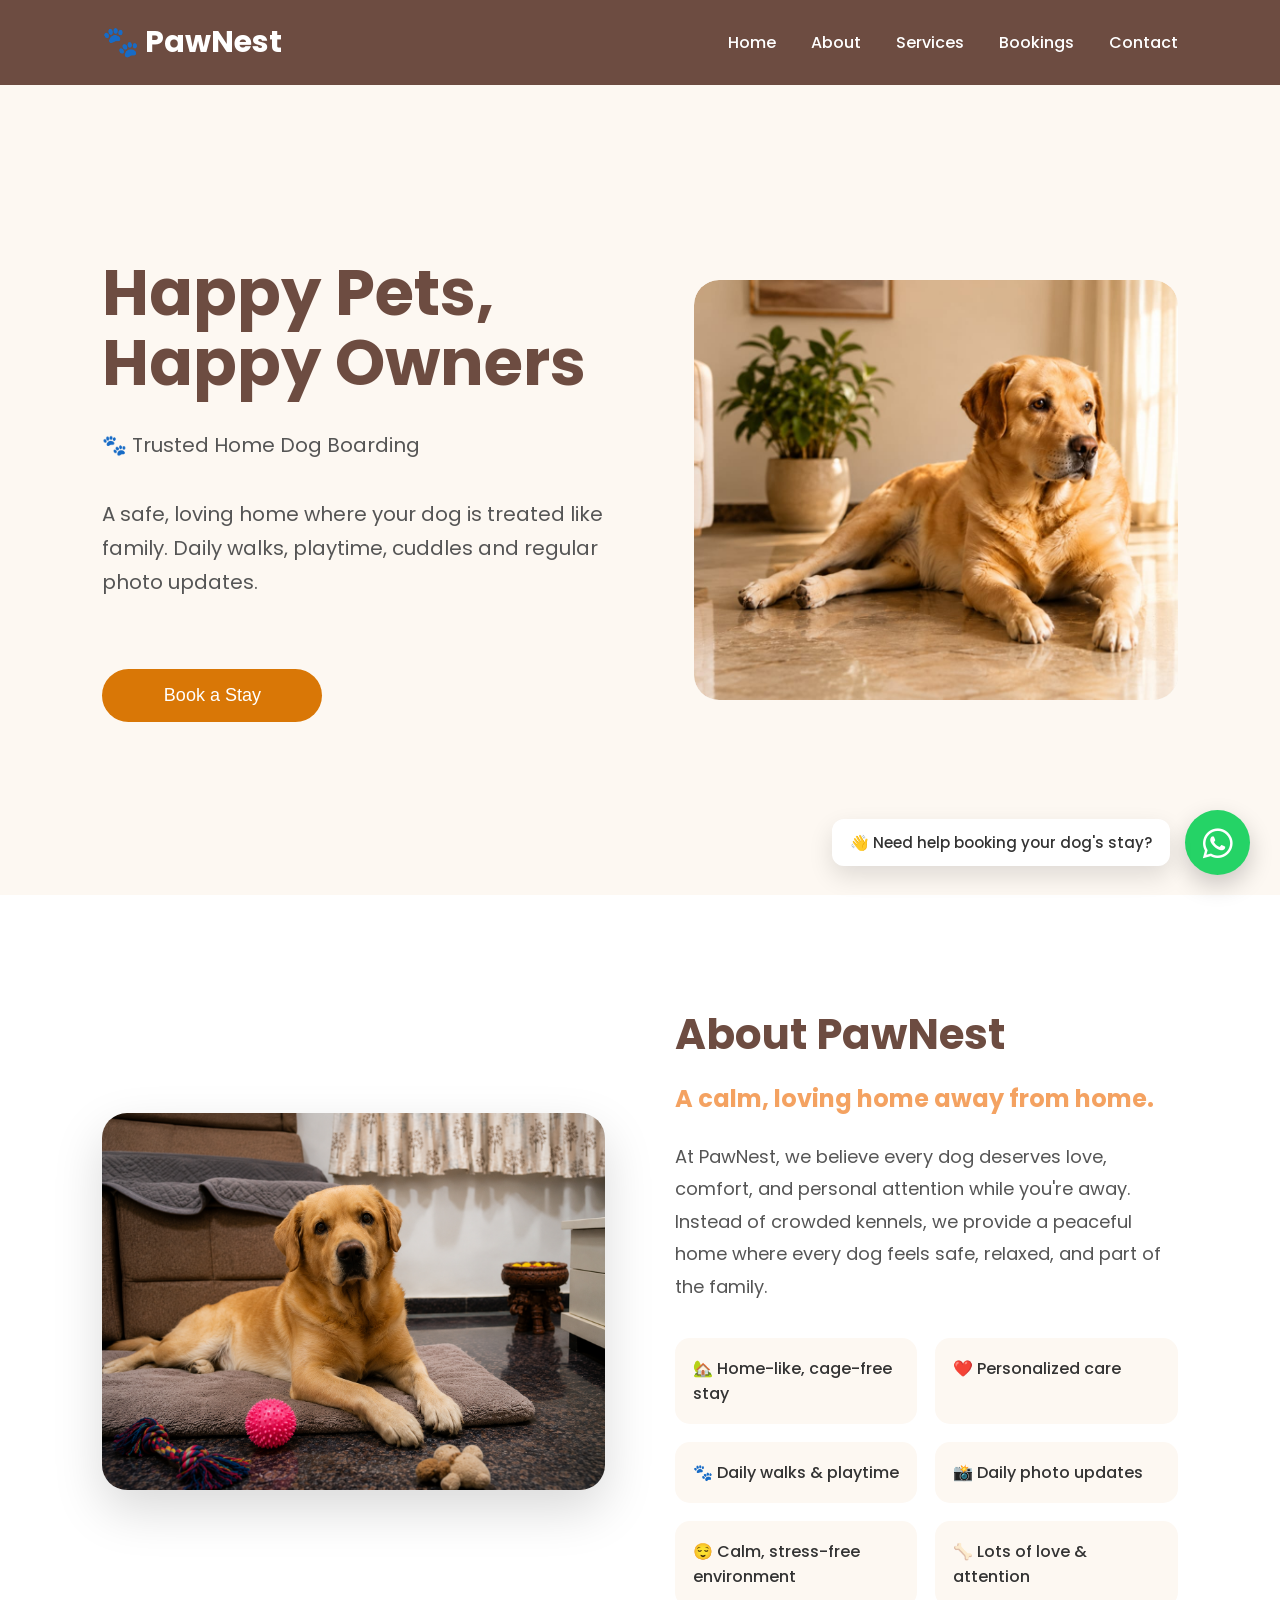
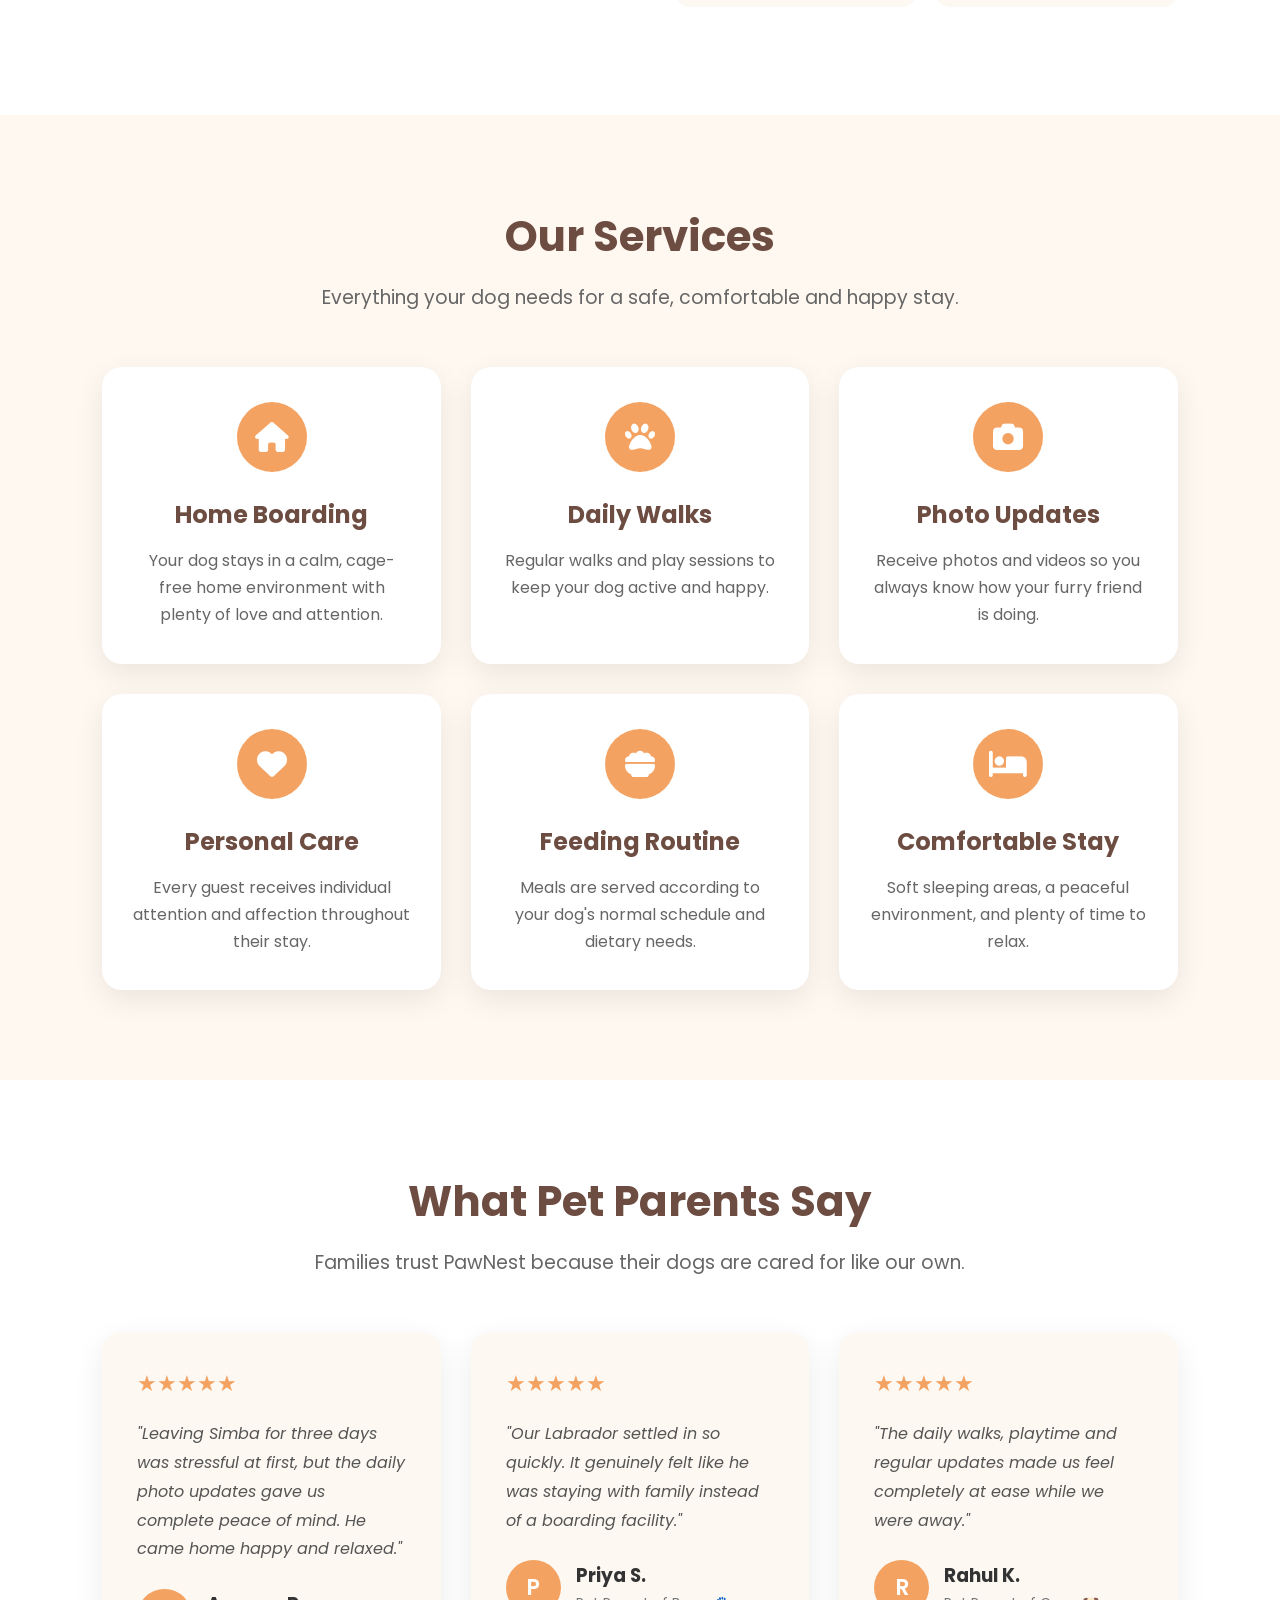
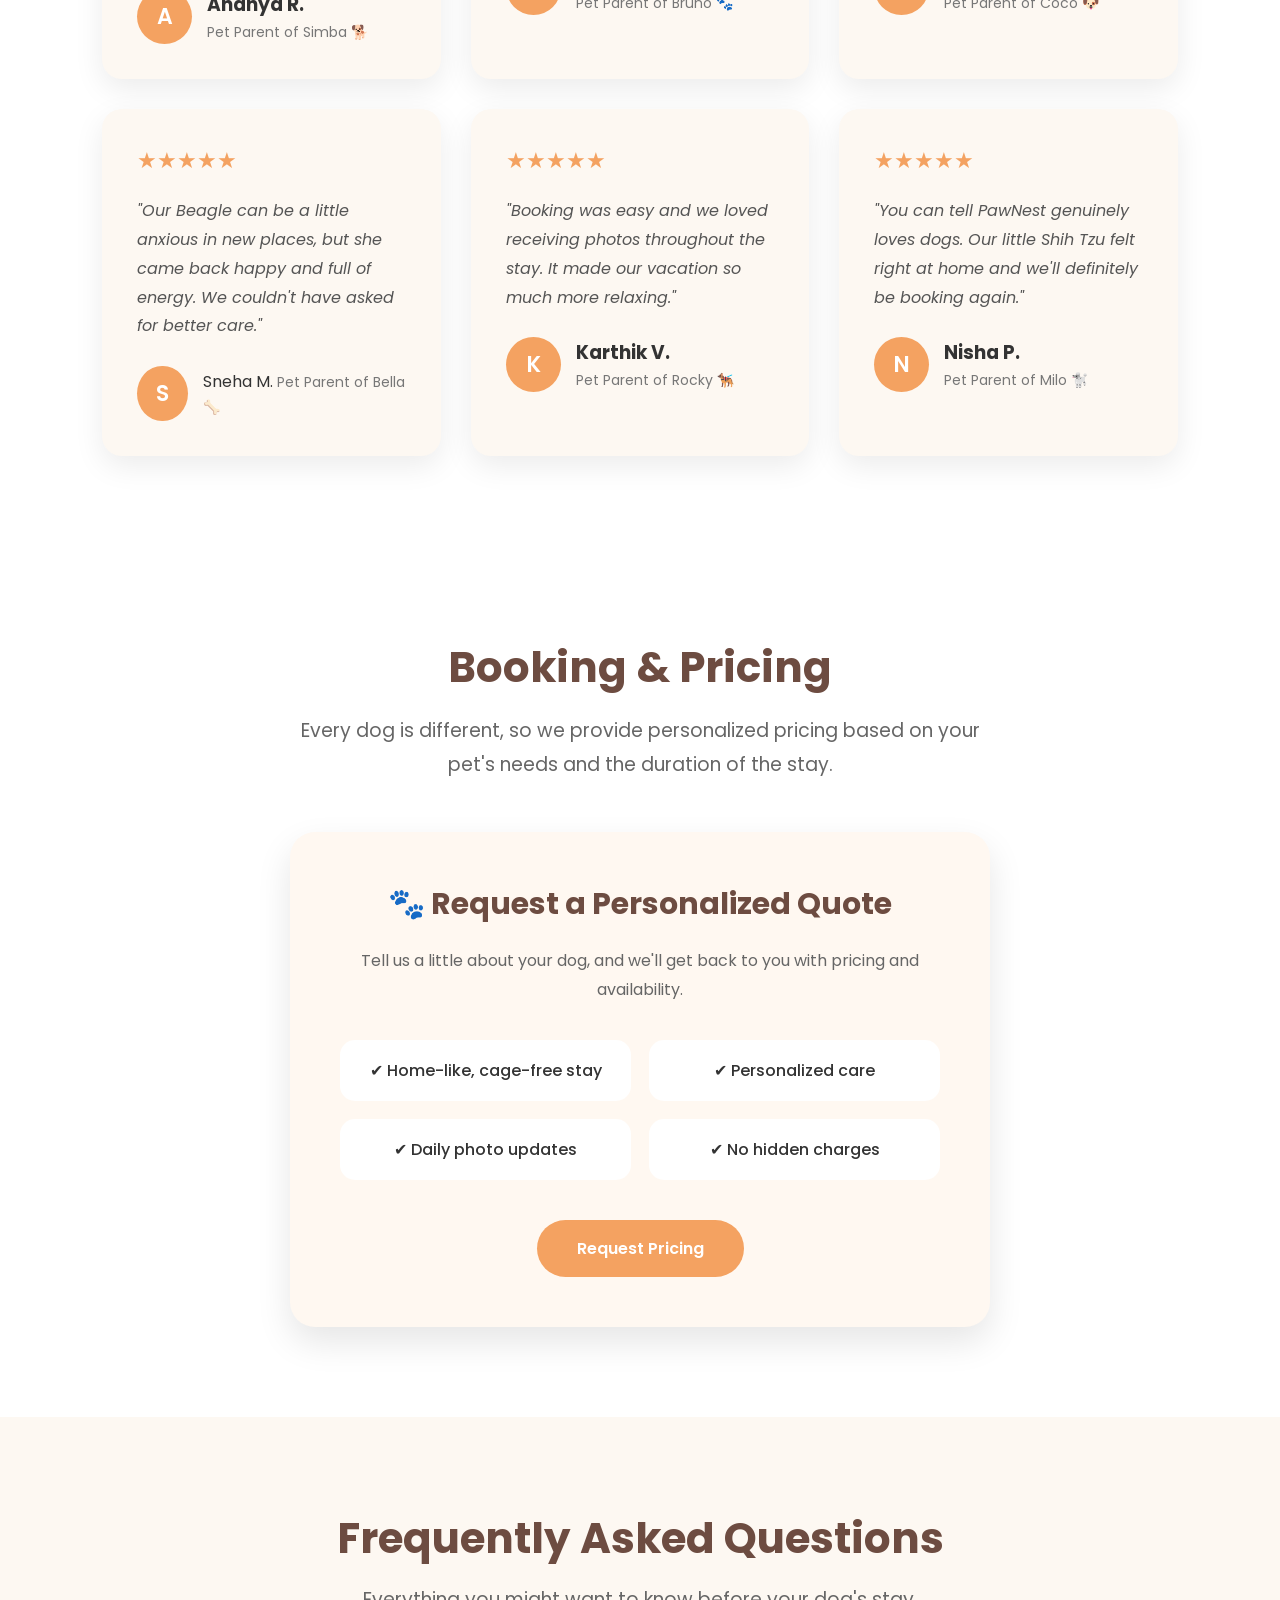
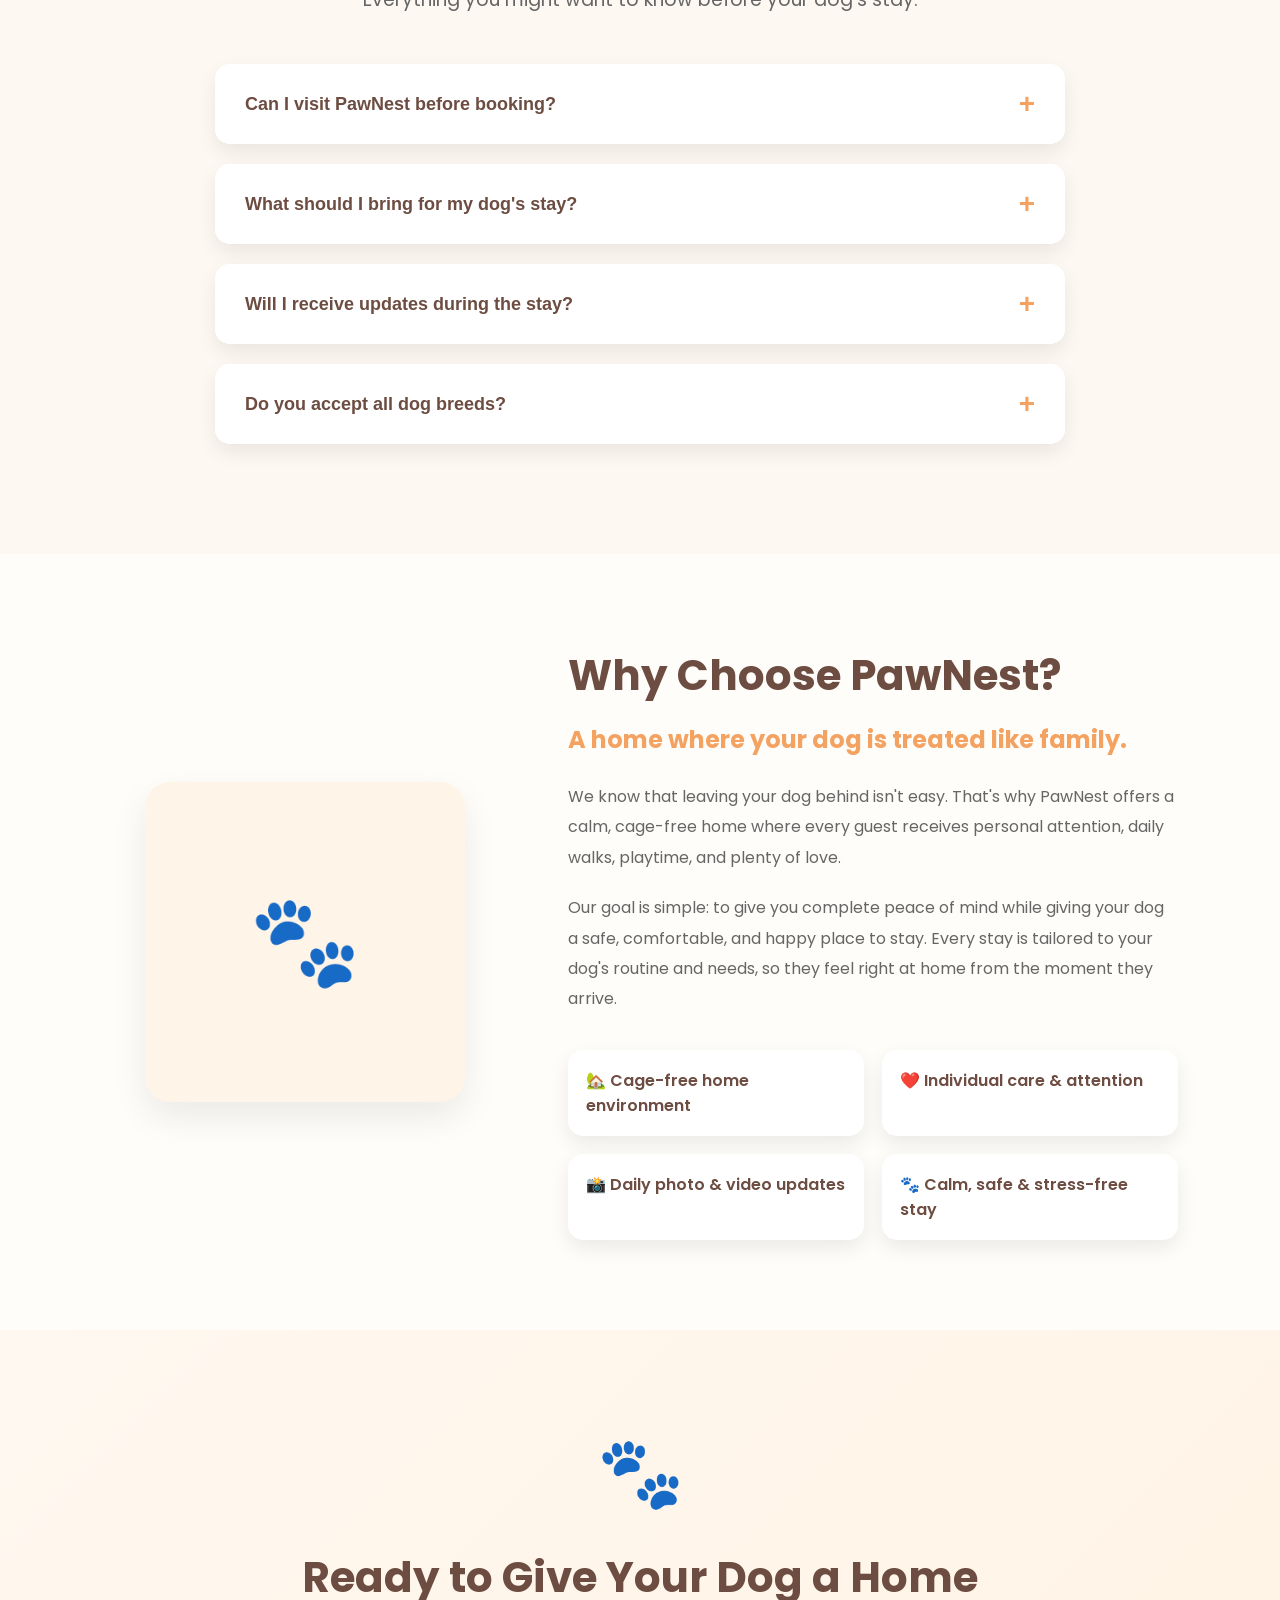
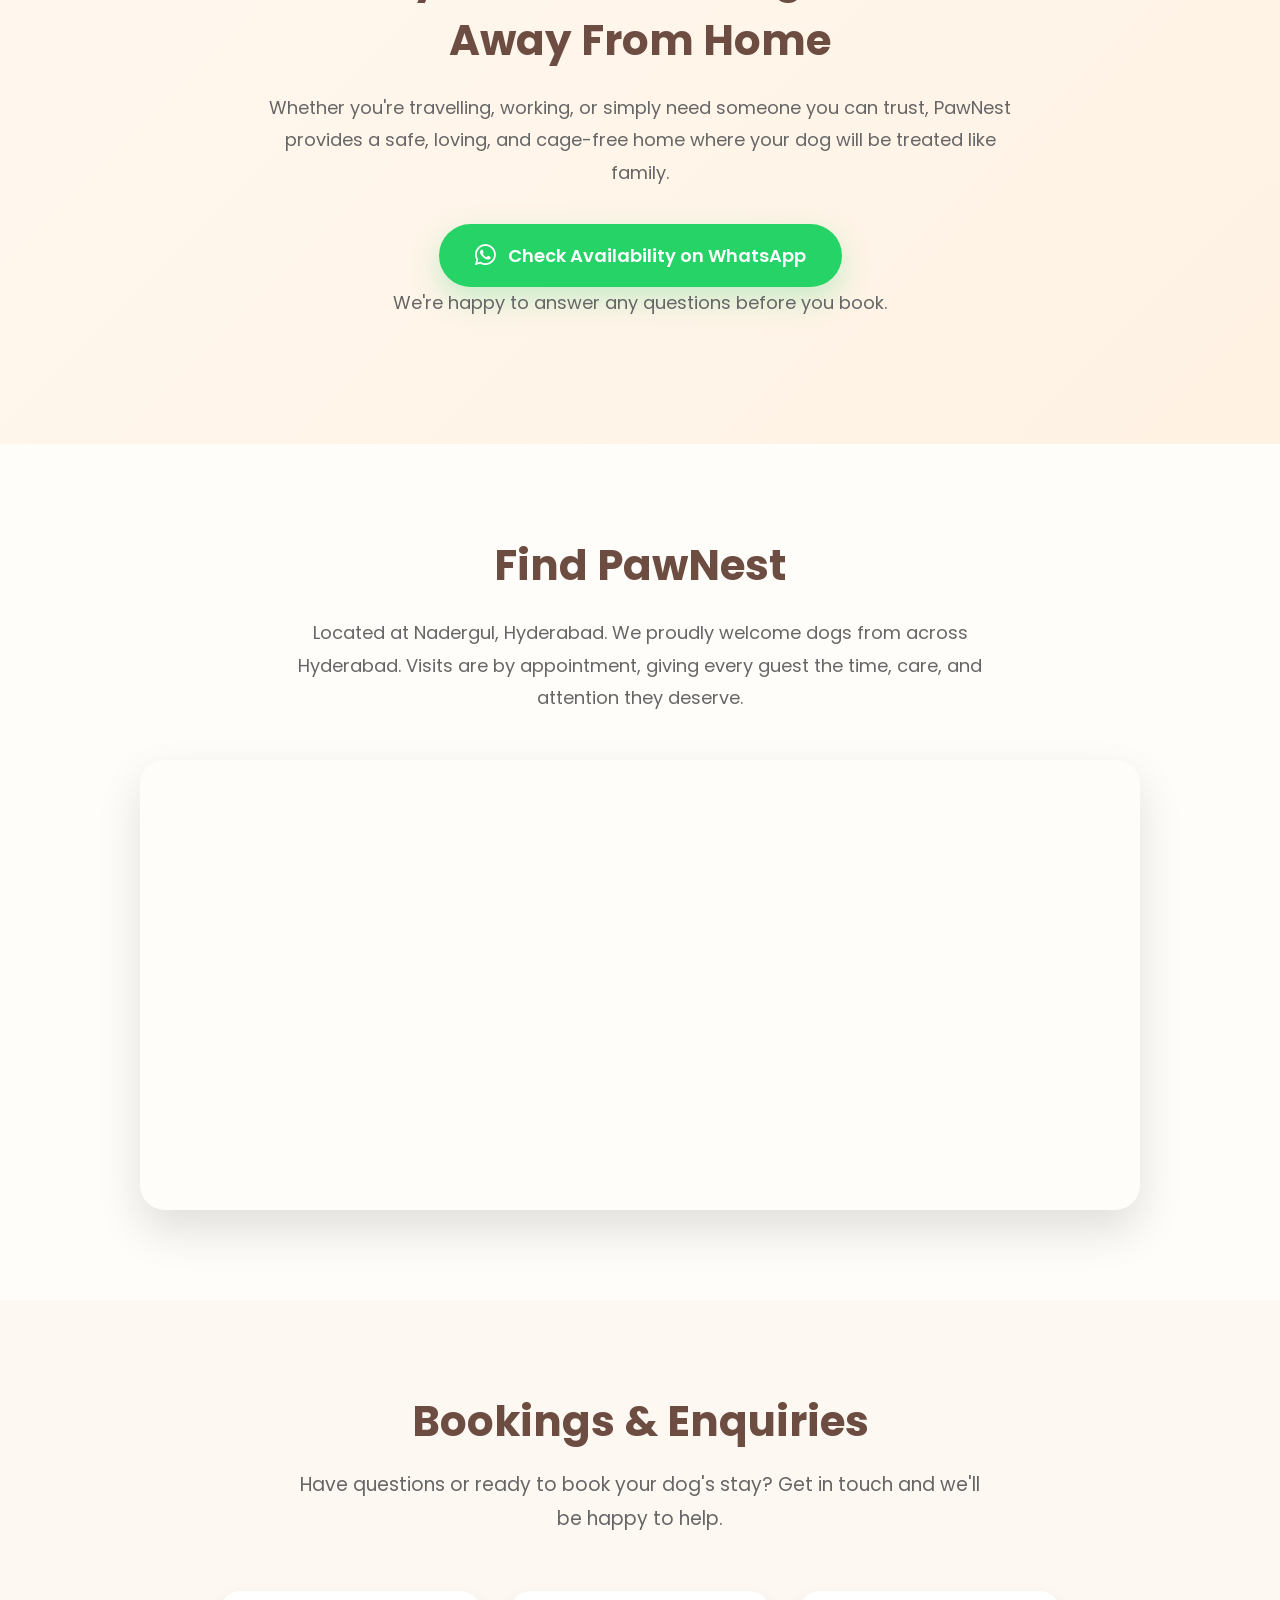
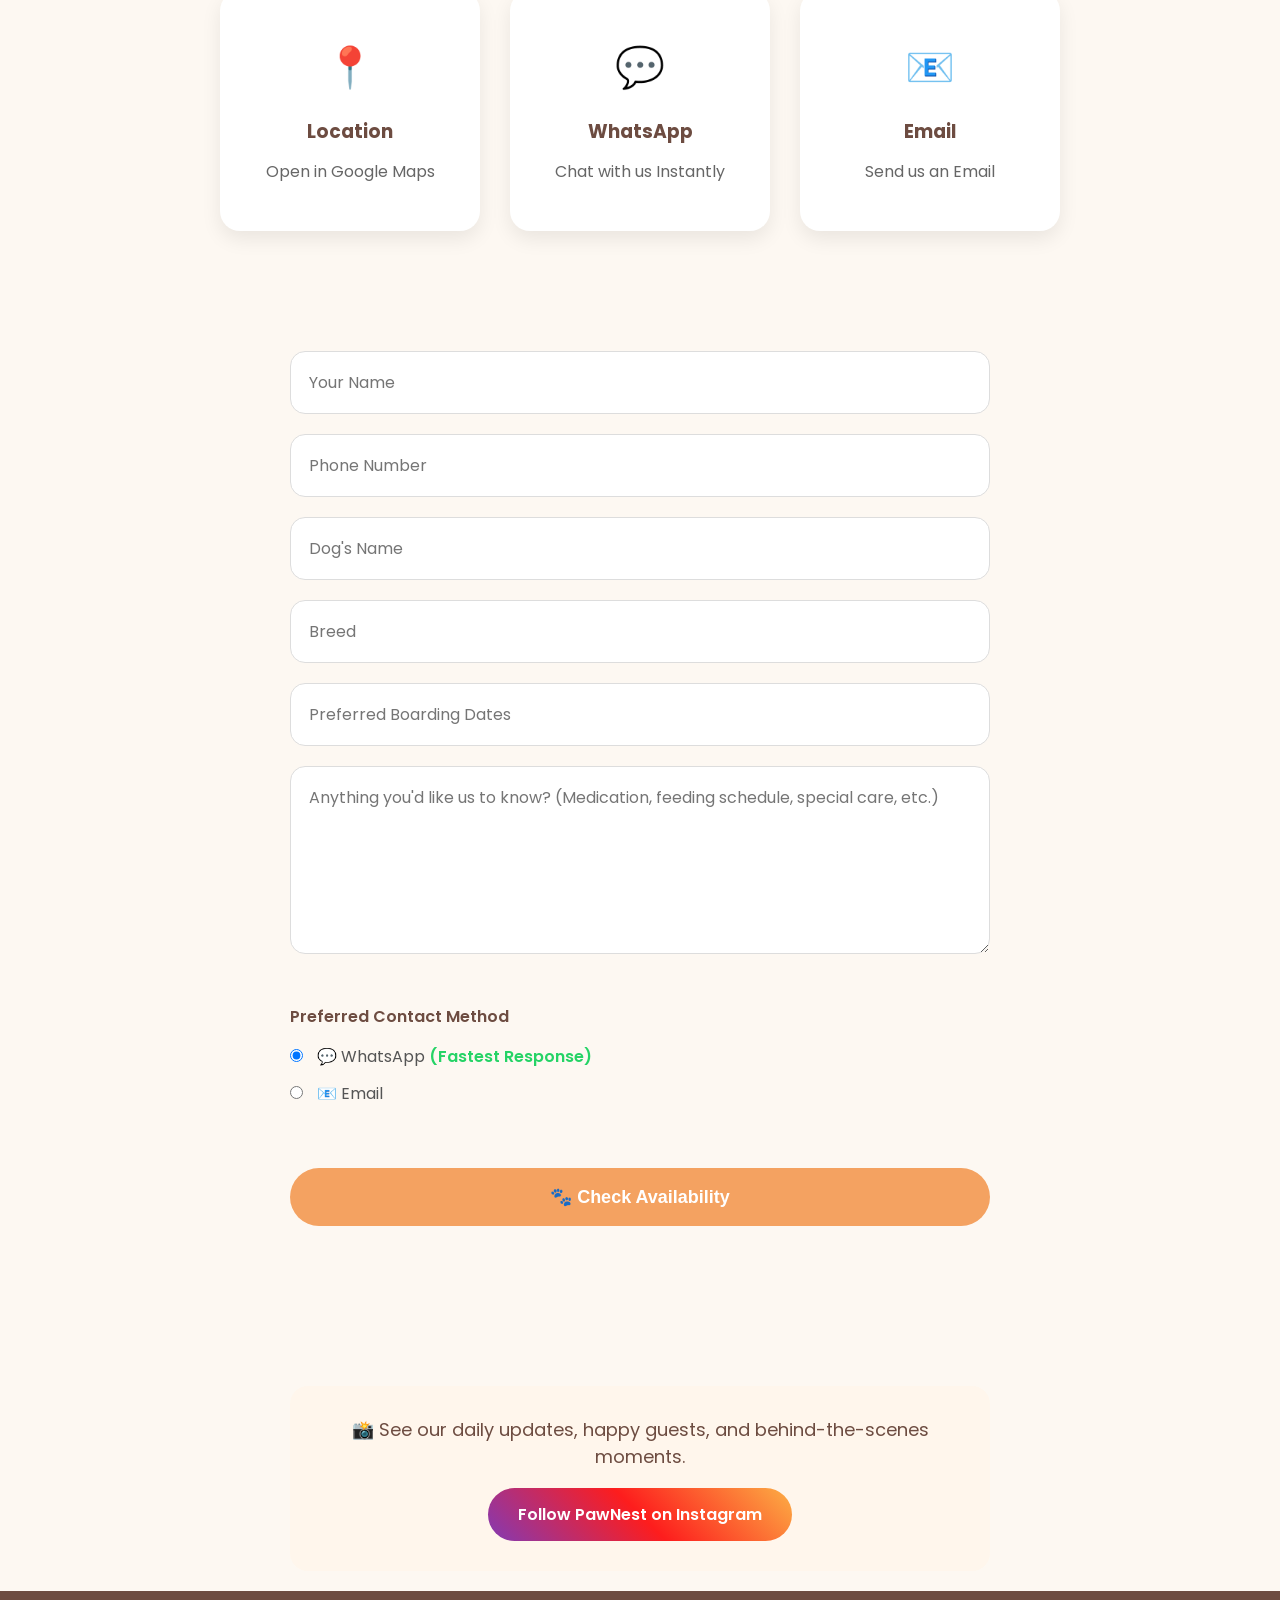
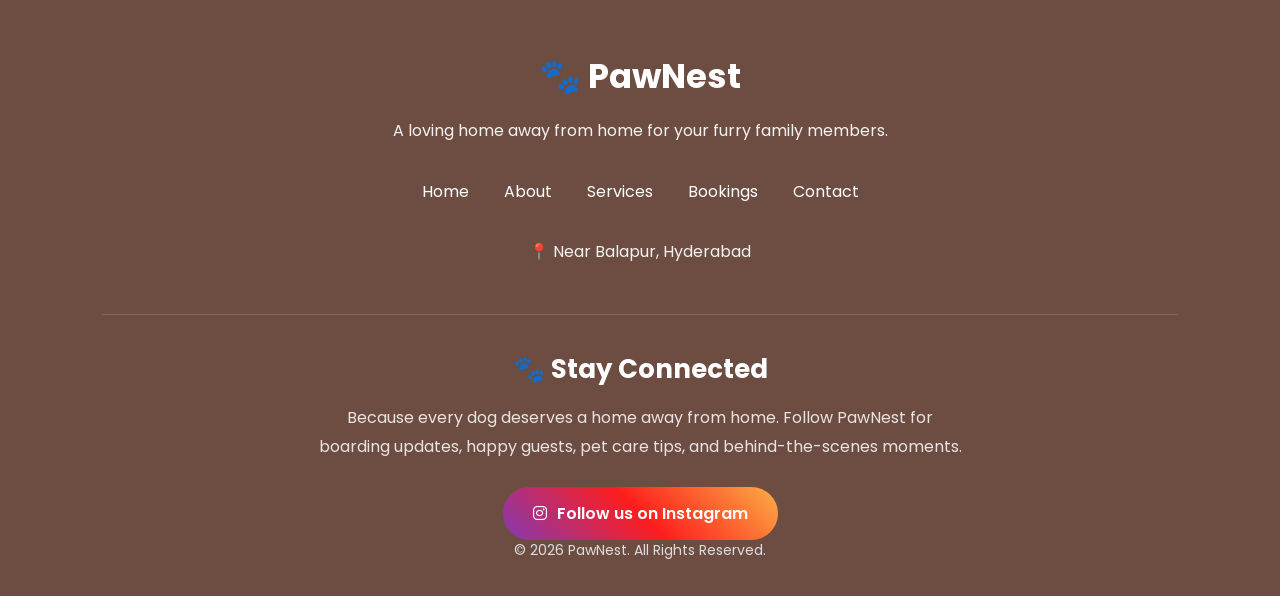
==== commit d5799692: "Improve accessibility and hero button contrast" ====
--- a/index.html
+++ b/index.html
@@ -71,6 +71,7 @@
     </nav>
 
 </header>
+<main>
 
 <section class="hero" id="home">
 
@@ -212,7 +213,7 @@
                 <div class="avatar">A</div>
 
                 <div>
-                    <h4>Ananya R.</h4>
+                    <h3>Ananya R.</h3>
                     <span>Pet Parent of Simba 🐕</span>
                 </div>
             </div>
@@ -229,7 +230,7 @@
                 <div class="avatar">P</div>
 
                 <div>
-                    <h4>Priya S.</h4>
+                    <h3>Priya S.</h3>
                     <span>Pet Parent of Bruno 🐾</span>
                 </div>
             </div>
@@ -246,7 +247,7 @@
                 <div class="avatar">R</div>
 
                 <div>
-                    <h4>Rahul K.</h4>
+                    <h3>Rahul K.</h3>
                     <span>Pet Parent of Coco 🐶</span>
                 </div>
             </div>
@@ -263,7 +264,7 @@
                 <div class="avatar">S</div>
 
                 <div>
-                    <h4>Sneha M.</h4>
+                    </h3>Sneha M.</h3>
                     <span>Pet Parent of Bella 🦴</span>
                 </div>
             </div>
@@ -280,7 +281,7 @@
                 <div class="avatar">K</div>
 
                 <div>
-                    <h4>Karthik V.</h4>
+                    <h3>Karthik V.</h3>
                     <span>Pet Parent of Rocky 🐕‍🦺</span>
                 </div>
             </div>
@@ -297,7 +298,7 @@
                 <div class="avatar">N</div>
 
                 <div>
-                    <h4>Nisha P.</h4>
+                    <h3>Nisha P.</h3>
                     <span>Pet Parent of Milo 🐩</span>
                 </div>
             </div>
@@ -482,7 +483,13 @@
 
     <div class="map-container">
 
-        <iframe src="https://www.google.com/maps/embed?pb=!1m18!1m12!1m3!1d3809.8208878301934!2d78.53323912499505!3d17.275898233592436!2m3!1f0!2f0!3f0!3m2!1i1024!2i768!4f13.1!3m3!1m2!1s0x3bcba3baf84342d1%3A0xcfedef6d0551f076!2sGreen%20Homes%20Colony%2C%20Nadargul%2C%20Telangana%20501510!5e0!3m2!1sen!2sin!4v1784207084163!5m2!1sen!2sin" width="600" height="450" style="border:0;" allowfullscreen="" loading="lazy" referrerpolicy="strict-origin-when-cross-origin"></iframe>
+        <iframe 
+        title="PawNest location on Google Maps"
+        src="https://www.google.com/maps/embed?pb=!1m18!1m12!1m3!1d3809.8208878301934!2d78.53323912499505!3d17.275898233592436!2m3!1f0!2f0!3f0!3m2!1i1024!2i768!4f13.1!3m3!1m2!1s0x3bcba3baf84342d1%3A0xcfedef6d0551f076!2sGreen%20Homes%20Colony%2C%20Nadargul%2C%20Telangana%20501510!5e0!3m2!1sen!2sin!4v1784207084163!5m2!1sen!2sin" width="600" height="450" style="border:0;" allowfullscreen="" loading="lazy" referrerpolicy="strict-origin-when-cross-origin">
+        loading="lazy"
+        referrerpolicy="no-referrer-when-downgrade"
+        allowfullscreen>
+    </iframe>
 
     </div>
 
@@ -623,6 +630,7 @@
     </a>
 
 </div>
+</main>
 
 <footer class="footer">
 
--- a/style.css
+++ b/style.css
@@ -129,7 +129,7 @@
     width: 220px;
     border:none;
     border-radius:50px;
-    background:#F4A261;
+    background:#D97706;
     color:white;
     font-size:18px;
     cursor:pointer;
